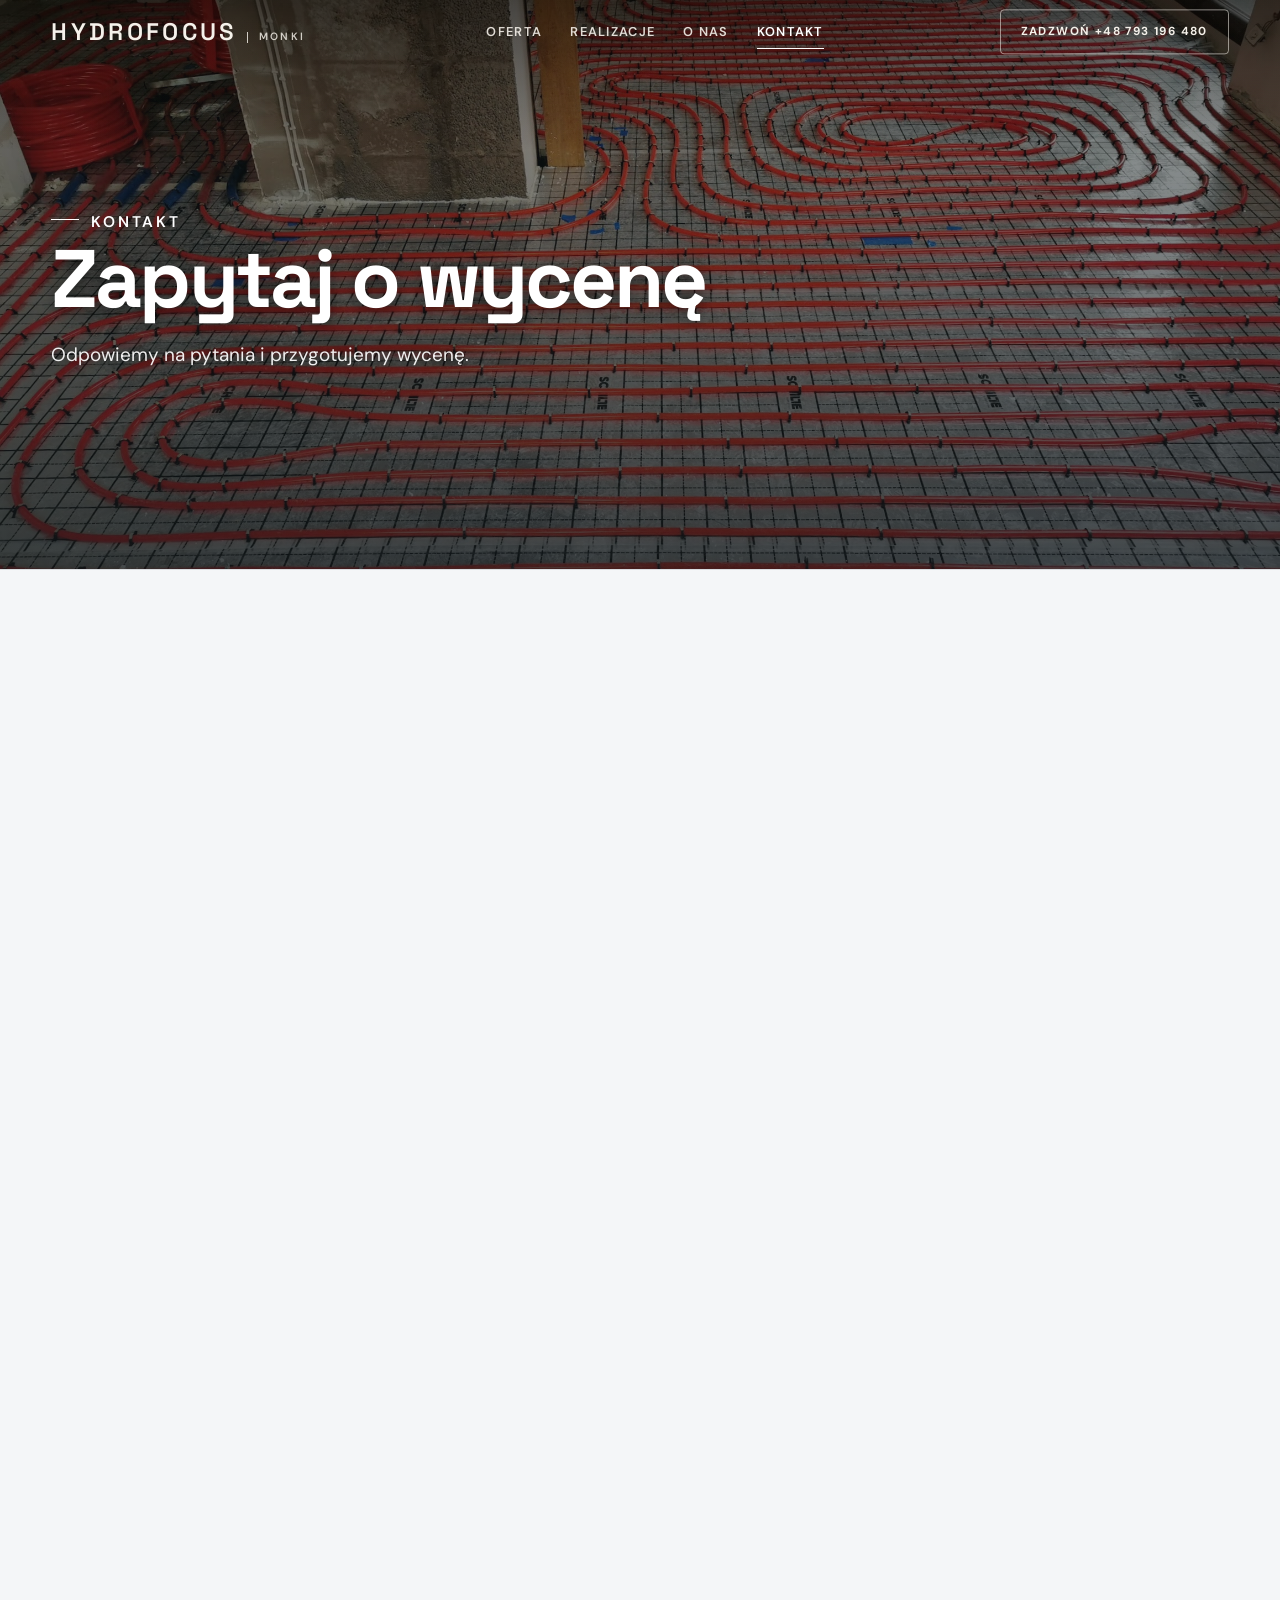
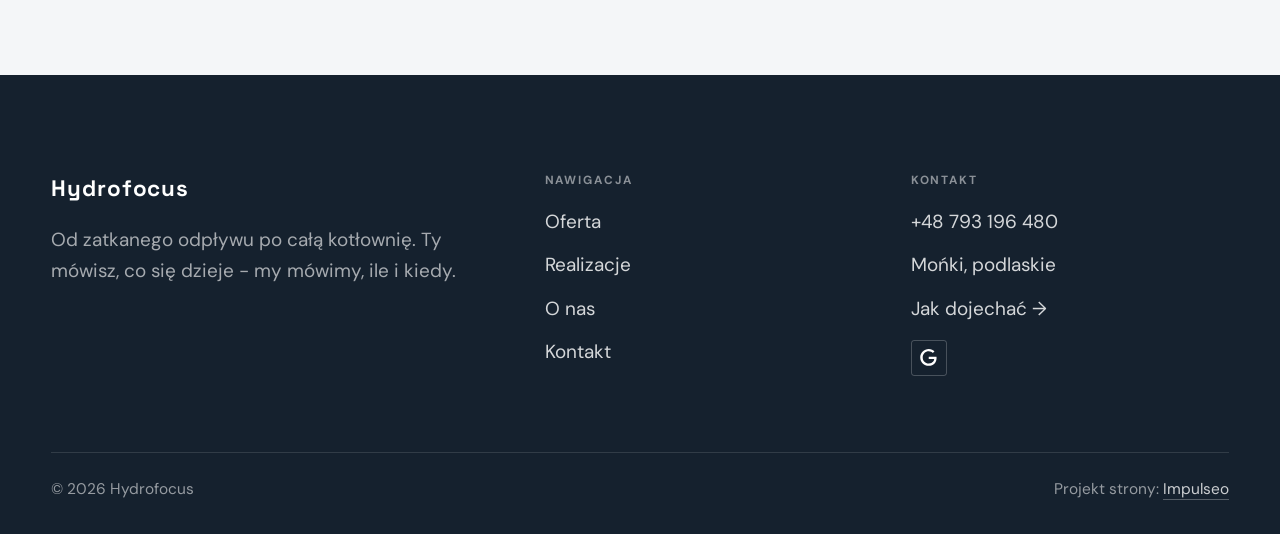
==== kontakt.html @ 1e8825a1 "Strona demo: hydrofocus" ====
<!DOCTYPE html>
<html lang="pl">
<head>
<meta charset="UTF-8">
<meta name="viewport" content="width=device-width, initial-scale=1.0">
<title>Kontakt - Hydrofocus</title>
<meta name="description" content="Kontakt Hydrofocus - Mońki, podlaskie">
<link rel="canonical" href="https://impulseo-pl.github.io/hydrofocus/kontakt.html">
<meta name="robots" content="noindex, nofollow">
<meta property="og:type" content="website">
<meta property="og:locale" content="pl_PL">
<meta property="og:site_name" content="Hydrofocus">
<meta property="og:title" content="Kontakt - Hydrofocus">
<meta property="og:description" content="Kontakt Hydrofocus - Mońki, podlaskie">
<meta property="og:url" content="https://impulseo-pl.github.io/hydrofocus/kontakt.html">
<meta property="og:image" content="https://impulseo-pl.github.io/hydrofocus/img/og.jpg">
<meta property="og:image:width" content="1200">
<meta property="og:image:height" content="630">
<meta name="twitter:card" content="summary_large_image">
<link rel="preconnect" href="https://fonts.googleapis.com">
<link rel="preconnect" href="https://fonts.gstatic.com" crossorigin>
<link href="https://fonts.googleapis.com/css2?family=Space+Grotesk:wght@500;600;700&family=DM+Sans:opsz,wght@9..40,400;9..40,500;9..40,600&display=swap" rel="stylesheet">
<link rel="stylesheet" href="assets/styles.css?v=aef503f2">
</head>
<body>

<header class="nav">
  <div class="wrap nav-inner">
    <a class="brand" href="index.html"><span class="name">Hydrofocus</span><span class="sub">Mońki</span></a>
    <nav class="nav-links">
      <a href="oferta.html">Oferta</a>
      <a href="realizacje.html">Realizacje</a>
      <a href="o-nas.html">O nas</a>
      <a href="kontakt.html" class="active" aria-current="page">Kontakt</a>
      <a href="tel:+48793196480" class="btn btn-accent">Zadzwoń +48 793 196 480</a>
    </nav>
    <button class="nav-toggle" aria-label="Menu"><span></span><span></span><span></span></button>
  </div>
</header>

<main>
<section class="pagehead">
  <img src="img/g5.jpg" alt="Hydrofocus - Zapytaj o wycenę" width="2316" height="1710" decoding="async">
  <div class="wrap">
    <span class="eyebrow">Kontakt</span>
    <h1>Zapytaj o wycenę</h1>
    <p>Odpowiemy na pytania i przygotujemy wycenę.</p>
  </div>
</section>
<section>
  <div class="wrap contact-grid">
    <div class="reveal">
      <span class="eyebrow">Dane kontaktowe</span>
      <h2 style="margin:var(--space-4) 0 var(--space-6)">Hydrofocus</h2>
      <div class="info-list">
        <div class="info-row"><div class="ic"><svg class="ico-tel" width="16" height="16" viewBox="0 0 24 24" fill="none" aria-hidden="true"><path d="M6.6 10.8a15.5 15.5 0 0 0 6.6 6.6l2.2-2.2a1 1 0 0 1 1-.24 11.4 11.4 0 0 0 3.6.58 1 1 0 0 1 1 1V20a1 1 0 0 1-1 1A17 17 0 0 1 3 4a1 1 0 0 1 1-1h3.5a1 1 0 0 1 1 1c0 1.25.2 2.46.58 3.6a1 1 0 0 1-.25 1l-2.23 2.2Z" fill="currentColor"/></svg></div><div><div class="lbl">Telefon</div><a class="val" href="tel:+48793196480">+48 793 196 480</a></div></div>
        <div class="info-row"><div class="ic"><svg class="ico-pin" width="16" height="16" viewBox="0 0 24 24" fill="none" aria-hidden="true"><path d="M12 21s7-6.1 7-11.5A7 7 0 0 0 5 9.5C5 14.9 12 21 12 21Z" stroke="currentColor" stroke-width="1.6" fill="none"/><circle cx="12" cy="9.5" r="2.4" fill="currentColor"/></svg></div><div><div class="lbl">Adres</div><div class="val">Mońki, podlaskie</div></div></div>
        <div class="info-row"><div class="ic"><svg class="ico-clock" width="16" height="16" viewBox="0 0 24 24" fill="none" aria-hidden="true"><circle cx="12" cy="12" r="8.2" stroke="currentColor" stroke-width="1.6"/><path d="M12 7.5V12l3.2 1.9" stroke="currentColor" stroke-width="1.6" stroke-linecap="round"/></svg></div><div><div class="lbl">Godziny</div><div class="val" style="font-weight:500">Całą dobę, 7 dni w tygodniu</div></div></div>
      </div>
    </div>
    <div class="reveal">
      <div class="form">
        <h3 style="margin-bottom:var(--space-4)">Najszybciej telefonicznie</h3>
        <p class="muted" style="margin-bottom:var(--space-5)">Zadzwoń, opisz pomysł, a my powiemy, co i jak. Bez zobowiązań.</p>
        <a href="tel:+48793196480" class="btn btn-accent" style="justify-content:center">Zadzwoń: +48 793 196 480 <span class="arr">→</span></a>
      </div>
    </div>
  </div>
</section>
<section style="padding-top:0">
  <div class="wrap reveal">
    <iframe class="map" title="Hydrofocus - Mońki" src="https://maps.google.com/maps?q=53.4045%2C22.7990&z=15&output=embed" loading="lazy" referrerpolicy="no-referrer-when-downgrade"></iframe>
  </div>
</section>
</main>

<footer>
  <div class="wrap">
    <div class="foot-grid">
      <div class="foot-brand">
        <div class="name">Hydrofocus</div>
        <p>Od zatkanego odpływu po całą kotłownię. Ty mówisz, co się dzieje - my mówimy, ile i kiedy.</p>
      </div>
      <div class="foot-col">
        <h4>Nawigacja</h4>
        <a href="oferta.html">Oferta</a>
        <a href="realizacje.html">Realizacje</a>
        <a href="o-nas.html">O nas</a>
        <a href="kontakt.html">Kontakt</a>
      </div>
      <div class="foot-col">
        <h4>Kontakt</h4>
        <a href="tel:+48793196480">+48 793 196 480</a>
        <p>Mońki, podlaskie</p>
        <a href="https://www.google.com/maps?cid=2977518540617785377" target="_blank" rel="noopener">Jak dojechać →</a>
      <div class="foot-soc">
        <a class="soc" href="https://www.google.com/maps?cid=2977518540617785377" target="_blank" rel="noopener" aria-label="Google - Hydrofocus"><svg viewBox="0 0 24 24" aria-hidden="true" focusable="false"><path d="M12.48 10.92v3.28h7.84c-.24 1.84-.853 3.187-1.787 4.133-1.147 1.147-2.933 2.4-6.053 2.4-4.827 0-8.6-3.893-8.6-8.72s3.773-8.72 8.6-8.72c2.6 0 4.507 1.027 5.907 2.347l2.307-2.307C18.747 1.44 16.133 0 12.48 0 5.867 0 .307 5.387.307 12s5.56 12 12.173 12c3.573 0 6.267-1.173 8.373-3.36 2.16-2.16 2.84-5.213 2.84-7.667 0-.76-.053-1.467-.173-2.053H12.48z" fill="currentColor"/></svg></a>
      </div>
      </div>
    </div>
    <div class="foot-bot">
      <span>© 2026 Hydrofocus</span>
      <span>Projekt strony: <a class="foot-credit" href="https://impulseo.pl" target="_blank" rel="noopener">Impulseo</a></span>
    </div>
  </div>
</footer>
<div class="sticky-call"><a class="sc-call" href="tel:+48793196480"><svg class="ico-tel" width="16" height="16" viewBox="0 0 24 24" fill="none" aria-hidden="true"><path d="M6.6 10.8a15.5 15.5 0 0 0 6.6 6.6l2.2-2.2a1 1 0 0 1 1-.24 11.4 11.4 0 0 0 3.6.58 1 1 0 0 1 1 1V20a1 1 0 0 1-1 1A17 17 0 0 1 3 4a1 1 0 0 1 1-1h3.5a1 1 0 0 1 1 1c0 1.25.2 2.46.58 3.6a1 1 0 0 1-.25 1l-2.23 2.2Z" fill="currentColor"/></svg> Zadzwoń</a><a class="sc-quote" href="kontakt.html">Zapytaj o wycenę</a></div>
<div class="demo-wazne" data-do="2026-10-28" data-cykl="3" hidden><svg class="dw-ico" width="13" height="13" viewBox="0 0 24 24" fill="none" aria-hidden="true"><circle cx="12" cy="12" r="8.6" stroke="currentColor" stroke-width="1.8"/><path d="M12 7.2V12l3.3 2" stroke="currentColor" stroke-width="1.8" stroke-linecap="round"/></svg><span class="dw-txt"></span></div>

<script src="assets/main.js"></script>
</body>
</html>
---- assets/styles.css ----
/* ============================================================
   STOLBASZ — premium, architektoniczny B2B fit-out
   Jasna paleta, zero brązu. System wg premium-web-craft.
   Projekt strony: Impulseo (impulseo.pl)
   ============================================================ */

:root{
  /* PALETA — jasna, architektoniczna, chłodna */
  --paper:#F4F6F8;          /* główne tło */
  --paper-2:#E7EBEF;        /* sekcje alternatywne (chłodny jasny szary) */
  --paper-3:#E7EBEF;        /* delikatne wypełnienia */
  --ink:#15212E;            /* tekst główny — chłodny grafit */
  --ink-soft:#243443;       /* nagłówki drugorzędne */
  --muted:#6B7785;          /* tekst poboczny */
  --line:rgba(21,33,46,.12);/* hairline */
  --accent:#E8A317;         /* stonowany petrol-slate — jedyny akcent */
  --accent-d:#C9870C;
  --accent-soft:rgba(232,163,23,.10);
  --dark:#15212E;           /* sekcje ciemne (stopka/CTA) */

  /* HOVER ZDJĘĆ — JEDEN standard dla całego silnika (decyzja K. 04.08.2026, artefakt z wariantami).
     AKTUALNE (K.+Szymon 09.08.2026, wybór z artefaktu 6 wariantów): zoom 1.05 przy 1.4s -
     przy tak długim czasie mocniejszy kadr NIE skacze, tylko „oddycha". Poprzedni standard
     (1.02 / .55s z 04.08) odbierany jako dynamiczny i szybki.
     Spoczynek lekko przygaszony, ale TYLKO tam, gdzie jest mysz (@media hover:hover) —
     na telefonie zdjęcia zostają w pełnej jasności. */
  --img-zoom:1.05;                   /* K.+Szymon 09.08: wariant F z artefaktu porównawczego */
  --img-rest:brightness(.95) saturate(.99);
  --img-hot:brightness(1.06) saturate(1.05);
  --img-dur:1.4s;                    /* K.+Szymon 09.08 (wariant F): powoli = elegancko */
  --img-ease:cubic-bezier(.16,.84,.44,1);  /* miękki ogon, efekt „oddychania" */

  /* ODSTĘPY — skala 4/8 */
  --space-1:4px; --space-2:8px; --space-3:12px; --space-4:16px; --space-5:24px;
  --space-6:32px; --space-7:48px; --space-8:64px; --space-9:96px; --space-10:128px;

  /* TYPOGRAFIA — fluid clamp() (skala podbita 16.07.2026: większe, czytelniejsze litery — uwaga Adama) */
  --text-sm:clamp(.9rem,.87rem + .12vw,1rem);
  --text-base:clamp(1.08rem,1.04rem + .18vw,1.2rem);
  --text-lg:clamp(1.24rem,1.15rem + .34vw,1.44rem);
  --text-h3:clamp(1.34rem,1.22rem + .55vw,1.66rem);
  --text-h2:clamp(2.1rem,1.66rem + 2.1vw,3.1rem);
  --text-h1:clamp(2.9rem,2.1rem + 4vw,5.1rem);

  /* PROMIENIE — architektoniczne, raczej ostre */
  --r-sm:3px; --r-md:6px; --r-lg:10px;

  /* RUCH */
  --ease:cubic-bezier(.25,.46,.45,.94); --dur:.24s;

  /* CIENIE — miękkie, warstwowe */
  --sh-sm:0 1px 2px rgba(16,24,32,.04), 0 2px 8px rgba(16,24,32,.05);
  --sh-md:0 2px 6px rgba(16,24,32,.05), 0 12px 28px -8px rgba(16,24,32,.12);
  --sh-lg:0 6px 14px rgba(16,24,32,.07), 0 26px 56px -18px rgba(16,24,32,.22);

  --hairline:1px solid var(--line);

  --font-display:'Space Grotesk','Inter',sans-serif;
  --font-body:'DM Sans','Inter',sans-serif;
}

*{box-sizing:border-box;margin:0;padding:0}
html{scroll-behavior:smooth}
body{
  font-family:var(--font-body);
  font-size:var(--text-base);
  line-height:1.65;
  color:var(--ink);
  background:var(--paper);
  -webkit-font-smoothing:antialiased;
  text-rendering:optimizeLegibility;
}
img{max-width:100%;height:auto;display:block}  /* height:auto = width/height z atrybutów trzyma proporcje (TOP#12) */
a{color:inherit;text-decoration:none}

.wrap{width:min(92%,1180px);margin-inline:auto}
section{padding-block:clamp(52px,6.5vw,96px)}

h1,h2,h3{font-family:var(--font-display);font-weight:700;line-height:1.08;letter-spacing:-.02em;color:var(--ink)}
h1{font-size:var(--text-h1);letter-spacing:-.035em}
h2{font-size:var(--text-h2);letter-spacing:-.025em}
h3{font-size:var(--text-h3)}
/* MIARA — długość wiersza. WCAG 2.2 SC 1.4.8: max 80 znaków; Butterick: 45–90.
   68ch daje realnie 72–78 znaków polskiego tekstu, czyli z zapasem pod granicą.
   Wcześniej limit miał TYLKO <p> — <li>, <blockquote> i <dd> nie miały żadnego,
   i to jedyny powód, dla którego 23 bloki na dwóch oddanych stronach jadą po
   83–106 znaków w wierszu (pomiar 07.08.2026, bramka `miara`).
   ⚠️ Listy i definicje ograniczamy TYLKO bez klasy: `ul`/`ol` z klasą to u nas
   układ (siatki kafli, menu), a nie tekst ciągły — tam miarę wyznacza układ. */
/* 60ch, nie 68ch (K. 10.08): po zmianie fontów na węższe kroje (DM Sans i spółka)
   w 68ch mieściło się ~90 znaków - bramka pikselowa słusznie zgłaszała przekroczenie
   granicy 80. Pomiar na żywej przeglądarce: 60ch = 90 znaków, 53ch = ~78 znaków, czyli normę WCAG 1.4.8. */
:root{ --miara:53ch }
p{max-width:min(100%,var(--miara))}
blockquote,
ul:not([class])>li, ol:not([class])>li,
dl:not([class])>dd{max-width:min(100%,var(--miara))}

/* ⚠️ Świadomie BEZ wyjątku `.tile p,.card p,.svc p{max-width:none}`, choć nasuwa się sam:
   te akapity BYŁY już ograniczone (stare `p{max-width:65ch}`), więc „wyjątek" nie odblokowałby
   niczego nowego — tylko ROZLUŹNIŁ stan sprzed zmiany na wszystkich demach naraz.
   `figcaption` żadna z reguł wyżej nie dotyczy, więc też nie potrzebuje zwolnienia. */

/* ŁAMANIE. `balance` wyrównuje długości wierszy w nagłówku, `pretty` pilnuje ostatniego
   wiersza akapitu, żeby nie został w nim jeden wyraz. Obsługiwane od Chrome 117 /
   Safari 17.5; starsze przeglądarki po prostu ignorują tę własność.
   `text-wrap:pretty` nie występowało dotąd ANI RAZ w silniku ani w repo klientów. */
h1,h2,h3,.lead,.lede{text-wrap:balance}
p,li,blockquote,dd{text-wrap:pretty}

.eyebrow{
  font-family:var(--font-body);
  font-size:var(--text-sm);
  font-weight:600;
  letter-spacing:.18em;
  text-transform:uppercase;
  color:var(--accent);
  display:inline-flex;align-items:center;gap:var(--space-3);
}
/* flex:none + margin-top = kreska trzyma się PIERWSZEJ linii. Wcześniej align-items:center
   centrowało ją względem całego bloku i przy zawinięciu (długi kicker typu
   „…WNĘTRZ · LESZNO · OD 2019") druga linia lądowała z brzydkim wcięciem. */
.eyebrow{align-items:flex-start}
.eyebrow>*,.eyebrow{text-wrap:balance}   /* dlugi kicker lamal sie na sierote typu samo „2019" w drugiej linii */
.eyebrow::before{content:"";width:28px;height:1px;background:var(--accent);display:inline-block;flex:none;margin-top:.62em}

.muted{color:var(--muted)}
.lead{font-size:var(--text-lg);line-height:1.55;color:var(--ink-soft);max-width:50ch}

/* ---------- BUTTONS ---------- */
.btn{
  display:inline-flex;align-items:center;gap:var(--space-2);
  font-weight:600;font-size:var(--text-sm);letter-spacing:.02em;
  padding:var(--space-4) var(--space-6);
  border-radius:var(--r-sm);
  transition:transform var(--dur) var(--ease),box-shadow var(--dur) var(--ease),background var(--dur) var(--ease);
  cursor:pointer;border:1px solid transparent;
}
.btn-accent{background:var(--accent);color:#fff;box-shadow:var(--sh-sm)}
.btn-accent:hover{background:var(--accent-d);transform:translateY(-2px);box-shadow:var(--sh-md)}
.btn-accent:active{transform:translateY(0);box-shadow:var(--sh-sm)}
.btn-ghost{background:transparent;color:var(--ink);border-color:var(--line)}
.btn-ghost:hover{border-color:var(--accent);color:var(--accent);transform:translateY(-2px)}
.btn-light{background:#fff;color:var(--ink);box-shadow:var(--sh-sm)}
.btn-light:hover{transform:translateY(-2px);box-shadow:var(--sh-md)}
.btn .arr{transition:transform var(--dur) var(--ease)}
.btn:hover .arr{transform:translateX(4px)}

/* ---------- NAV ---------- */
.nav{
  position:sticky;top:0;z-index:50;
  background:color-mix(in srgb,var(--paper) 88%,transparent);
  backdrop-filter:saturate(140%) blur(10px);
  border-bottom:var(--hairline);
}
.nav-inner{display:flex;align-items:center;justify-content:space-between;gap:var(--space-5);height:72px}
/* ANTY-NACHODZENIE (K. 05.08.2026): długa nazwa firmy + przycisk z pełnym numerem nie mieściły się w pasku
   i flex ściskał linki PONIŻEJ ich treści - "Kontakt" wchodził na ramkę "Zadzwoń +48 ...". Teraz ustępuje
   nazwa marki (skrót wielokropkiem), a menu i przycisk nigdy się nie kurczą ani nie zachodzą na siebie. */
.brand{display:flex;flex-direction:column;line-height:1;min-width:0;flex:0 1 auto}
.brand .name{font-family:var(--font-display);font-weight:800;font-size:1.35rem;letter-spacing:.04em;white-space:nowrap;overflow:hidden;text-overflow:ellipsis}
.brand .sub{font-size:.62rem;letter-spacing:.34em;text-transform:uppercase;color:var(--muted);margin-top:5px;white-space:nowrap;overflow:hidden;text-overflow:ellipsis}
.nav-links{display:flex;align-items:center;gap:var(--space-6);flex:0 0 auto}
.nav-links a{font-size:var(--text-sm);font-weight:500;color:var(--ink-soft);position:relative;padding-block:4px;white-space:nowrap;transition:color var(--dur) var(--ease)}
.nav-links a::after{content:"";position:absolute;left:0;bottom:0;width:0;height:1.5px;background:var(--accent);transition:width var(--dur) var(--ease)}
.nav-links a:hover,.nav-links a.active{color:var(--ink)}
.nav-links a:hover::after,.nav-links a.active::after{width:100%}
.nav-links .btn{padding:var(--space-2) var(--space-5)}
/* przyciski w nav: właściwy kolor (przebij .nav-links a) + bez podkreślenia */
.nav-links a.btn-accent{color:#fff}
.nav-links a.btn-ghost,.nav-links a.btn-light{color:var(--ink)}
/* CTA w pasku: NIE podkreślenie spod linków menu, ale ten sam przelatujący błysk,
   co na wszystkich innych przyciskach (zgłoszenie K. 13.08.2026 - „na hero jest efekt
   światła przechodzącego przez przycisk, na navbarze go nie ma, a mają być identyczne").
   Reguła `.nav-links a::after` jest silniejsza od `.btn::after`, więc trzeba jej
   geometrię wyzerować i wpisać połysk z nazwy - samo `display:none` gasiło efekt. */
.nav-links a.btn::after{
  display:block;content:"";position:absolute;inset:0;z-index:-1;pointer-events:none;
  width:auto;height:auto;border-radius:inherit;   /* kasuje geometrię podkreślenia (width:0;height:1.5px) */
  background:linear-gradient(100deg,transparent 32%,rgba(255,255,255,.20) 50%,transparent 68%);
  translate:-120% 0}
@media (prefers-reduced-motion:no-preference){
  .nav-links a.btn:hover::after{translate:120% 0;transition:translate .75s var(--mt-ease,cubic-bezier(.16,.84,.44,1))}
}
.nav-toggle{display:none;background:none;border:none;cursor:pointer;flex-direction:column;gap:5px;padding:8px}
.nav-toggle span{width:24px;height:2px;background:var(--ink);transition:var(--dur)}
/* Ciasny zakres MIĘDZY menu mobilnym a pełnym pulpitem: zbijamy odstępy i nazwę marki,
   żeby wszystko zmieściło się naturalnie, zanim w ogóle dojdzie do skracania wielokropkiem. */
@media(max-width:1280px) and (min-width:921px){
  .nav-links{gap:var(--space-4)}
  .nav-links .btn{padding:var(--space-2) var(--space-4)}
  .brand .name{font-size:1.15rem}
}

/* ---------- HERO (split) ---------- */
.hero{position:relative;overflow:hidden;border-bottom:var(--hairline)}
.hero-grid{display:grid;grid-template-columns:1.05fr .95fr;gap:clamp(24px,4vw,60px);align-items:center;
  padding-block:clamp(36px,4.5vw,64px)}
.hero-copy .eyebrow{margin-bottom:var(--space-5)}
.hero-copy h1{margin-bottom:var(--space-5)}
.hero-copy .lead{margin-bottom:var(--space-7)}
.hero-actions{display:flex;flex-wrap:wrap;gap:var(--space-4)}
.hero-art{position:relative;aspect-ratio:4/3;border-radius:var(--r-lg);overflow:hidden;box-shadow:var(--sh-lg)}
.hero-art img{width:100%;height:100%;object-fit:cover}
.hero-art::after{content:"";position:absolute;inset:0;background:linear-gradient(180deg,transparent 55%,rgba(18,24,28,.28))}
.hero-badge{position:absolute;left:var(--space-5);bottom:var(--space-5);z-index:2;
  background:rgba(252,252,251,.94);backdrop-filter:blur(4px);
  border-radius:var(--r-md);padding:var(--space-4) var(--space-5);box-shadow:var(--sh-md);max-width:78%}
.hero-badge strong{display:block;font-family:var(--font-display);font-size:1rem;letter-spacing:-.01em}
.hero-badge span{font-size:var(--text-sm);color:var(--muted)}

/* ---------- HERO duży / kinowy (strona główna) ---------- */
.hero-cine{position:relative;min-height:clamp(560px,82vh,840px);min-height:clamp(560px,82svh,840px);display:flex;align-items:center;overflow:hidden;border-bottom:var(--hairline)}
.hero-cine>img{position:absolute;inset:0;width:100%;height:100%;object-fit:cover;z-index:0}
.hero-cine::after{content:"";position:absolute;inset:0;z-index:1;
  background:linear-gradient(95deg,rgba(13,18,23,.86) 0%,rgba(13,18,23,.64) 32%,rgba(13,18,23,.24) 62%,rgba(13,18,23,.04) 100%)}
.hero-cine .wrap{position:relative;z-index:2;padding-block:var(--space-8)}
.hero-cine .hero-copy{max-width:660px}
.hero-cine .eyebrow{color:#fff;margin-bottom:var(--space-5)}
.hero-cine .eyebrow::before{background:#fff}
.hero-cine h1{color:#fff;margin-bottom:var(--space-5);font-size:clamp(2.9rem,2rem + 4.4vw,5.2rem);text-wrap:balance}
.hero-cine .lead{color:rgba(255,255,255,.92);max-width:48ch;margin-bottom:var(--space-7)}
.hero-cine .hero-actions{display:flex;flex-wrap:wrap;gap:var(--space-4)}
/* NISKIE OKNO (laptop z dokiem i paskami przeglądarki ma ~700-780 px wysokości widoku):
   H1 do 5.2rem + długi lead nie mieściły się i przyciski wypadały POD krawędź ekranu -
   klient widział stronę bez ani jednego CTA. Skalujemy w dół, zamiast przycinać treść. */
@media(min-width:821px) and (max-height:820px){
  .hero-cine{min-height:clamp(520px,94svh,780px)}
  .hero-cine .wrap{padding-block:var(--space-6)}
  .hero-cine h1{font-size:clamp(2.2rem,1.5rem + 2.6vw,3.6rem);margin-bottom:var(--space-4)}
  .hero-cine .eyebrow{margin-bottom:var(--space-4)}
  .hero-cine .lead{margin-bottom:var(--space-5);max-width:44ch}
}
@media(max-width:680px){
  .hero-cine{min-height:clamp(520px,76vh,640px);min-height:clamp(520px,76svh,640px);align-items:flex-end}
  .hero-cine::after{background:linear-gradient(0deg,rgba(13,18,23,.9) 6%,rgba(13,18,23,.45) 55%,rgba(13,18,23,.25) 100%)}
  .hero-cine .wrap{padding-bottom:var(--space-9)}
  /* TELEFON (~90% oglądających): lead potrafił zająć 8 linii i zepchnąć CTA poza pierwszy ekran.
     Zwężamy interlinię i skalę - treści nie ucinamy, bo to ona sprzedaje. */
  .hero-cine .lead{font-size:.98rem;line-height:1.5;margin-bottom:var(--space-5)}
  .hero-cine .eyebrow{font-size:.72rem;letter-spacing:.13em;margin-bottom:var(--space-4)}
  .hero-cine .eyebrow::before{width:20px}
  .hero-cine h1{margin-bottom:var(--space-4)}
}

/* full-bleed hero variant (podstrony) */
.pagehead{position:relative;min-height:46vh;min-height:46svh;display:flex;align-items:flex-end;overflow:hidden;border-bottom:var(--hairline)}
.pagehead img{position:absolute;inset:0;width:100%;height:100%;object-fit:cover}
/* 10.08.2026 (decyzja K.): mocniejsze przyciemnienie + cień pod tekstem. Bramka mierzyła na
   nagłówkach podstron 3,38-3,43:1 przy wymaganych 4,5 — jasne zdjęcie (hala, śnieg, niebo)
   podchodziło pod biały tekst. Zdjęcia klientów są różne, więc kontrast musi dawać WARSTWA,
   a nie szczęśliwy dobór kadru. */
.pagehead::after{content:"";position:absolute;inset:0;background:linear-gradient(180deg,rgba(18,24,28,.40),rgba(18,24,28,.76))}
.pagehead .wrap{position:relative;z-index:2;padding-block:var(--space-9);color:#fff}
.pagehead h1{color:#fff;max-width:18ch;text-shadow:0 2px 16px rgba(0,0,0,.55)}
.pagehead .eyebrow{color:#fff}
.pagehead .eyebrow::before{background:#fff}
.pagehead p{color:rgba(255,255,255,.92);margin-top:var(--space-4);max-width:54ch;text-shadow:0 1px 12px rgba(0,0,0,.5)}

/* ---------- STRIP (pasek skrótów / liczby) ---------- */
.strip{background:var(--dark);color:#fff}
/* PASEK HASEŁ — standard 04.08.2026 (decyzja K.): 5 haseł w JEDNYM rzędzie, tekst WYŚRODKOWANY,
   węższe marginesy boczne niż reszta strony (pasek ma iść szerzej), równe wysokości kolumn. */
.strip .wrap{width:min(96%,1440px);display:grid;grid-template-columns:repeat(5,1fr);
  gap:var(--space-5);padding-block:var(--space-7);align-items:stretch}
.strip .item .k{font-family:var(--font-display);font-size:clamp(1.05rem,.82rem + .85vw,1.55rem);
  font-weight:800;letter-spacing:-.02em;color:#fff;line-height:1.18;text-wrap:balance}
.strip .item .v{font-size:var(--text-sm);color:rgba(255,255,255,.66);margin-top:var(--space-2);line-height:1.4}
.strip .item{border-left:2px solid var(--accent);padding-inline:var(--space-4);
  text-align:center;display:flex;flex-direction:column;justify-content:center}
/* liczba kolumn = liczba haseł, żeby ostatnie nie zostawało samo w drugim rzędzie.
   Klasę n-N nadaje multipage.py; domyślnie (bez klasy) pasek jest 5-kolumnowy. */
.strip.n-2 .wrap{grid-template-columns:repeat(2,1fr)}
.strip.n-3 .wrap{grid-template-columns:repeat(3,1fr)}
.strip.n-4 .wrap{grid-template-columns:repeat(4,1fr);gap:var(--space-6)}
.strip.n-4 .item .k{font-size:clamp(1.3rem,1rem + 1.1vw,2rem)}
.strip.n-6 .wrap{grid-template-columns:repeat(6,1fr);gap:var(--space-4)}
.strip.n-6 .item .k{font-size:clamp(.98rem,.8rem + .7vw,1.35rem)}
/* równe łamanie: zamiast "długa linia + jedno słowo" obie linie zbliżonej długości */
.strip .item .k{text-wrap:balance}

/* ---------- SECTION HEAD ---------- */
.head{max-width:48rem;margin-bottom:var(--space-8)}
.head.center{margin-inline:auto;text-align:center}
.head .eyebrow{margin-bottom:var(--space-4)}
.head h2{margin-bottom:var(--space-4)}
.head p{color:var(--muted);font-size:var(--text-lg);line-height:1.55}
.head.center p{margin-inline:auto}

/* ---------- INTRO SPLIT ---------- */
.split{display:grid;grid-template-columns:.92fr 1.08fr;gap:clamp(28px,5vw,80px);align-items:center}
.split.rev{grid-template-columns:1.08fr .92fr}
.split.rev .split-art{order:-1}
.split-art{position:relative;aspect-ratio:5/4;border-radius:var(--r-lg);overflow:hidden;box-shadow:var(--sh-lg)}
.split-art img{width:100%;height:100%;object-fit:cover}
.split-copy h2{margin-bottom:var(--space-5)}
.split-copy p+p{margin-top:var(--space-4)}
.split-copy .btn{margin-top:var(--space-6)}

/* ---------- SERVICES (zakres) ---------- */
.svc-grid{display:grid;grid-template-columns:repeat(auto-fit,minmax(280px,1fr));gap:var(--space-5)}
.svc{background:#fff;border:var(--hairline);border-radius:var(--r-md);padding:var(--space-7) var(--space-6);
  transition:transform var(--dur) var(--ease),box-shadow var(--dur) var(--ease),border-color var(--dur) var(--ease);
  position:relative;overflow:hidden}
.svc::before{content:"";position:absolute;left:0;top:0;width:3px;height:0;background:var(--accent);transition:height var(--dur) var(--ease)}
.svc:hover{transform:translateY(-4px);box-shadow:var(--sh-md);border-color:transparent}
.svc:hover::before{height:100%}
.svc .ic{font-family:var(--font-display);font-size:.8rem;font-weight:700;letter-spacing:.12em;color:var(--accent);margin-bottom:var(--space-4)}
.svc h3{margin-bottom:var(--space-3);font-size:1.22rem}
.svc p{color:var(--muted);font-size:var(--text-base);line-height:1.6}

/* big detailed service rows */
.svc-row{display:grid;grid-template-columns:.8fr 1.2fr;gap:clamp(20px,4vw,60px);align-items:center;padding-block:var(--space-8)}
.svc-row+.svc-row{border-top:var(--hairline)}
.svc-row.rev{grid-template-columns:1.2fr .8fr}
/* Naprzemienny układ wierszy oferty: co drugi wiersz ma zdjęcie po PRAWEJ.
   Było `order:-1` — martwy kod, bo zdjęcie i tak jest pierwszym dzieckiem w HTML,
   więc wszystkie wiersze wyglądały identycznie (zdjęcie zawsze z lewej), a `rev`
   zmieniało tylko szerokość kolumn. Znalezione 29.07.2026 przy różnicowaniu kierunków
   animacji (pomiar pozycji: art.mid 390/502 przy row.mid 756 — zawsze lewa strona). */
.svc-row.rev .svc-row-art{order:2}
.svc-row-art{aspect-ratio:4/3;border-radius:var(--r-md);overflow:hidden;box-shadow:var(--sh-md)}
.svc-row-art img{width:100%;height:100%;object-fit:cover}
.svc-row h3{font-size:1.5rem;margin-bottom:var(--space-4)}
.svc-row .num{font-family:var(--font-display);font-size:.85rem;font-weight:700;letter-spacing:.14em;color:var(--accent);display:block;margin-bottom:var(--space-3)}
.svc-row ul{list-style:none;margin-top:var(--space-4);display:flex;flex-direction:column;gap:var(--space-2)}
.svc-row li{position:relative;padding-left:var(--space-5);color:var(--muted);font-size:var(--text-base)}
.svc-row li::before{content:"";position:absolute;left:0;top:.62em;width:8px;height:1px;background:var(--accent)}

/* ---------- GALLERY (realizacje) ---------- */
.gallery{display:grid;grid-template-columns:repeat(12,1fr);gap:var(--space-4);grid-auto-rows:200px}
/* GALERIA MASONRY — pionowe zdjęcia (portrety beauty/wellness) bez przycinania: kolumny, height auto */
.gallery-masonry{column-count:3;column-gap:var(--space-4)}
@media(max-width:900px){.gallery-masonry{column-count:2}}
@media(max-width:560px){.gallery-masonry{column-count:1}}
.gallery-masonry .m-tile{break-inside:avoid;margin:0 0 var(--space-4);padding:0;position:relative;overflow:hidden;border-radius:var(--r-md);border:1px solid var(--line)}
.gallery-masonry .m-tile img{width:100%;height:auto;display:block}
.gallery-masonry .m-tile .cap{position:absolute;left:0;right:0;bottom:0;padding:var(--space-4);color:#fff;background:linear-gradient(0deg,rgba(0,0,0,.55),transparent);font-size:var(--text-sm)}
.gallery-masonry .m-tile .cap small{display:block;font-weight:400;opacity:.78;letter-spacing:.04em;text-transform:uppercase;font-size:.66rem;margin-top:3px}
.tile{position:relative;overflow:hidden;border-radius:var(--r-md);box-shadow:var(--sh-sm);
  transition:transform var(--dur) var(--ease),box-shadow var(--dur) var(--ease)}
.tile img{width:100%;height:100%;object-fit:cover;
  transition:transform var(--img-dur) var(--img-ease),filter var(--img-dur) var(--img-ease)}
.tile:hover{box-shadow:var(--sh-md)}
.tile .cap{position:absolute;left:0;right:0;bottom:0;padding:var(--space-5) var(--space-4) var(--space-4);
  /* mocniejszy spad + cien pod tekstem: na JASNYCH zdjeciach klienta (biale fronty, sciany)
     slaby gradient dawal kontrast ~1.5:1 zamiast wymaganych 3.6:1 (bramka wygladu, 10.08.2026) */
  background:linear-gradient(transparent 10%,rgba(18,24,28,.55) 40%,rgba(18,24,28,.88) 68%,rgba(18,24,28,.99));color:#fff;
  text-shadow:0 1px 2px rgba(0,0,0,.85),0 2px 10px rgba(0,0,0,.55);
  font-size:var(--text-sm);font-weight:600;letter-spacing:.01em;
  opacity:0;transform:translateY(8px);transition:var(--dur) var(--ease)}
.tile:hover .cap{opacity:1;transform:translateY(0)}
.tile .cap small{display:block;font-weight:400;opacity:.78;letter-spacing:.04em;text-transform:uppercase;font-size:.66rem;margin-top:3px}
/* bento spans */
.t-wide{grid-column:span 6}
.t-tall{grid-column:span 6;grid-row:span 2}
.t-std{grid-column:span 6}
.t-third{grid-column:span 4}
.t-two3{grid-column:span 8}

/* ---------- TRUST / WIARYGODNOŚĆ ---------- */
.trust{background:var(--paper-2)}
.trust-grid{display:grid;grid-template-columns:repeat(auto-fit,minmax(240px,1fr));gap:var(--space-5);margin-top:var(--space-7)}
.trust-card{background:#fff;border-radius:var(--r-md);padding:var(--space-7) var(--space-6);box-shadow:var(--sh-sm);border-top:3px solid var(--accent)}
.trust-card .big{font-family:var(--font-display);font-size:clamp(1.8rem,1.3rem + 1.6vw,2.6rem);font-weight:800;letter-spacing:-.02em;color:var(--ink);line-height:1}
.trust-card h3{font-size:1.12rem;margin:var(--space-3) 0 var(--space-2)}
.trust-card p{color:var(--muted);font-size:var(--text-base);line-height:1.55}

/* ---------- CTA band ---------- */
.cta{background:var(--dark);color:#fff;position:relative;overflow:hidden}
/* telefon w CTA: na ciemnym tle biały (domyślnie), rodziny z JASNYM tłem CTA
   nadpisują to u siebie - wcześniej kolor siedział w stylu inline i wygrywał z rodziną. */
.cta .btn-ghost-cta{color:#fff;border-color:rgba(255,255,255,.3)}
.cta .wrap{display:grid;grid-template-columns:1.4fr .6fr;gap:var(--space-7);align-items:center;position:relative;z-index:2}
.cta h2{color:#fff;max-width:20ch}
.cta p{color:rgba(255,255,255,.74);margin-top:var(--space-4)}
.cta-actions{display:flex;flex-direction:column;gap:var(--space-3);align-items:flex-start}
.cta::before{content:"";position:absolute;right:-80px;top:-80px;width:360px;height:360px;border-radius:50%;
  background:radial-gradient(circle,var(--accent-soft),transparent 70%)}

/* ---------- CONTACT ---------- */
.contact-grid{display:grid;grid-template-columns:.85fr 1.15fr;gap:clamp(28px,4vw,56px);align-items:start}
.info-list{display:flex;flex-direction:column;gap:var(--space-2)}
.info-row{display:flex;gap:var(--space-4);align-items:flex-start;padding-block:var(--space-4);border-bottom:var(--hairline)}
.info-row .ic{flex:none;width:42px;height:42px;display:grid;place-items:center;border-radius:50%;
  background:var(--accent-soft);color:var(--accent);font-size:1.05rem}
.info-row .lbl{font-size:.72rem;letter-spacing:.14em;text-transform:uppercase;color:var(--muted)}
.info-row .val{font-weight:600;font-size:var(--text-base);margin-top:2px}
.info-row a.val:hover{color:var(--accent)}
.map{border:none;border-radius:var(--r-lg);box-shadow:var(--sh-md);width:100%;height:100%;min-height:380px;filter:grayscale(.2) contrast(1.02)}
.form{background:#fff;border:var(--hairline);border-radius:var(--r-lg);padding:clamp(24px,3vw,40px);box-shadow:var(--sh-sm)}
.form .fld{margin-bottom:var(--space-5)}
.form label{display:block;font-size:var(--text-sm);font-weight:600;margin-bottom:var(--space-2)}
.form input,.form textarea{width:100%;font-family:inherit;font-size:var(--text-base);color:var(--ink);
  padding:var(--space-4);border:var(--hairline);border-radius:var(--r-sm);background:var(--paper);transition:border-color var(--dur)}
.form input:focus,.form textarea:focus{outline:none;border-color:var(--accent);background:#fff}
.form textarea{resize:vertical;min-height:120px}
.form .note{font-size:var(--text-sm);color:var(--muted);margin-top:var(--space-3)}

/* ---------- FOOTER ---------- */
footer{background:var(--dark);color:#fff;padding-block:var(--space-9) var(--space-6)}
.foot-grid{display:grid;grid-template-columns:1.4fr 1fr 1fr;gap:var(--space-7);margin-bottom:var(--space-8)}
.foot-brand .name{font-family:var(--font-display);font-weight:800;font-size:1.4rem;letter-spacing:.04em}
.foot-brand p{color:rgba(255,255,255,.62);margin-top:var(--space-4);font-size:var(--text-base);max-width:38ch}
.foot-col h4{font-size:.74rem;letter-spacing:.16em;text-transform:uppercase;color:rgba(255,255,255,.5);margin-bottom:var(--space-4)}
.foot-col a,.foot-col p{display:block;color:rgba(255,255,255,.82);font-size:var(--text-base);margin-bottom:var(--space-3)}
.foot-col a:hover{color:#fff}
.foot-bot{border-top:1px solid rgba(255,255,255,.12);padding-top:var(--space-5);display:flex;justify-content:space-between;flex-wrap:wrap;gap:var(--space-3);
  font-size:var(--text-sm);color:rgba(255,255,255,.55)}
.foot-bot a:hover{color:#fff}
/* Podpis w stopce = klikalny link do impulseo.pl (31.07.2026). Ma być WIDOCZNIE klikalny,
   ale nie krzyczeć - stąd sam kolor jaśniejszy + delikatne podkreślenie na najeździe. */
.foot-bot a.foot-credit{color:rgba(255,255,255,.78);text-decoration:none;border-bottom:1px solid rgba(255,255,255,.28)}
.foot-bot a.foot-credit:hover{color:#fff;border-bottom-color:#fff}

/* ---------- REVEAL ---------- */
.reveal{opacity:0;transform:translateY(22px);transition:opacity .6s var(--ease),transform .6s var(--ease)}
.reveal.in{opacity:1;transform:none}

/* ---------- RESPONSIVE ---------- */
@media(max-width:920px){
  .hero-grid,.split,.split.rev,.svc-row,.svc-row.rev,.cta .wrap,.contact-grid,.foot-grid{grid-template-columns:1fr}
  .split.rev .split-art,.svc-row.rev .svc-row-art{order:0}
  .hero-art{aspect-ratio:16/10;max-height:420px}
  .strip .wrap,.strip.n-2 .wrap,.strip.n-3 .wrap,.strip.n-4 .wrap,.strip.n-6 .wrap{grid-template-columns:repeat(2,1fr);gap:var(--space-6)}
  .strip .item .k,.strip.n-6 .item .k{font-size:clamp(1.3rem,1.1rem + 1vw,2rem)}
  .gallery{grid-auto-rows:180px}
  .t-wide,.t-tall,.t-std,.t-third,.t-two3{grid-column:span 6}
  .t-tall{grid-row:span 1}
  .cta-actions{flex-direction:row;flex-wrap:wrap}
  .foot-grid{gap:var(--space-6)}
}
@media(max-width:680px){
  .nav-links{position:fixed;inset:72px 0 auto 0;background:var(--paper);flex-direction:column;align-items:stretch;
    gap:0;padding:var(--space-4) 6%;border-bottom:var(--hairline);box-shadow:var(--sh-md);
    transform:translateY(-120%);transition:transform var(--dur) var(--ease)}
  .nav-links.open{transform:translateY(0)}
  .nav-links a{padding-block:var(--space-4);border-bottom:var(--hairline)}
  .nav-links .btn{margin-top:var(--space-3);justify-content:center}
  .nav-toggle{display:flex}
  .strip .wrap,.strip.n-2 .wrap,.strip.n-3 .wrap,.strip.n-4 .wrap,.strip.n-6 .wrap{grid-template-columns:1fr}
  .gallery{grid-template-columns:repeat(6,1fr)}
  .foot-grid{grid-template-columns:1fr}
}
@media(prefers-reduced-motion:reduce){
  /* audyt 09.08 TOP#14: samo skrócenie duration przy animacji INFINITE = stroboskop
     (pętla .01ms miga ekranem); iteration-count:1 gasi pętlę naprawdę. Pseudoelementy
     też - tła hero (gastro/studio) animują ::before/img, blanket na * ich nie łapał. */
  *,*::before,*::after{animation-duration:.01ms!important;animation-iteration-count:1!important;animation-delay:0s!important;transition:none!important}
  .reveal{opacity:1!important;transform:none!important}
  html{scroll-behavior:auto}
}

/* ============================================================
   PREMIUM LAYER — destylat deep-researchu branż (anty-AI, spokój).
   Zmienne STOLBASZ (--accent/--ink/--paper/--line/--dark). Ruch ledwo
   zauważalny, krzywa cubic-bezier(.16,.84,.44,1); prefers-reduced-motion
   pokryte blanketem wyżej. Karty hairline zamiast cieni = #1 sygnał „nie-AI".
   ============================================================ */

/* więcej oddechu między sekcjami (liderzy: 110-130px) */
section{padding-block:clamp(64px,8vw,128px)}

/* 1) Aksamitny reveal — dłuższa, miękka krzywa zamiast „skoku" */
.reveal{transition:opacity .9s cubic-bezier(.16,.84,.44,1),transform .9s cubic-bezier(.16,.84,.44,1);will-change:opacity,transform}
/* stagger TYLKO w galerii (tam pozycja = porządek dzieci) */
.gallery .reveal:nth-child(2){transition-delay:.07s}
.gallery .reveal:nth-child(3){transition-delay:.14s}
.gallery .reveal:nth-child(4){transition-delay:.21s}
.gallery .reveal:nth-child(5){transition-delay:.28s}
.gallery .reveal:nth-child(6){transition-delay:.35s}

/* 2) Hero STATYCZNY na .hero-cine — Ken Burns CAŁKIEM WYŁĄCZONY 26.06 (3. zgłoszenie Szymona).
   GENEZA: animowanie scale na <img> hero z teksturami (cegły/framugi) re-samplinguje obraz
   klatka po klatce → na części ekranów drobne drganie/shimmer = „heroshot się trzęsie".
   translateY usunięto wcześniej, scale-only + will-change/GPU NIE wystarczyły do GWARANCJI gładkości.
   Krzysztof zażądał pewności („make sure, że błąd się nie pojawi") > efekt. Zero animacji = 0% drgania.
   Delikatny zoom zostaje TYLKO w pełnoekranowych hero gastro/studio (hg-bg/hs-bg — tło, inny
   mechanizm, chwalone, nigdy nie zgłaszane). NIE wracać do KB na .hero-cine bez realnego testu
   na sprzęcie klienta — to ryzyko regresji „trzęsienia”. */
/* BEZPIECZNY "wow" na hero = jednorazowy FADE-IN (opacity), nie zoom.
   opacity nie dotyka bitmapy → gładkie na KAŻDYM zdjęciu/ekranie/GPU, zero ryzyka migotania.
   Geometryczny ruch (scale/translate) na .hero-cine jest ZAKAZANY (bramka pilnuje). */
@keyframes heroFade{from{opacity:0}to{opacity:1}}
.hero-cine>img{transform:none;animation:heroFade 1.1s ease-out both}

/* 3) Akcentowy hairline pod nagłówkiem sekcji, który „rysuje się" przy wejściu */
.head h2{position:relative;padding-bottom:18px}
.head h2::after{content:"";position:absolute;left:0;bottom:0;height:1px;width:0;background:var(--accent);transition:width 1s cubic-bezier(.16,.84,.44,1) .15s}
.head.center h2::after{left:50%;transform:translateX(-50%)}
.head.reveal.in h2::after,.head.center.reveal.in h2::after{width:54px}

/* 4) Karty HAIRLINE zamiast cieni/zaokrągleń (najmocniejszy anty-AI detal) */
.svc{background:transparent;border:1px solid var(--line);border-radius:var(--r-sm);box-shadow:none}
.svc:hover{box-shadow:none;border-color:var(--accent);transform:translateY(-3px)}
.trust-card{background:transparent;box-shadow:none;border:1px solid var(--line);border-top:2px solid var(--accent);border-radius:var(--r-sm)}
.tile{box-shadow:none;border-radius:var(--r-sm)}
.tile:hover{box-shadow:none}

/* 5) Sticky-nav kondensuje się po przewinięciu (sygnał dopracowania) */
.nav{transition:box-shadow .4s ease,background .4s ease}
.nav.is-stuck{box-shadow:0 1px 0 var(--line),0 14px 30px -24px rgba(0,0,0,.45)}
.nav-inner{transition:height .35s var(--ease)}
.nav.is-stuck .nav-inner{height:60px}

/* 6) MANIFESTO — pełnoekranowy cytat-bohater (zastępuje generyczne „Dlaczego my") */
.manifesto{background:var(--paper-2);text-align:center}
.manifesto .wrap{max-width:60rem}
.manifesto p{font-family:var(--font-display);font-style:italic;font-size:clamp(1.6rem,1rem + 2.4vw,2.8rem);line-height:1.32;color:var(--ink-soft);margin-inline:auto;max-width:26ch;position:relative;padding-top:var(--space-8)}
.manifesto p::before{content:"";position:absolute;top:0;left:50%;transform:translateX(-50%);width:54px;height:1px;background:var(--accent)}
.manifesto p span{color:var(--accent);font-style:italic}

/* 7) GATEWAYS — 3 duże bramy-zdjęcia (zamiast paska menu usług) */
.gateways{display:grid;grid-template-columns:repeat(3,1fr);gap:var(--space-4)}
.gateway{position:relative;aspect-ratio:3/4;overflow:hidden;border-radius:var(--r-sm);display:block}
.gateway img{width:100%;height:100%;object-fit:cover;
  transition:transform var(--img-dur) var(--img-ease),filter var(--img-dur) var(--img-ease)}
.gateway::after{content:"";position:absolute;inset:0;background:linear-gradient(180deg,transparent 38%,rgba(18,24,28,.74))}
/* ===== HOVER ZDJĘĆ — jedno miejsce dla WSZYSTKICH kafli ze zdjęciem (K. 04.08.2026) ===== */
@media(hover:hover){
  .tile img,.gateway img,.m-tile img{filter:var(--img-rest)}
  .tile:hover img,
  .gateway:hover img,
  .m-tile:hover img{transform:scale(var(--img-zoom));filter:var(--img-hot)}
}
.m-tile img{transition:transform var(--img-dur) var(--img-ease),filter var(--img-dur) var(--img-ease)}
.gateway .g-ttl{position:absolute;left:0;right:0;bottom:0;z-index:2;padding:var(--space-6) var(--space-5);color:#fff;font-family:var(--font-display);font-size:1.45rem;letter-spacing:-.01em;line-height:1.15}
.gateway .g-ttl small{display:block;font-family:var(--font-body);font-size:var(--text-sm);font-weight:400;opacity:.82;letter-spacing:.03em;margin-top:5px}
@media(max-width:760px){.gateways{grid-template-columns:1fr}.gateway{aspect-ratio:16/10}}

/* 8) LOGO klienta w nagłówku (gdy podane --logo) */
/* 52px domyślnie (feedback Bartka 06.07.2026: 40px ginęło, uwaga padła 3x; ~56px sprawdzone na żywym demie anna-borowiec-makeup) */
.brand-logo{height:64px;width:auto;max-width:300px;object-fit:contain;display:block}
.nav.is-stuck .brand-logo{height:52px}
@media(max-width:680px){.brand-logo{height:46px;max-width:210px}}


/* === RWD: nagłówki na wąskich ekranach (dodane 17.07.2026 razem z fixem clamp) ===
   Po przywróceniu działania clamp() dolna granica --text-h1 (2.9rem) rozpychała
   dokument przy długich polskich słowach na telefonach. Tu ją zjeżdżamy. */
@media (max-width:560px){
  :root{
    --text-h1:clamp(1.9rem, 1.15rem + 4.4vw, 2.7rem);
    --text-h2:clamp(1.5rem, 1rem + 3vw, 2.1rem);
  }
  .hero-cine h1{font-size:clamp(1.9rem, 1.15rem + 4.4vw, 2.7rem)}
  h1,h2{overflow-wrap:break-word}
}

/* GODZINY (godziny_grid z briefu) — dzień po lewej, godziny po prawej. Wcześniej BRAK stylu
   powodował sklejenie "Poniedziałek-Piątek8:00-20:00" (dodane 2026-07-21). Neutralne dla dem bez grafiku. */
.godz{display:flex;flex-direction:column;gap:2px;max-width:440px;margin-top:8px}
.godz-row{display:flex;justify-content:space-between;align-items:baseline;gap:24px;padding:10px 0;border-bottom:1px solid var(--line)}
.godz-row:last-child{border-bottom:0}
.godz-row b{font-weight:600;color:var(--ink)}
.godz-row span{color:var(--muted);white-space:nowrap}

/* === FAQ (lekcja 08.08.2026) ===
   Sekcja faq_klinika() trafia NIE tylko do rodziny „klinika" (multipage.py: także układ FACHOWCY),
   a style leżały wyłącznie w families/klinika.css — u hydraulika/dekarza FAQ renderowało się jako
   goła lista <details> z domyślnym trójkącikiem przeglądarki (wpadka: demo Instalatorstwo Gała).
   Dlatego baza. Rodzina może to nadpisać na wierzchu. */
.faq-list{max-width:48rem;margin:var(--space-8) auto 0;display:flex;flex-direction:column;gap:var(--space-3)}
.faq-item{border:1px solid var(--line);border-radius:var(--r-md);background:var(--paper);padding:var(--space-4) var(--space-5)}
.faq-item summary{font-family:var(--font-display);font-weight:600;color:var(--ink);cursor:pointer;list-style:none;display:flex;justify-content:space-between;gap:1rem}
.faq-item summary::-webkit-details-marker{display:none}
.faq-item summary::after{content:"+";color:var(--accent-d);font-weight:700;font-size:1.2rem;line-height:1}
.faq-item[open] summary::after{content:"-"}
.faq-item p{color:var(--ink-soft);font-size:var(--text-base);line-height:1.6;margin:var(--space-3) 0 0}

/* === LICZBA OPINII PRZY SEKCJI OPINII (08.08.2026, wzorzec irismeble.pl, decyzja K.) ===
   Trzy cytaty bez kontekstu czyta się jak „firma ma trzy opinie". Ta linijka mówi wprost,
   ile ich jest naprawdę - dane i tak przychodzą z reconu i szły dotąd wyłącznie do hero.
   Baza, nie rodzina: sekcja opinii renderuje się we WSZYSTKICH układach, a style opinii
   leżą per rodzina - bez tego u części rodzin linijka byłaby gołym tekstem (ta sama pułapka
   co z FAQ wyżej). Rodzina może nadpisać na wierzchu. */
.op-meta{
  text-align:center;margin:calc(var(--space-3) * -1) 0 var(--space-6);
  color:var(--muted);font-size:var(--text-base);letter-spacing:.01em;
}
.op-meta .ico-star{color:var(--accent-d);margin-right:2px}

/* --- licznik ważności DEMA (pomysł K. 09.08) - tylko wersje pokazowe --- */
.demo-wazne{position:fixed;top:calc(var(--nav-h, 64px) + 14px);right:14px;z-index:95;
  display:inline-flex;align-items:center;gap:.45em;
  background:rgba(21,25,28,.82);color:#fff;font-size:.72rem;font-weight:600;letter-spacing:.01em;
  padding:.42em .8em .42em .62em;border-radius:999px;backdrop-filter:saturate(140%) blur(8px);
  border:1px solid rgba(255,255,255,.14);box-shadow:0 10px 24px -14px rgba(0,0,0,.6);
  pointer-events:none;
  /* NIE pokazuje się przy wejściu (K. 09.08) - wjeżdża dopiero po zejściu z hero */
  opacity:0;transform:translateY(-10px);
  transition:opacity .7s var(--ease),transform .7s var(--ease)}
.demo-wazne.is-on{opacity:1;transform:none}
.demo-wazne .dw-ico{flex:none;opacity:.85}
.demo-wazne b{font-weight:700;font-variant-numeric:tabular-nums;color:#FFD9A3}
.demo-wazne .dw-zeg{font-variant-numeric:tabular-nums;font-feature-settings:"tnum";
  opacity:.72;margin-left:.15em;letter-spacing:.01em}
.demo-wazne.is-pilne{background:rgba(150,32,28,.9);border-color:rgba(255,255,255,.2)}
.demo-wazne .dw-pilne{color:#FFE0DE}
@media(max-width:820px){.demo-wazne{top:auto;bottom:70px;right:10px}}

/* --- pasek mini-opinii pod hero (audyt 09.08 TOP#27) - tylko przy realnych recenzjach --- */
.opinie-mini{padding-block:0;border-bottom:var(--hairline)}
.opinie-mini .om-row{display:grid;grid-template-columns:repeat(3,1fr);gap:var(--space-6);padding-block:var(--space-5)}
.opinie-mini .om-item blockquote{font-size:var(--text-sm);color:var(--ink-soft);line-height:1.5;margin:0}
.opinie-mini .om-autor{display:block;margin-top:var(--space-2);font-size:.78rem;font-weight:600;color:var(--muted);letter-spacing:.04em}
@media(max-width:820px){.opinie-mini .om-row{grid-template-columns:1fr;gap:var(--space-4)}
  .opinie-mini .om-item:nth-child(n+3){display:none}}

/* --- AKCENT-TEKST (audyt 09.08 TOP#11/12, decyzja K.) ---------------------------
   Kolor firmowy jest jasny, dopóki nie musi być literą. --accent zostaje żywy
   (kreski, przyciski, pasek haseł); litera akcentowa na JASNYM tle bierze
   --accent-text (dokleja palette_auto; domyślnie accent-d). Tylko color -
   border/background/pseudo zostają żywe. Ciemna sekcja CTA = wyjątek. */
:root{--accent-text:var(--accent-d)}
.eyebrow, .svc .ic, .svc-row .num, .info-row .ic, .info-row a.val:hover,
.manifesto p span, .faq-item summary::after, .op-meta .ico-star, .op-star,
.fu-cta, .obszar-list li:hover, .btn-ghost:hover, .nav.nav-solid .brand .sub,
.proces-os .pc-cur, .os-on .proces-os .proces-line > li.os-done .pno { color:var(--accent-text) }
.cta .eyebrow { color:var(--accent) }

/* --- dostępność (audyt 09.08 TOP#23, podzbiór bezpieczny) --- */
html{scroll-padding-top:84px}                       /* kotwice nie chowają się pod sticky-nav */
:focus-visible{outline:2px solid var(--accent-text);outline-offset:2px}  /* widoczny fokus tylko z klawiatury */
main{display:block}

/* --- kafelek „Zobacz opinie w Google" (K. 09.08) - znak marki zamiast gołego linku --- */
.op-meta{text-align:center;max-width:none;margin-inline:auto}
.op-google{display:inline-flex;align-items:center;gap:.6em;
  padding:.62em 1.15em;border:1px solid var(--line);border-radius:999px;
  background:var(--paper);color:var(--ink);font-size:var(--text-sm);font-weight:600;
  transition:border-color var(--dur) var(--ease),box-shadow var(--dur) var(--ease),transform var(--dur) var(--ease)}
.op-google .op-g-ico{flex:none}                        /* oficjalny 4-kolorowy znak Google */
.op-google .arr{transition:transform var(--dur) var(--ease)}
.op-google:hover{border-color:var(--accent);box-shadow:var(--sh-sm);transform:translateY(-1px)}
.op-google:hover .arr{transform:translateX(3px)}

/* ============================================================
   HOVER KART I KAFLI - JEDEN STANDARD DLA WSZYSTKICH RODZIN (K. 10.08:
   „każde demo ma wyglądać tak premium"). Wcześniej premium-hover miała tylko
   rodzina fachowców (.fu-row), reszta rodzin renderowała karty bez reakcji.
   Zasada ta sama: reakcja NATYCHMIAST (0s), gaśnięcie łagodne; ledwie widoczne
   tło, kreska akcentu z lewej, strzałka rusza. Zero cieni-poduszek.
   ⛔ Świadomie POMIJAMY kafle ze zdjęciem (.tile/.gateway/.m-tile) - tam działa
   już zoom 1.05/1.4s i dokładanie ramek by go zabiło.
   ============================================================ */
.card, .svc, .gateway-txt, .menu-cat, .prod-card, .pak-card, .faq-item, .obj-tile{
  position:relative;transition:background .22s ease-out,border-color .22s ease-out}
.card::before, .menu-cat::before, .prod-card::before, .pak-card::before{
  content:"";position:absolute;left:0;top:0;bottom:0;width:3px;background:var(--accent);
  transform:scaleY(0);transform-origin:top;transition:transform .09s ease-out;border-radius:2px}
@media(hover:hover){
  .card:hover, .svc:hover, .menu-cat:hover, .prod-card:hover, .pak-card:hover{
    background:color-mix(in srgb,var(--accent) 9%,transparent);
    border-color:color-mix(in srgb,var(--accent) 45%,var(--line));
    transition-duration:0s}
  .card:hover::before, .menu-cat:hover::before,
  .prod-card:hover::before, .pak-card:hover::before{transform:scaleY(1)}
  .card:hover .arr, .svc:hover .arr, .menu-cat:hover .arr{transform:translateX(.3rem)}
}
.card .arr, .svc .arr, .menu-cat .arr{display:inline-block;transition:transform .1s ease-out}

/* ============================================================
   PLAKIETKA OPINII GOOGLE (K. 13.08.2026, wzór od Marcelego)
   Jedna forma we WSZYSTKICH układach hero (hg/hk/hs/ha/hd/tb/kt) zamiast
   gołego tekstu „★ Ocena 4,4 w Google · 7 opinii". Cudza ocena to najmocniejszy
   dowód zaufania na stronie - ma wyglądać jak odznaka, nie jak podpis.
   Tło i obwódka liczone z KOLORU TEKSTU, więc ta sama plakietka działa na
   ciemnym zdjęciu (biały napis → jasna mgiełka) i na jasnej sekcji (ciemny
   napis → delikatny szary). Zero osobnych wariantów do utrzymania.
   ============================================================ */
.g-badge{
  display:inline-flex;align-items:center;gap:.62em;
  padding:.52em 1em;border-radius:999px;
  background:color-mix(in srgb,currentColor 8%,transparent);
  border:1px solid color-mix(in srgb,currentColor 20%,transparent);
  -webkit-backdrop-filter:blur(6px);backdrop-filter:blur(6px);
  font-size:.98rem;line-height:1;font-weight:500;letter-spacing:.01em;
  white-space:nowrap;vertical-align:middle;max-width:100%}
.g-badge .gb-ico,.g-badge .gb-stars{flex:none}
.g-badge .gb-ocena{font-weight:700;font-size:1.08em;letter-spacing:.01em}
.g-badge .gb-txt{opacity:.92}
@media(max-width:560px){
  .g-badge{gap:.45em;padding:.45em .8em;font-size:.86rem}
  .g-badge .gb-stars{width:62px;height:12.4px}
  .g-badge .gb-ico{width:16px;height:16px}
}

/* === rodzina: fachowcy === */
/* ============================================================
   RODZINA: FACHOWCY (hydraulik/elektryk/remont/brukarstwo/ogrodzenia)
   Doklejane NA WIERZCH base.css. Dziedziczy paletę/fonty skórki (trade/elektryk).
   Filozofia: telefon-bohater + zaufanie + „bezpłatna wycena". Spokój, nie krzyk.
   (count-up i podwójny iframe mapy świadomie pominięte - krytyka blueprintu.)
   ============================================================ */

/* --- PROCES - oś „jak pracujemy" (podpis rodziny, czego nie ma w meblach) --- */
.proces{background:var(--paper-2)}
.proces-line{list-style:none;display:grid;grid-template-columns:repeat(4,1fr);gap:var(--space-5);position:relative;margin:0;padding:0}
.proces-line li{position:relative;padding-top:var(--space-7)}
.proces-line li::before{content:"";position:absolute;top:14px;left:0;right:0;height:1px;background:var(--line)}
.proces-line li:last-child::before{right:50%}
.proces-line li:first-child::before{left:50%}
.proces-line li::after{content:"";position:absolute;top:9px;left:calc(50% - 6px);width:11px;height:11px;border-radius:50%;background:var(--accent);box-shadow:0 0 0 4px var(--paper-2)}
.proces-line .pno{font-family:var(--font-display);font-weight:800;font-size:1.5rem;color:var(--accent);letter-spacing:-.02em;display:block;margin-bottom:var(--space-3);text-align:center}
.proces-line h3{font-size:1.1rem;margin-bottom:var(--space-2);text-align:center}
.proces-line p{color:var(--muted);font-size:var(--text-sm);line-height:1.5;text-align:center;max-width:26ch;margin-inline:auto}
@media(max-width:820px){
  .proces-line{grid-template-columns:1fr;gap:0}
  .proces-line li{padding:var(--space-5) 0 var(--space-5) var(--space-7)}
  .proces-line li::before{left:5px;right:auto;top:0;bottom:0;width:1px;height:auto}
  .proces-line li:first-child::before,.proces-line li:last-child::before{left:5px;right:auto}
  .proces-line li::after{top:var(--space-6);left:0}
  .proces-line .pno,.proces-line h3,.proces-line p{text-align:left;margin-inline:0}
}

/* --- OBSZAR DZIAŁANIA - lokalność (chipy z REALNEGO miasta, bez drugiego iframe) --- */
.obszar .head{text-align:center;margin-inline:auto}
.obszar .head .eyebrow{justify-content:center}
.obszar-list{list-style:none;display:flex;flex-wrap:wrap;justify-content:center;gap:var(--space-3);margin:0;padding:0;max-width:60rem;margin-inline:auto}
.obszar-list li{border:1px solid var(--line);border-radius:999px;padding:var(--space-2) var(--space-5);
  font-size:var(--text-sm);font-weight:600;color:var(--ink-soft);transition:border-color .24s var(--ease),color .24s var(--ease)}
.obszar-list li:hover{border-color:var(--accent);color:var(--accent)}
.obszar-list li.is-home{background:var(--accent);border-color:var(--accent);color:#fff}

/* --- STICKY-CALL - dolny pasek mobile (najważniejszy konwerter tej rodziny) --- */
.sticky-call{display:none}
@media(max-width:820px){
  .sticky-call{display:grid;grid-template-columns:1fr 1fr;gap:1px;position:fixed;left:0;right:0;bottom:0;z-index:90;
    background:var(--line);box-shadow:0 -6px 20px -10px rgba(0,0,0,.4);padding-bottom:env(safe-area-inset-bottom,0px);transition:transform .25s ease,opacity .25s ease}
  .sticky-call.schowany{transform:translateY(110%);opacity:0;pointer-events:none}
  .sticky-call a{padding:15px 8px;text-align:center;font-weight:700;font-size:.95rem;letter-spacing:.01em}
  .sc-call{background:var(--accent);color:#fff}
  .sc-quote{background:var(--paper);color:var(--ink)}
  body{padding-bottom:calc(64px + env(safe-area-inset-bottom,0px))}
}

/* --- Blok „Awaria? Dzwoń” (opcjonalny, hydraulik/elektryk) --- */
.awaria{background:var(--dark);color:#fff}
.awaria .wrap{display:flex;flex-wrap:wrap;align-items:center;justify-content:space-between;gap:var(--space-5);padding-block:var(--space-7)}
.awaria h3{color:#fff;font-size:clamp(1.3rem,1rem + 1.2vw,1.8rem)}
.awaria p{color:rgba(255,255,255,.72);margin-top:var(--space-2)}
.awaria .btn-accent{white-space:nowrap}

/* === CERTYFIKATY / CZYM PRACUJEMY (gated: renderuje sie tylko gdy brief poda certy/marki/gwarancja) - mocny lever dla dekarzy === */
.auto-marki .marki-list{display:flex;flex-wrap:wrap;justify-content:center;gap:clamp(.8rem,2.5vw,1.6rem);list-style:none;margin:var(--space-7) 0 0;padding:0}
.auto-marki .marki-list li{font-family:var(--font-display);text-transform:uppercase;letter-spacing:.12em;font-weight:600;
  font-size:clamp(.82rem,1.5vw,1rem);color:var(--ink-soft);padding:.5rem 1rem;border:1px solid var(--line);border-radius:var(--r-sm)}
.marki-gwar{text-align:center;color:var(--muted);font-size:var(--text-sm);margin-top:var(--space-6)}

/* ============================================================
   FAZA 3 - OSOBNY UKŁAD FACHOWCY (research wf_e4ed63db + krytyka z policzonym WCAG). Doklejane na wierzch.
   Tożsamość: ZAUFANIE + DUŻY TELEFON + DOWÓD. Dwublok hero (zdjęcie | lity panel), bezpośrednio, solidnie.
   ============================================================ */

/* --- P0 KONTRAST: bursztyn jako TEKST na jasnym = 2.0 FAIL (policzone). Naprawy (bursztyn->ciemny tekst / ink). --- */
.btn-accent{color:#14171c}                                  /* bursztyn + ciemny tekst = 8.28 PASS */
.sticky-call .sc-call{color:#14171c}                        /* sticky bursztyn + ciemny tekst */
.obszar-list li.is-home{background:var(--ink);border-color:var(--ink);color:#fff}  /* było bursztyn+biel 2.17 -> ink+biel 16.29 */
.proces-line .pno{color:var(--ink-soft)}                    /* numery procesu: było bursztyn 2.0 -> ink-soft (czytelne); kropka osi zostaje bursztyn (grafika) */

/* --- Ikona telefonu (uzywana w hero hf-phone-num; nav styluje silnik NAV NOBU) --- */
.ico-tel{vertical-align:-2px;margin-right:.3em}

/* === HERO FACHOWCY — WARIANT A „PEŁNY EKRAN" (wybór K. 27.07.2026; zastąpił dwublok 46%/54%).
   Powód zmiany: stary dwublok nie dobijał do końca ekranu (zostawał pusty pas nad promise-bar),
   zdjęcie było ucięte w wąski pasek, a dowód (ocena/gwarancja) siedział dopiero niżej w trust-bar.
   Teraz: zdjęcie na pełny ekran + gradient od lewej (tekst czytelny NIE przez wycięty panel,
   tylko przez policzony overlay), gigant-telefon, dowód w pierwszym ekranie.
   Zdjęcie zostaje PIERWSZYM dzieckiem sekcji (blur-guard + mobilny fallback). STATYCZNE, bez Ken Burns.
   Poprzednia wersja: fachowcy.css.bak-20260727-201952-przed-heroA === */
.hero-fach{position:relative;isolation:isolate;display:flex;align-items:center;
  min-height:clamp(560px,92vh,900px);min-height:clamp(560px,92svh,900px)}
.hf-photo{position:absolute;inset:0;width:100%;height:100%;object-fit:cover;display:block;
  background:var(--dark);z-index:-2}                          /* EAGER, bez animacji (zero janku) */
/* Gradient trzyma ciemno DO ~62% szerokości, bo dotąd sięga najdłuższa linia tekstu (.hf-inner 46rem).
   Wcześniejsza wersja jaśniała już od 34% i końcówki linii lądowały na jasnym tle. */
/* 08.08.2026 (lekcja 2026-08-08-010, K.: „czemu hero jest takie ciemne?"): zasłona rozjaśniona.
   Poprzednio 0.95→0.26 przykrywało CAŁY kadr i zdjęcie było ledwo widoczne — a lekcja 2026-08-06-004
   mówi wprost: „nigdy pełne przyciemnienie zdjęcia, zabija kadr". Teraz ciemno tylko POD TEKSTEM
   (lewa część, gdzie stoi .hf-inner), prawa strona prawie odsłonięta. Czytelność napisów dokłada
   text-shadow niżej — cień zamiast koca na całym zdjęciu. */
.hero-fach::after{content:"";position:absolute;inset:0;z-index:-1;
  background:linear-gradient(102deg,rgba(14,17,21,.86) 0%,rgba(14,17,21,.78) 30%,rgba(14,17,21,.52) 55%,rgba(14,17,21,.2) 78%,rgba(14,17,21,.06) 100%)}
/* Cień pod napisami hero — pozwala trzymać zasłonę lekką, a tekst nadal czytelny na jaśniejszym kadrze. */
.hf-kicker,.hf-title,.hf-lead,.hf-phone,.hf-trust{text-shadow:0 1px 2px rgba(0,0,0,.55),0 2px 12px rgba(0,0,0,.35)}
.hf-panel{width:min(92%,1180px);margin-inline:auto;color:#fff;   /* ta sama miara co .wrap w base.css */
  padding:clamp(6.5rem,13vh,9rem) 0 clamp(2.6rem,6vh,3.6rem)}
.hf-inner{max-width:46rem}
/* Akcent SKÓRKI rozjaśniony do czytelności na ciemnym tle. NIE hardkodować bursztynu:
   każda skórka ma swój akcent (elektryk=niebieski, dach=czerwony...), a stały kolor rozjeżdżał
   się z przyciskami. Pierwsza deklaracja = fallback dla przeglądarek bez color-mix.
   Dwa poziomy, bo WCAG stawia różne progi: --accent-lit dla MAŁEGO tekstu (kicker, próg 4.5:1;
   62% daje 7.5 na tle hero), --accent-strong dla DUŻEGO (akcent w H1, próg 3:1; 74% daje 6.1
   i jest wyraźnie widoczny - przy 62% ginął i wyglądał po prostu na biały). Policzone, nie na oko. */
.hero-fach{--accent-lit:rgba(255,255,255,.92);--accent-strong:rgba(255,255,255,.96)}
@supports (color:color-mix(in srgb,red,#fff)){
  .hero-fach{--accent-lit:color-mix(in srgb,var(--accent) 62%,#fff);
             --accent-strong:color-mix(in srgb,var(--accent) 74%,#fff)}
}
.hf-kicker{font-family:var(--font-display);font-weight:700;text-transform:uppercase;letter-spacing:.2em;
  font-size:clamp(.74rem,1.4vw,.88rem);color:var(--accent-lit);display:flex;align-items:center;gap:.8rem}
.hf-kicker::before{content:"";width:34px;height:2px;background:var(--accent-lit);flex:none}
.hf-title{color:#fff;font-family:var(--font-display);font-weight:800;line-height:1.02;letter-spacing:-.022em;
  font-size:clamp(2.3rem,1.6rem + 3.2vw,4.3rem);margin:var(--space-4) 0 var(--space-4);text-wrap:balance}
.hf-title em{font-style:normal;color:var(--accent-strong)}        /* druga część H1 = akcent skórki, rozjaśniony */
.hf-lead{color:rgba(255,255,255,.86);font-size:clamp(1rem,.96rem + .3vw,1.18rem);line-height:1.6;max-width:38rem}
.hf-phone{display:inline-flex;flex-direction:column;gap:.2rem;margin:var(--space-6) 0 var(--space-5);width:fit-content}
.hf-phone-lab{font-size:.74rem;text-transform:uppercase;letter-spacing:.18em;color:rgba(255,255,255,.62);font-weight:600}
.hf-phone-num{font-family:var(--font-display);font-weight:800;color:#fff;font-variant-numeric:tabular-nums;white-space:nowrap;
  font-size:clamp(2rem,1.5rem + 2.4vw,3.05rem);line-height:1;display:inline-flex;align-items:center}
.hf-phone-num .ico-tel{width:.7em;height:.7em;color:var(--accent);margin-right:.35em}   /* ikona bursztyn, cyfry białe */
.hf-phone:hover .hf-phone-num{color:var(--accent-lit)}
.hf-actions{display:flex;flex-wrap:wrap;gap:var(--space-3)}
.hf-ghost{color:#fff;border-color:rgba(255,255,255,.5)}
.hf-trust{margin-top:var(--space-6);padding-top:var(--space-4);border-top:1px solid rgba(255,255,255,.18);
  color:rgba(255,255,255,.9);font-weight:600;font-size:var(--text-sm);letter-spacing:.01em;max-width:38rem}
@media(max-width:820px){
  .hero-fach{min-height:clamp(520px,88svh,760px)}
  /* 08.08.2026: na telefonie było .72→.95, czyli zdjęcia praktycznie nie było widać. Teraz góra kadru
     zostaje odsłonięta, ciemnieje dopiero pod tekstem (tekst na telefonie stoi na dole). */
  .hero-fach::after{background:linear-gradient(178deg,rgba(14,17,21,.28) 0%,rgba(14,17,21,.6) 55%,rgba(14,17,21,.86) 100%)}
  .hf-panel{padding-top:clamp(5.5rem,16vh,7rem)}
  .hf-lead{font-size:1rem}
}
@media(prefers-reduced-motion:reduce){.hero-fach *{animation:none!important}}

/* === PROMISE BAR: zawsze-obecna sygnatura usługowa (anty recon-collapse) === */
.fach-promise{background:var(--paper-2);border-bottom:var(--hairline);padding-block:0}
.fach-promise .wrap{padding-block:var(--space-4)}
.fp-row{list-style:none;margin:0;padding:0;display:flex;flex-wrap:wrap;justify-content:center;align-items:center;gap:clamp(.6rem,2.4vw,2rem)}
.fp-row li{font-family:var(--font-display);font-weight:700;text-transform:uppercase;letter-spacing:.08em;
  font-size:clamp(.72rem,1.3vw,.85rem);color:var(--ink-soft);display:flex;align-items:center}
.fp-row li:not(:last-child)::after{content:"";width:6px;height:6px;border-radius:50%;background:var(--accent);margin-left:clamp(.6rem,2.4vw,2rem)}

/* === TRUST BAR (gated): jasne pasmo, cyfry INK (NIE bursztyn=2.0 FAIL), bursztyn jako kreska pod liczbą === */
.trust-bar{background:var(--paper);border-bottom:var(--hairline)}
.trust-bar .wrap{display:flex;flex-wrap:wrap;align-items:center;justify-content:center;gap:clamp(1rem,3vw,2.6rem);padding-block:var(--space-7)}
.tb-stats{display:flex;flex-wrap:wrap;gap:clamp(1rem,3vw,2.6rem)}
.tb-stat{display:flex;flex-direction:column;align-items:center;text-align:center;padding-bottom:var(--space-2);border-bottom:3px solid var(--accent)}
.tb-num{font-family:var(--font-display);font-weight:800;font-size:clamp(2rem,3vw,2.8rem);line-height:1;color:var(--ink);font-variant-numeric:tabular-nums}
.tb-lab{font-size:.74rem;text-transform:uppercase;letter-spacing:.08em;color:var(--muted);margin-top:.3rem}
.tb-google{font-weight:700;color:var(--ink);font-size:var(--text-base);background:var(--paper-2);border:var(--hairline);border-radius:999px;padding:.5rem 1.1rem;font-variant-numeric:tabular-nums}
.tb-seal{font-family:var(--font-display);font-weight:700;text-transform:uppercase;letter-spacing:.06em;font-size:.85rem;
  color:var(--ink);border:1px solid var(--accent);border-radius:var(--r-sm);padding:.5rem 1rem}

/* === LISTA USŁUG (zamiast bram-nastrojowych): konkret "co + zakres + wycena" === */
.fach-uslugi .fu-list{list-style:none;margin:var(--space-8) 0 0;padding:0;display:flex;flex-direction:column}
.fu-row{display:grid;grid-template-columns:minmax(11rem,1fr) 2fr auto;gap:clamp(1rem,3vw,2.5rem);align-items:center;
  padding-block:var(--space-5);border-top:1px solid var(--line)}
.fu-row:last-child{border-bottom:1px solid var(--line)}
.fu-name{font-family:var(--font-display);font-weight:700;font-size:1.15rem;color:var(--ink)}
.fu-desc{color:var(--muted);font-size:var(--text-sm);line-height:1.55}
.fu-cta{font-weight:700;font-size:var(--text-sm);color:var(--accent-text);white-space:nowrap}
.fu-cta .arr{display:inline-block;transition:transform .1s ease-out}

/* HOVER WIERSZA USŁUGI (K. 09.08: „żeby więcej się działo, ale nie do przesady").
   Cały wiersz jest linkiem, więc reaguje CAŁY: ledwo widoczne rozjaśnienie tła, nazwa
   przesuwa się o włos w stronę czytania, kreska akcentu wjeżdża z lewej, strzałka rusza.
   Zero cieni i ramek - premium to spokojny ruch, nie podświetlony kafel. */
/* reakcja NATYCHMIASTOWA (K. 09.08: „mniejsze opóźnienie") - kursor jest na wierszu,
   więc podświetlenie ma nadążać za palcem; powolne tempo zostaje dla ZDJĘĆ, nie dla UI */
/* Podświetlenie zapala się NATYCHMIAST (0s) i gaśnie łagodnie (.22s) - klasyczny chwyt
   z dobrych interfejsów: reakcja ma wyprzedzać oko, a znikanie nie może mrugać.
   Szybciej już się nie da - to jest zero. */
.fu-row{position:relative;transition:background .22s ease-out}
.fu-row::before{content:"";position:absolute;left:0;top:-1px;bottom:0;width:3px;
  background:var(--accent);transform:scaleY(0);transform-origin:top;
  transition:transform .09s ease-out}
.fu-row .fu-name{transition:transform .1s ease-out,color .1s ease-out}
@media(hover:hover){
  .fu-row:hover{background:color-mix(in srgb,var(--accent) 11%,transparent);transition-duration:0s}
  .fu-row:hover::before{transform:scaleY(1)}
  .fu-row:hover .fu-name{transform:translateX(.42rem)}
  .fu-row:hover .fu-cta{color:var(--accent-text)}
  .fu-row:hover .fu-cta .arr{transform:translateX(.3rem)}
}
.fu-row:focus-within{background:color-mix(in srgb,var(--accent) 11%,transparent)}
.fu-row:focus-within::before{transform:scaleY(1)}
@media(max-width:760px){.fu-row{grid-template-columns:1fr;gap:var(--space-2)}.fu-cta{justify-self:start}}

/* === OPINIE (gated): realne cytaty z reconu === */
.opinie-grid{display:grid;grid-template-columns:repeat(auto-fit,minmax(16rem,1fr));gap:var(--space-6);margin-top:var(--space-8)}
.op-card{margin:0;background:var(--paper);border:1px solid var(--line);border-radius:var(--r-md);padding:var(--space-6);display:flex;flex-direction:column;gap:var(--space-3)}
.op-star{color:var(--accent-d);letter-spacing:.1em;font-size:.95rem}
.op-card blockquote{margin:0;color:var(--ink-soft);font-size:var(--text-base);line-height:1.6}
.op-autor{font-family:var(--font-display);font-weight:700;color:var(--ink);font-size:.95rem}

/* === SUWAK PRZED/PO (kopia z auto.css - CSS nie dziedziczy się między rodzinami; krytyka 5b) === */
.auto-ba .ba-slider{position:relative;--ba-pos:50%;max-width:62rem;margin:var(--space-8) auto 0;aspect-ratio:16/9;
  overflow:hidden;border-radius:var(--r-sm);border:1px solid var(--line);touch-action:none;user-select:none;cursor:ew-resize}
.ba-slider img{position:absolute;inset:0;width:100%;height:100%;object-fit:cover;display:block}
.ba-before-wrap{position:absolute;inset:0;clip-path:inset(0 calc(100% - var(--ba-pos)) 0 0)}
.ba-lab{position:absolute;top:var(--space-4);z-index:3;font-family:var(--font-display);text-transform:uppercase;
  letter-spacing:.1em;font-size:.7rem;color:#fff;background:rgba(10,12,15,.6);padding:.3rem .6rem;border-radius:2px}
.ba-lab-l{left:var(--space-4)}
.ba-lab-r{right:var(--space-4)}
.ba-handle{position:absolute;top:0;bottom:0;left:var(--ba-pos);width:2px;background:var(--accent);transform:translateX(-1px);z-index:4;pointer-events:none}
.ba-handle span{position:absolute;top:50%;left:50%;transform:translate(-50%,-50%);width:38px;height:38px;border-radius:50%;
  background:var(--accent);box-shadow:0 2px 12px rgba(0,0,0,.4);display:flex;align-items:center;justify-content:center}
.ba-handle span::before,.ba-handle span::after{content:"";position:absolute;width:0;height:0;border-block:5px solid transparent}
.ba-handle span::before{left:9px;border-right:6px solid #14171c}
.ba-handle span::after{right:9px;border-left:6px solid #14171c}
.ba-podpis{text-align:center;color:var(--muted);font-size:var(--text-sm);margin-top:var(--space-5)}

/* ============================================================
   SEKCJA OBJAWÓW "Co się dzieje?" (audyt 09.08 TOP#31, klepnięta przez K.).
   Kafle-objawy pod paskiem obietnic; GATED na pack["objawy"].
   ZERO wypełnień kolorem - akcent tylko jako kreska i strzałka.
   Dół 0: odstęp do pasa zdjęć robi padding kolejnej sekcji.
   ============================================================ */
.objawy{padding-block:clamp(48px,6vw,80px) 0}
.objawy .obj-grid{display:grid;grid-template-columns:repeat(3,1fr);gap:var(--space-4)}
.obj-tile{display:flex;flex-direction:column;gap:var(--space-4);
  min-height:6.6rem;padding:var(--space-5);
  background:#fff;border:1px solid var(--line);border-radius:var(--r-md);
  color:var(--ink);text-decoration:none;
  transition:border-color var(--dur) var(--ease),box-shadow var(--dur) var(--ease),transform var(--dur) var(--ease)}
.obj-tile::before{content:"";width:22px;height:1px;background:var(--accent);flex:none;
  transition:width var(--dur) var(--ease)}
.ot-row{margin-top:auto;display:flex;align-items:flex-end;justify-content:space-between;gap:var(--space-4)}
.ot-name{font-family:var(--font-display);font-weight:700;font-size:1.08rem;line-height:1.25;
  letter-spacing:-.01em;text-wrap:balance}
.ot-arr{flex:none;color:var(--accent-text);font-size:1.05rem;line-height:1.25;
  transition:transform var(--dur) var(--ease)}
.obj-tile:hover{border-color:var(--accent);box-shadow:var(--sh-sm);transform:translateY(-2px)}
.obj-tile:hover::before{width:100%}   /* K. 09.08: kreska ma przejechać cały kafel, nie drgnąć */
.obj-tile:hover .ot-arr{transform:translateX(4px)}
.obj-tile:focus-visible{outline:2px solid var(--accent);outline-offset:3px}
@media(max-width:900px){
  .objawy .obj-grid{grid-template-columns:repeat(2,1fr)}
  .obj-tile{min-height:6.4rem}
}

/* === NAV NOBU (silnik): fachowcy === */
.nav{position:fixed;left:0;right:0;backdrop-filter:none;border-bottom:1px solid transparent;z-index:100;transition:transform .35s var(--ease),background .35s ease,box-shadow .35s ease}
.nav.nav-hidden{transform:translateY(-100%)}
.nav.is-stuck{background:transparent;box-shadow:none;border-bottom-color:transparent}
.nav.is-stuck .nav-inner{height:64px}
.nav .brand{flex-direction:row;align-items:baseline;gap:.6rem;line-height:1}
.nav .brand .name{font-family:var(--font-display);font-weight:600;font-size:1.5rem;text-transform:uppercase;letter-spacing:.14em}
.nav .brand .sub{margin-top:0;padding-left:.65rem;border-left:1px solid currentColor;font-size:.66rem;font-weight:600;letter-spacing:.22em;text-transform:uppercase}
.nav .nav-links a{font-size:.8rem;font-weight:600;text-transform:uppercase;letter-spacing:.1em;padding-block:6px}
.nav .nav-links a::after{height:1px}
.nav .nav-links a.btn-accent{font-size:.73rem;font-weight:700;text-transform:uppercase;letter-spacing:.12em;padding:.5rem 1.1rem;border-radius:4px;box-shadow:none}
.nav .nav-links a.btn-accent{background:var(--accent);border:1px solid var(--accent);color:#14171c}
.nav .nav-links a.btn-accent:hover{background:var(--accent);border-color:var(--accent);color:#14171c;filter:brightness(1.07)}
.nav{background:transparent}
.nav::after{content:"";position:absolute;left:0;right:0;top:0;height:150px;z-index:-1;pointer-events:none;transition:opacity .35s ease;background:linear-gradient(180deg,rgba(8,6,4,.55) 0%,rgba(8,6,4,0) 100%)}
.nav.nav-solid::after{opacity:0}
.nav .brand .name{color:#f5f1ea}
.nav .brand .sub{color:rgba(245,241,234,.82)}
.nav .nav-links a:not(.btn-accent){color:rgba(245,241,234,.9)}
.nav .nav-links a:not(.btn-accent):hover,.nav .nav-links a.active:not(.btn-accent){color:#fff}
.nav .nav-links a:not(.btn-accent)::after{background:#fff}
.nav .nav-toggle span{background:#f5f1ea}
.nav.nav-solid{background:color-mix(in srgb,var(--paper) 94%,transparent);backdrop-filter:saturate(140%) blur(10px);border-bottom:var(--hairline)}
.nav.nav-solid .brand .name{color:var(--ink)}
.nav.nav-solid .brand .sub{color:var(--accent-d)}
.nav.nav-solid .nav-links a:not(.btn-accent){color:var(--ink-soft)}
.nav.nav-solid .nav-links a:not(.btn-accent):hover,.nav.nav-solid .nav-links a.active:not(.btn-accent){color:var(--ink)}
.nav.nav-solid .nav-links a:not(.btn-accent)::after{background:var(--accent-d)}
.nav.nav-solid .nav-toggle span{background:var(--ink)}
.nav.nav-solid.nav-hidden{background:transparent;box-shadow:none;border-bottom-color:transparent}
@media(min-width:681px){
.nav .nav-inner{position:relative;height:64px}
.nav .nav-links{flex:1;justify-content:center;gap:clamp(1rem,2.2vw,1.9rem);padding-right:15.5rem}
.nav .nav-links a.btn-accent{position:absolute;right:0;top:50%;transform:translateY(-50%);--klocek-stoi:translateY(-50%);margin:0}
.nav:not(.nav-solid) .nav-links a.btn-accent{background:transparent;border-color:rgba(245,241,234,.55);color:#f5f1ea}
.nav:not(.nav-solid) .nav-links a.btn-accent:hover{background:var(--accent);border-color:var(--accent);color:#14171c;transform:translateY(-50%)}
}
@media(max-width:680px){
.nav .nav-links:not(.open){transform:translateY(-160%);visibility:hidden}
.nav .nav-links.open{visibility:visible}
.nav .brand .name{font-size:1.12rem;letter-spacing:.1em;line-height:1.15}
.nav .brand .sub{display:none}
.nav .brand{min-width:0;overflow:hidden;padding-right:.6rem}
.nav .nav-links{background:var(--paper)}
.nav .nav-links a:not(.btn-accent){color:var(--ink-soft)}
.nav .nav-links a:not(.btn-accent):hover,.nav .nav-links a.active:not(.btn-accent){color:var(--ink)}
}
@media(max-width:430px){
.nav .brand .name{font-size:.95rem;letter-spacing:.06em}
}

/* === WARSTWA PREMIUM (silnik, 08.08.2026) === */
/* ============================================================
   OŚ PROCESU „PREMIUM" + OKNO NA NIERUCHOME TŁO + ODZNAKI + POWRÓT NA GÓRĘ
   (08.08.2026 — wdrożenie decyzji K. z warsztatu ruchu II)

   ⚠️ TEN PLIK JEST DOKLEJANY **PO** PLIKU RODZINY.
   Powód: strukturę `.proces-line` stylują cztery rodziny (fachowcy, dom, klinika,
   studio) jako poziomy rząd kart. Nowy układ musi je nadpisać, a base.css ładuje
   się PRZED rodziną, więc tam by przegrał. Kolejność w multipage.py:
       base.css → rodzina → TEN PLIK → motion.css → hero-fit.css

   ZASADA BEZPIECZEŃSTWA (jak w całej warstwie ruchu):
   stany „ukryte" nadaje WYŁĄCZNIE JavaScript przez klasę na <html>. Bez skryptu
   albo przy jego błędzie strona wygląda jak przed tą zmianą — nigdy pusty ekran.
   ============================================================ */

/* ---------------- 1) OŚ PROCESU ---------------- */
.proces-os .proc-grid{
  display:grid;grid-template-columns:34% 1fr;gap:var(--space-8);align-items:start;
}
.proces-os .proc-side{position:sticky;top:calc(72px + var(--space-6))}
.proces-os .proc-side .head{text-align:left;margin:0}
.proces-os .proc-side .head h2{margin-bottom:var(--space-3)}
.proces-os .proc-side .head p{margin:0}

.proces-os .proc-count{display:flex;align-items:baseline;gap:var(--space-2);margin-top:var(--space-6)}
.proces-os .pc-cur{
  font-family:var(--font-display);font-size:2.6rem;line-height:1;color:var(--accent-d);
  font-variant-numeric:tabular-nums;
}
.proces-os .pc-all{font-size:var(--text-base);color:var(--muted);font-variant-numeric:tabular-nums}
.proces-os .proc-bar{
  height:2px;background:var(--line);border-radius:2px;overflow:hidden;
  max-width:14rem;margin-top:var(--space-3);
}
.proces-os .proc-bar > i{display:block;height:100%;width:0;background:var(--accent-d)}
.proces-os .proc-now{
  color:var(--muted);font-size:var(--text-sm);margin:var(--space-3) 0 0;min-height:2.4em;
}

/* ⚠️ TWARDY RESET OZDOBNIKÓW RODZINY (naprawa po teście 08.08.2026, demo hydraulika)
   Rodziny nie tylko układają kroki w rząd — DORYSOWUJĄ do nich własną grafikę:
   fachowcy.css ma poziomą kreskę (li::before), kropkę na osi (li::after), środkowanie
   tekstu i `.pno` jako wielki numer nad tytułem. Po nałożeniu pionowej osi zostawało
   z tego pobojowisko: numery w kółkach po lewej, a tytuły wyśrodkowane po prawej
   z wiszącymi kropkami i liniami.
   Nadpisujemy z `!important`, bo to jedyny sposób, żeby ta warstwa wygrała z CZTEREMA
   rodzinami naraz (fachowcy, dom, klinika, studio), a każda dorysowuje coś innego.
   Zasięg jest wąski — wyłącznie wnętrze `.proces-os`. */
.proces-os .proces-line > li::before,
.proces-os .proces-line > li::after{content:none !important;display:none !important}
.proces-os .proces-line > li{padding:0 !important;position:relative}
.proces-os .proces-line > li .pno,
.proces-os .proces-line > li h3,
.proces-os .proces-line > li p{text-align:left !important;margin-inline:0 !important;max-width:min(100%,var(--miara)) !important}
.proces-os .proces-line > li .pno{
  font-family:var(--font-body,inherit) !important;font-weight:500 !important;
  font-size:var(--text-sm) !important;letter-spacing:0 !important;margin-bottom:0 !important;
}

/* lista: z poziomego rzędu rodziny na pionową oś */
/* DROGA PRZEWIJANIA NA KROK (K. 09.08: „przy scrollu mega szybko przeskakuje").
   NIE spowalniamy animacji - podświetlenie musi trzymać się palca, inaczej strona
   sprawia wrażenie zacinającej się. Zamiast tego każdy krok dostaje własny kawałek
   ekranu do przewinięcia: 4 kroki x ~34vh = ~1,4 ekranu zamiast jednego machnięcia.
   Tylko duży ekran - na telefonie sticky-kolumna i tak jest wyłączona, a rozciąganie
   sekcji zamieniłoby ją w tunel. */
.proces-os .proces-line{
  display:flex;flex-direction:column;gap:var(--space-5);
  position:relative;margin:0;padding:0;list-style:none;counter-reset:none;
  grid-template-columns:none;
}
.proces-os .proces-line:before{
  content:"";position:absolute;left:1.19rem;top:1.2rem;bottom:1.2rem;width:1px;background:var(--line);
}
/* nakładka: ta sama linia, ale w kolorze akcentu, dociągnięta do aktywnego kroku.
   Wysokość ustawia skrypt (--os-fill) - oś POKAZUJE postęp zamiast tylko podświetlać kropkę. */
.proces-os .proces-line:after{
  content:"";position:absolute;left:1.19rem;top:1.2rem;width:1px;background:var(--accent);
  height:var(--os-fill, 0%);transition:height .7s cubic-bezier(.16,.84,.44,1);
  opacity:.85;pointer-events:none;
}
.proces-os .proces-line > li{
  display:grid;grid-template-columns:2.4rem 1fr;gap:var(--space-4);align-items:start;
  background:none;border:0;padding:0;margin:0;box-shadow:none;
}
.proces-os .proces-line > li .pno{
  grid-row:1 / span 3;width:2.4rem;height:2.4rem;border-radius:50%;
  display:flex;align-items:center;justify-content:center;
  background:var(--paper);border:1px solid var(--line);color:var(--muted);
  font-size:var(--text-sm);font-variant-numeric:tabular-nums;position:relative;z-index:1;
  top:auto;left:auto;right:auto;bottom:auto;transform:none;
}
.proces-os .proces-line > li h3,
.proces-os .proces-line > li p{grid-column:2;margin:0}
.proces-os .proces-line > li h3{margin-bottom:var(--space-2)}
.proces-os .proces-line > li p{color:var(--ink-soft);max-width:min(100%,var(--miara))}

/* karta kroku — tło i ramka na kolumnie treści, nie na całym <li> */
.proces-os .proces-line > li h3,
.proces-os .proces-line > li p{padding-left:0}
.proces-os .proces-line > li > h3{
  padding-top:.15rem;
}

/* ---- stany sterowane skryptem (klasa .os-on na <html>) ---- */
.os-on .proces-os .proces-line > li{
  opacity:.3;
  transition:opacity .8s cubic-bezier(.16,.84,.44,1);
}
/* krok przeczytany zostaje czytelny, ale ustępuje aktywnemu - hierarchia zamiast migotania */
.os-on .proces-os .proces-line > li.os-seen{opacity:.62}
.os-on .proces-os .proces-line > li.os-live{opacity:1}
.os-on .proces-os .proces-line > li h3,
.os-on .proces-os .proces-line > li p{
  transform:translateX(var(--os-dx, 1.4rem));
  transition:transform .65s cubic-bezier(.16,.84,.44,1);
}
.os-on .proces-os .proces-line > li.os-seen{opacity:1}
.os-on .proces-os .proces-line > li.os-seen h3,
.os-on .proces-os .proces-line > li.os-seen p{transform:translateX(0)}
.os-on .proces-os .proces-line > li.os-live .pno{
  background:var(--accent-d);border-color:var(--accent-d);color:var(--paper);
  transition:background .45s ease,color .45s ease,border-color .45s ease;
}
.os-on .proces-os .proces-line > li.os-done .pno{border-color:var(--accent-d);color:var(--accent-d)}
.os-on .proces-os .proc-bar > i{transition:width .45s cubic-bezier(.16,.84,.44,1)}

@media (min-width:901px){
  /* Droga przewijania na krok - ale treść ZAWSZE razem z numerem (błąd 09.08: kropka
     przyklejona do środka ekranu odrywała się od swojego nagłówka = chaos).
     Zapas robimy padding-bottom pod treścią, nie rozpychaniem wiersza. */
  .proces-os .proces-line{gap:0}
  .proces-os .proces-line > li{padding-bottom:clamp(150px, 26vh, 280px) !important}
  .proces-os .proces-line > li:last-child{padding-bottom:0 !important}
}
@media (max-width:900px){
  .proces-os .proc-grid{grid-template-columns:1fr;gap:var(--space-6)}
  .proces-os .proc-side{position:static}          /* przyklejony tytuł zjadałby górę ekranu */
  .proces-os .proc-count{margin-top:var(--space-4)}
  .proces-os .proc-now{display:none}
  .os-on .proces-os .proces-line > li h3,
  .os-on .proces-os .proces-line > li p{transform:none}   /* wjazd z boków tylko na dużym ekranie */
}
@media (prefers-reduced-motion:reduce){
  .os-on .proces-os .proces-line > li{opacity:1}
  .os-on .proces-os .proces-line > li h3,
  .os-on .proces-os .proces-line > li p{transform:none}
}

/* ---------------- 2) OKNO NA NIERUCHOME TŁO ----------------
   `clip-path` na sekcji tworzy kontekst przycinający, więc dziecko `position:fixed`
   przykleja się do OKNA PRZEGLĄDARKI, ale rysuje się wyłącznie w obrębie sekcji.
   ⛔ NIE `background-attachment:fixed` (tak robi irismeble.pl) — to nie działa na iOS,
   a dema oglądane są głównie na telefonie. */
.stopklatka{
  position:relative;height:min(78vh,620px);overflow:hidden;
  clip-path:inset(0);            /* to jest cały mechanizm — nie usuwać */
  background:var(--ink);
  margin:var(--space-10) 0;
}
.stopklatka .stk-bg{
  position:fixed;inset:0;background-size:cover;background-position:center;
  will-change:transform;
}
.stopklatka .stk-cap{
  position:absolute;left:0;right:0;bottom:0;margin:0;
  padding:var(--space-6) var(--space-6) var(--space-5);
  color:#fff;font-family:var(--font-display);font-size:var(--text-lg);
  background:linear-gradient(0deg,rgba(0,0,0,.55),transparent);
}
/* Telefon: pełna wysokość okna wyglądałaby jak przypadkowa pusta przerwa między sekcjami. */
@media (max-width:700px){ .stopklatka{height:52vh;margin:var(--space-8) 0} }
/* Bezpiecznik: gdy ktoś kiedyś doda transform na przodku sekcji, przyszpilenie się gubi
   i zdjęcie „ucieka". Wtedy lepiej mieć zwykłe, nieruchome tło niż rozjechany kadr. */
@supports not (clip-path: inset(0)){
  .stopklatka .stk-bg{position:absolute}
}

/* ---------------- 3) ODZNAKI / WYRÓŻNIENIA ---------------- */
.odznaki{padding:var(--space-9) 0}
.odznaki .odz-row{
  list-style:none;margin:0;padding:0;
  display:flex;flex-wrap:wrap;justify-content:center;align-items:center;
  gap:var(--space-8) var(--space-10);
}
.odznaki .odz img{
  display:block;height:5.2rem;width:auto;max-width:11rem;object-fit:contain;
}
/* ⛔ Bez wyblakłego szarego filtra, jaki ma irismeble.pl — odznaka to najmocniejszy
   dowód, jaki firma ma; przygaszona marnuje się (decyzja K. 08.08.2026). */
@media (max-width:700px){
  .odznaki{padding:var(--space-7) 0}
  .odznaki .odz-row{gap:var(--space-6)}
  .odznaki .odz img{height:4rem}
}

/* ---------------- 4) IKONY SPOŁECZNOŚCIOWE W STOPCE ---------------- */
.foot-soc{display:flex;gap:var(--space-3);margin-top:var(--space-4)}
.foot-soc .soc{
  width:2.25rem;height:2.25rem;border-radius:var(--r-sm);
  display:inline-flex;align-items:center;justify-content:center;
  border:1px solid rgba(255,255,255,.22);color:inherit;
  transition:border-color .2s ease,transform .2s ease,background .2s ease;
}
.foot-soc .soc svg{width:1.05rem;height:1.05rem;display:block}
.foot-soc .soc:hover{border-color:var(--accent);background:rgba(255,255,255,.06);transform:translateY(-1px)}
.foot-soc .soc:focus-visible{outline:2px solid var(--accent);outline-offset:2px}

/* ---------------- 5) POWRÓT NA GÓRĘ ---------------- */
.to-top{
  position:fixed;right:var(--space-5);bottom:var(--space-5);z-index:40;
  width:2.75rem;height:2.75rem;border-radius:var(--r-sm);
  display:flex;align-items:center;justify-content:center;
  background:var(--paper);color:var(--ink);border:1px solid var(--line);
  box-shadow:0 4px 16px rgba(0,0,0,.14);cursor:pointer;
  opacity:0;visibility:hidden;transform:translateY(6px);
  transition:opacity .25s ease,transform .25s ease,visibility .25s;
}
.to-top.show{opacity:1;visibility:visible;transform:translateY(0)}
.to-top svg{width:1.1rem;height:1.1rem}
.to-top:hover{border-color:var(--accent)}
.to-top:focus-visible{outline:2px solid var(--accent);outline-offset:2px}
/* Nie wolno zasłonić przyklejonego paska „Zadzwoń" na telefonie — tam siada wyżej. */
@media (max-width:680px){
  body:has(.sticky-call) .to-top,
  body:has(.sticky-reserve) .to-top{bottom:calc(var(--space-5) + 4.5rem)}
}

/* ---------------- 6) NAZWA FIRMY NA PIERWSZYM EKRANIE ----------------
   Wariant „nazwa ustępuje miejsca" (wybór K. z warsztatu ruchu II):
   nazwa wchodzi duża, po chwili siada do swojego rozmiaru i robi miejsce
   nagłówkowi sprzedażowemu. Marka i sprzedaż mieszczą się w jednym ekranie.

   Rozmiar zależy od DŁUGOŚCI nazwy (klasę wylicza multipage.py: bm-l / bm-m / bm-s),
   a nazwy dłuższe niż 30 znaków nie dostają tej sekcji wcale — patrz brandmark().
   Skalowanie dotyczy TEKSTU, nie zdjęcia: zakaz ruchu geometrycznego na .hero-cine>img
   (shimmer na teksturach) pozostaje nienaruszony. */
.hero-cine .brandmark{
  display:block;line-height:.95;margin:0 0 var(--space-4);
  font-family:var(--font-display);font-weight:600;color:#fff;
  text-shadow:0 2px 30px rgba(0,0,0,.38);
  letter-spacing:.14em;
}
.hero-cine .brandmark .bm-line{display:block;overflow:hidden}
.hero-cine .brandmark .bm-line > span{display:block}
.hero-cine .brandmark.bm-l{font-size:clamp(2.4rem,7.4vw,5.2rem)}
.hero-cine .brandmark.bm-m{font-size:clamp(1.9rem,5.2vw,3.6rem);letter-spacing:.1em}
.hero-cine .brandmark.bm-s{font-size:clamp(1.5rem,3.6vw,2.4rem);letter-spacing:.07em}
/* Bardzo wąskie ekrany: nazwa musi się złamać, a nie wyjechać poza kadr. */
.hero-cine .brandmark{overflow-wrap:anywhere}

/* stany startowe nadaje TYLKO skrypt (klasa .bm-on na <html>) */
.bm-on .hero-cine .brandmark{opacity:0;transform:scale(1.42);transform-origin:left center}
.bm-on .hero-cine .hero-copy .eyebrow,
.bm-on .hero-cine .hero-copy h1,
.bm-on .hero-cine .hero-copy .lead,
.bm-on .hero-cine .hero-copy .hero-actions{opacity:0}
.bm-on .hero-cine .brandmark.bm-in{
  opacity:1;transform:scale(1);
  transition:opacity .6s ease, transform 1s cubic-bezier(.16,.84,.44,1) .38s;
}
.bm-on .hero-cine .brandmark.bm-in ~ .eyebrow{opacity:1;transition:opacity .6s ease .9s}
.bm-on .hero-cine .brandmark.bm-in ~ h1{opacity:1;transition:opacity .6s ease 1s}
.bm-on .hero-cine .brandmark.bm-in ~ .lead{opacity:1;transition:opacity .6s ease 1.1s}
.bm-on .hero-cine .brandmark.bm-in ~ .hero-actions{opacity:1;transition:opacity .6s ease 1.2s}
@media (prefers-reduced-motion:reduce){
  .bm-on .hero-cine .brandmark{opacity:1;transform:none}
  .bm-on .hero-cine .hero-copy > *{opacity:1 !important;transition:none !important}
}

/* ============================================================
   1b) MECHANIKA PREMIUM DLA RODZIN Z WŁASNYM KSZTAŁTEM PROCESU
   (10.08.2026 — zgłoszenie K. po demie Patris: „czemu nie ma tego procesu,
   który ustaliliśmy w weekend?")

   Rodziny AUTO (poziomy rząd kart) i DOM (wiersze katalogowe) mają kształty
   dobrane celowo, żeby dema nie wyglądały jak rodzeństwo — więc nie przerabiamy
   ich na pionową oś. Dostają za to to samo, co robi oś premium: licznik kroków,
   pasek postępu, nazwę aktywnego etapu i zapalanie kroków przy przewijaniu.
   Sterowanie: `.os-mech` + `[data-os-steps]` w proces-os.js (tryb poziomy).

   Bezpiecznik bez zmian: stan „przygaszony" wchodzi WYŁĄCZNIE z klasą `.os-on`,
   którą nadaje JS. Bez skryptu sekcja wygląda dokładnie jak przed tą zmianą.
   ============================================================ */
.os-mech .proc-count{display:flex;align-items:baseline;gap:var(--space-2);margin-top:var(--space-5)}
.os-mech .pc-cur{
  font-family:var(--font-display);font-size:2.1rem;line-height:1;color:var(--accent-d);
  font-variant-numeric:tabular-nums;
}
.os-mech .pc-all{font-size:var(--text-base);color:var(--muted);font-variant-numeric:tabular-nums}
.os-mech .proc-bar{
  height:2px;background:var(--line);border-radius:2px;overflow:hidden;
  max-width:14rem;margin-top:var(--space-3);
}
.os-mech .proc-bar > i{display:block;height:100%;width:0;background:var(--accent-d);
  transition:width .5s cubic-bezier(.16,.84,.44,1)}
.os-mech .proc-now{color:var(--muted);font-size:var(--text-sm);margin:var(--space-3) 0 0;min-height:1.6em}

/* kroki: wjazd i przygaszenie tych jeszcze nieobejrzanych — bez ruszania siatki */
.os-on .os-mech [data-os-steps] > li{
  opacity:.45;transform:translateY(1rem);
  transition:opacity .55s cubic-bezier(.16,.84,.44,1),transform .55s cubic-bezier(.16,.84,.44,1);
  transition-delay:calc(var(--os-i,0) * 90ms);   /* kaskada: karty zapalają się po kolei */
}
.os-on .os-mech [data-os-steps] > li.os-seen{opacity:1;transform:none}
.os-on .os-mech [data-os-steps] > li.os-live .ap-no,
.os-on .os-mech [data-os-steps] > li.os-live .dp-no{color:var(--accent-d)}

/* SYGNATURA: kreska nad krokiem dopełnia się akcentem, gdy krok wchodzi na ekran.
   Obie rodziny mają ją już w swoim arkuszu (auto 42%, dom 38%) — tu tylko ożywa. */
.os-on .os-mech [data-os-steps] > li::before{
  transition:width .6s cubic-bezier(.16,.84,.44,1);
}
.os-on .os-mech [data-os-steps] > li.os-seen::before{width:100%}

@media (prefers-reduced-motion: reduce){
  .os-on .os-mech [data-os-steps] > li{opacity:1;transform:none;transition:none}
  .os-on .os-mech [data-os-steps] > li::before{transition:none}
  .os-mech .proc-bar > i{transition:none}
}


/* === MOTION LAYER v2 (silnik) === */
/* ============================================================
   MOTION LAYER v2 — warstwa RUCHU wspólna dla wszystkich rodzin (2026-07-26)
   ------------------------------------------------------------
   PO CO: dema były technicznie poprawne, ale statyczne („za mało efektowne",
   K. 26.07). Ta warstwa dokłada to, co dziś odróżnia stronę premium od
   porządnej: maskowane wejście nagłówków, zdjęcia odsłaniane kurtyną + zoom-out,
   parallax sterowany scrollem (CSS scroll-driven, zero JS w pętli scrolla),
   płynne przejścia MIĘDZY podstronami (View Transitions), stagger siatek.

   ZASADY BEZPIECZEŃSTWA (wynikają z realnych wpadek — NIE łamać):
   1. ⛔ ZERO ruchu geometrycznego na `.hero-cine>img` — skalowanie teksturowanej
      bitmapy = shimmer („heroshot się trzęsie", 3x Szymon). Hero rusza się TYLKO
      tekstem i tylko raz. Bramka predeploy tego pilnuje.
   2. Stan początkowy (ukrycie) ustawia ZAWSZE JavaScript przez klasę `.mt-on`
      na <html>. Bez JS / przy błędzie JS strona wygląda dokładnie jak przed tą
      warstwą — nigdy pusty ekran (wpadka Zmalovane 29.06).
   3. Używamy osobnych właściwości `scale:` / `translate:` zamiast `transform:` —
      dzięki temu wejście NIE kasuje istniejących hoverów (które jadą na transform).
   4. Każdy efekt „drogi" (parallax) tylko desktop + tylko gdy przeglądarka umie
      scroll-driven animations. Mobile dostaje sam fade/mask (bateria, jank).
   5. prefers-reduced-motion wyłącza wszystko (blanket w base.css + własne guardy).
   ============================================================ */

:root{
  --mt-ease:cubic-bezier(.16,.84,.44,1);
  --mt-step:70ms;          /* odstęp między kolejnymi elementami siatki */
}

/* ---------- 1) STAGGER — kolejne elementy siatki wchodzą po sobie ----------
   JS ustawia --i (numer w grupie). Podbita specyficzność (:nth-child(n)) bije
   sztywne delaye galerii z base.css, nie ruszając tamtego pliku. */
.reveal{transition-delay:calc(var(--i,0) * var(--mt-step))}
.gallery .reveal:nth-child(n),
.gateways .reveal:nth-child(n),
.svc-grid .reveal:nth-child(n){transition-delay:calc(var(--i,0) * var(--mt-step))}

/* dłuższy, bardziej „aksamitny" dojazd + delikatny zoom-out całej karty */
.mt-on .reveal{transition-duration:1s,1s}

/* ---------- 2) NAGŁÓWKI — wjazd linia po linii zza maski ----------
   JS dzieli tekst na realne linie (po pomiarze) i owija w .mt-line>i.
   Efekt „szuflady": litery wjeżdżają z dołu, obcięte krawędzią linii. */
/* 27.07.2026: zapas .08em był za mały - JS mierzy linie ZANIM doładuje się webfont, więc po
   podmianie fontu tekst rośnie i maska ucina dolną część linii (na telefonie widać było ucięte
   „pomiaru po montaż." nachodzące na akapit). Większy zapas + maska znika po wjeździe,
   bo wtedy nie jest już do niczego potrzebna. */
.mt-lines .mt-line{display:block;overflow:hidden;padding-bottom:.2em;margin-bottom:-.2em}
.mt-lines.mt-in .mt-line{animation:mt-unmask 0s linear 1.4s forwards}
@keyframes mt-unmask{to{overflow:visible}}
.mt-lines .mt-line > i{
  display:block;font-style:inherit;
  translate:0 108%;
  transition:translate 1.05s var(--mt-ease) var(--mt-d,0s);
}
.mt-lines.mt-in .mt-line > i{translate:0 0}

/* wariant awaryjny (nagłówek ma zagnieżdżony markup → nie dzielimy na linie) */
.mt-fade{opacity:0;translate:0 18px;transition:opacity .9s var(--mt-ease) var(--mt-d,0s),translate .9s var(--mt-ease) var(--mt-d,0s)}
.mt-fade.mt-in{opacity:1;translate:0 0}

/* ---------- 3) ZDJĘCIA — odsłanianie „kurtyną" + zoom-out do naturalnej skali ----
   clip-path jedzie od dołu do góry, jednocześnie obraz schodzi z 1.10 do 1.
   Uwaga: `scale:` (nie transform) → hover .tile:hover img{transform:scale(var(--img-zoom))}
   nadal działa i nie kłóci się z wejściem (standard hoveru: base.css, K. 04.08.2026). */
.mt-on .mt-ph > img,
.mt-on .mt-ph > picture > img{
  clip-path:inset(0 0 100% 0);
  scale:1.10;
  transition:clip-path 1.15s var(--mt-ease) var(--mt-d,0s),
             scale 1.6s var(--mt-ease) var(--mt-d,0s),
             /* BEZ tych dwóch linii deklaracja kasowała przejście hovera z base.css
                i powiększenie skakało NATYCHMIAST (znalezione 09.08 przez K. na żywym
                demie: w artefakcie płynnie, na stronie nie - różnicą była ta warstwa). */
             transform var(--img-dur) var(--img-ease),
             filter var(--img-dur) var(--img-ease);
}
.mt-on .mt-ph.in > img,
.mt-on .in .mt-ph > img,
.mt-on .mt-ph.mt-in > img,
.mt-on .mt-ph.in > picture > img,
.mt-on .in .mt-ph > picture > img{clip-path:inset(0 0 0 0);scale:1}

/* ---------- 3b) KIERUNEK KURTYNY — RÓŻNICOWANY (29.07.2026, pomysł K.) ----------
   Było: KAŻDE zdjęcie na stronie odsłaniało się identycznie, z góry w dół. Przy 15 zdjęciach
   ten sam ruch 15 razy czyta się jak szablon.

   Research (Emil Kowalski „The Magic of Clip Path" + praktyka scroll-reveal):
   reveal ma być ODSŁONIĘCIEM treści, nie ozdobą — więc kierunek nie może być losowy.
   Losowanie przy każdym wejściu sprawia, że ta sama sekcja zachowuje się inaczej po powrocie
   i strona robi się nerwowa. Dlatego kierunek wynika Z UKŁADU (deterministycznie):

   • zdjęcie OBOK TEKSTU (split/oferta)  → kurtyna pozioma, jedzie OD STRONY TEKSTU ku zdjęciu:
     oko już tam wędruje, więc ruch kontynuuje czytanie zamiast z nim walczyć;
   • KAFLE W SIATCE  → lustrzanie: lewa kolumna odsłania się od lewej, prawa od prawej,
     środek pionowo. Siatka „otwiera się" na zewnątrz, zamiast 6 razy powtórzyć ten sam gest;
   • pojedyncze zdjęcie w treści → pionowo (zgodnie z kierunkiem przewijania).

   Jedna scena = jeden spójny system, nigdy 4 różne kierunki obok siebie.
   Technicznie: tylko clip-path + scale (kompozytor, bez layoutu), ten sam czas i easing
   co dotąd — zmienia się WYŁĄCZNIE oś. */
.mt-on .mt-ph[data-dir="right"] > img,
.mt-on .mt-ph[data-dir="right"] > picture > img{clip-path:inset(0 100% 0 0)}   /* widać najpierw lewą krawędź */
.mt-on .mt-ph[data-dir="left"] > img,
.mt-on .mt-ph[data-dir="left"] > picture > img{clip-path:inset(0 0 0 100%)}    /* widać najpierw prawą krawędź */
.mt-on .mt-ph[data-dir="up"] > img,
.mt-on .mt-ph[data-dir="up"] > picture > img{clip-path:inset(100% 0 0 0)}      /* wychodzi z dołu do góry */
.mt-on .mt-ph[data-dir] .in > img,
.mt-on .mt-ph[data-dir].in > img,
.mt-on .in .mt-ph[data-dir] > img,
.mt-on .mt-ph[data-dir].mt-in > img,
.mt-on .mt-ph[data-dir].in > picture > img,
.mt-on .in .mt-ph[data-dir] > picture > img{clip-path:inset(0 0 0 0)}
/* dryf skali w OSI kurtyny — obraz „dojeżdża" w tę samą stronę, w którą się odsłania.
   Bez tego pozioma kurtyna przy pionowym zoomie wygląda jak dwa niezgrane ruchy. */
.mt-on .mt-ph[data-dir="right"] > img{transform-origin:left center}
.mt-on .mt-ph[data-dir="left"] > img{transform-origin:right center}
.mt-on .mt-ph[data-dir="up"] > img{transform-origin:center bottom}

/* podpis kafla — delikatnie widoczny od razu, pełny na hover (mniej „martwych" kafli) */
.mt-on .tile .cap{opacity:.001}
.mt-on .tile.in .cap{opacity:.9;translate:0 0;transform:none}
.mt-on .tile.in:hover .cap{opacity:1}

/* ---------- 4) PARALLAX — sterowany scrollem, natywnym CSS (bez JS) ----------
   animation-timeline:view() = przeglądarka sama liczy postęp elementu w oknie.
   Zero listenerów scrolla → zero janku. Desktop only, tylko gdy wspierane. */
@supports (animation-timeline: view()){
  @media (prefers-reduced-motion:no-preference) and (min-width:900px){
    /* 🔴 NAZWANA OŚ JEST KONIECZNA (zmierzone 22.08.2026 na demie meble-wieczorek).
       `animation-timeline: view()` bierze NAJBLIŻSZY kontener przewijania przodka SUBIEKTU.
       Subiektem jest tutaj <img>, a jego najbliższym przodkiem jest `.mt-para` z
       `overflow:hidden` — czyli sam jest kontenerem przewijania i NIGDY się nie przewija.
       Skutek: postęp animacji stał zamrożony na 49,99% niezależnie od pozycji strony,
       więc parallax kafli NIE DZIAŁAŁ w żadnym demie od 26.07.2026 (widać było tylko
       stałe przesunięcie o -7%, które braliśmy za „delikatny ruch").
       Nazwana oś zakłada się na `.mt-para`, a JEJ kontenerem przewijania jest już dokument.
       ⚠️ Ta sama pułapka dotyczy KAŻDEGO `view()` wewnątrz `overflow:hidden` — zanim
       dodasz nową animację na osi przewijania, zmierz `getAnimations()[0].currentTime`. */
    .mt-para{overflow:hidden;view-timeline-name:--mt-para-okno}
    .mt-para > img{
      height:114%;
      position:relative;top:-7%;
      animation:mtPara linear both;
      animation-timeline:--mt-para-okno;
      animation-range:cover 0% cover 100%;
      will-change:translate;
    }
    @keyframes mtPara{from{translate:0 -4.5%}to{translate:0 4.5%}}

    /* sekcje wchodzą z lekkim „oddechem" — zanika przy wyjeździe z ekranu */
    .mt-breathe{
      animation:mtBreathe linear both;
      animation-timeline:view();
      animation-range:entry 0% entry 70%;
    }
    @keyframes mtBreathe{from{opacity:.35}to{opacity:1}}
  }
}

/* ---------- 4b) ŻYWY NAGŁÓWEK — przenikanie kadrów ----------
   Warstwy leżą DOKŁADNIE na zdjęciu hero i różnią się tylko przezroczystością.
   ⛔ Żadnego scale/translate — to skalowanie bitmapy dawało migotanie na teksturach.
   Warstwy wstawia JS; bez niego nic się nie dzieje i nagłówek jest statyczny jak dotąd. */
.mt-hero-layer{
  position:absolute;inset:0;width:100%;height:100%;
  object-fit:cover;object-position:inherit;
  opacity:0;transition:opacity 1.6s ease-in-out;
  pointer-events:none;z-index:1;
}
/* ⚠️ KONIECZNE: warstwa jest zwykłym <img> wewnątrz hero, więc łapie ją reguła
   `.hero-cine > img{animation:heroFade both}` z base.css. Animacja CSS ma pierwszeństwo przed
   zwykłymi deklaracjami — trzymała przezroczystość na klatce startowej i przenikanie nie działało.
   Zdejmujemy JEDYNIE to jednorazowe pojawienie się (heroFade), celowo BEZ !important, żeby
   rodziny z delikatnym zoomem tła (gastro/auto/dom/studio) mogły go warstwie przekazać. */
.hero-cine > img.mt-hero-layer{animation:none}
.mt-hero-layer.mt-show{opacity:1}
/* gdy pokazujemy kadr z rotacji, oryginalne zdjęcie zostaje pod spodem (nigdy nie znika
   całkowicie — gdyby warstwa nie doszła, pod spodem zawsze jest pełne zdjęcie) */
img[data-rotate].mt-under{opacity:1}
/* treść nagłówka musi zostać NAD warstwami */
.hero-cine > .wrap,.hero-cine .hero-copy,
.hg-copy,.ha-copy,.hd-copy,.hs-copy,.hf-copy,.hk-copy,.hero-spa .wrap{position:relative;z-index:3}
/* 🔴 FIX 31.07.2026 (zgłoszenie K. na demie M4M): przy zmianie kadru ZNIKAŁ napis w nagłówku.
   Powód: warstwa rotacji miała z-index:1, czyli leżała NAD przyciemnieniem (z-index:-1) i - w
   rodzinie „fachowcy" - nad panelem z tekstem (.hf-panel nie miał własnego z-index, więc szedł
   normalnym flow). Efekt: kadr się pojawiał i zasłaniał tytuł, kadr znikał i tytuł wracał.
   Naprawa jest dwustronna, żeby nie zależeć od jednej reguły:
   1) warstwa ląduje DOKŁADNIE tam, gdzie zdjęcie tła danej rodziny (z-index:-2),
   2) wszystkie kontenery treści nagłówka dostają twardy z-index:3.
   Skutek: zmieniają się WYŁĄCZNIE zdjęcia w tle, napis stoi nieruchomo cały czas.
   (hero-cine nie ruszamy - tam img ma z-index:0, a ::after/wrap leżą wyżej i działało dobrze.) */
.hero-fach > img.mt-hero-layer,.hero-gastro > img.mt-hero-layer,.hero-auto > img.mt-hero-layer,
.hero-dom > img.mt-hero-layer,.hero-studio > img.mt-hero-layer{z-index:-2}
.hf-panel,.hf-inner,.hd-panel,.hk-panel,.ha-inner,.hs-inner,.hg-inner{position:relative;z-index:3}
@media(prefers-reduced-motion:reduce){
  .mt-hero-layer{display:none}
}

/* ---------- 5) PRZEJŚCIA MIĘDZY PODSTRONAMI (View Transitions) ----------
   Klik w menu przestaje być białym mignięciem — strony przenikają, a pasek
   nawigacji zostaje w miejscu (nazwany element). Przeglądarki bez wsparcia
   nawigują normalnie — zero ryzyka. */
@view-transition{navigation:auto}
@media (prefers-reduced-motion:no-preference){
  ::view-transition-old(root){animation:mtVtOut .26s ease both}
  ::view-transition-new(root){animation:mtVtIn .42s var(--mt-ease) both}
  @keyframes mtVtOut{from{opacity:1}to{opacity:0}}
  @keyframes mtVtIn{from{opacity:0}to{opacity:1}}
}
.nav{view-transition-name:mt-nav}
footer{view-transition-name:mt-foot}

/* ---------- 6) PASEK POSTĘPU CZYTANIA — 2px w kolorze marki ----------
   Też scroll-driven (bez JS). Wstawiany przez JS tylko gdy przeglądarka umie. */
.mt-progress{
  position:fixed;top:0;left:0;z-index:60;
  height:2px;width:100%;
  background:var(--accent);
  transform-origin:0 50%;
  scale:0 1;
  pointer-events:none;
}
@supports (animation-timeline: scroll()){
  .mt-progress{animation:mtProg linear both;animation-timeline:scroll(root block)}
  @keyframes mtProg{from{scale:0 1}to{scale:1 1}}
}

/* ---------- 7) PRZYCISKI — przelot światła + magnes (JS) ----------
   Nakładka jest przezroczysta i przelotowa → NIE zmienia kontrastu tekstu
   (kontrasty WCAG policzone dla wszystkich rodzin zostają w mocy). */
.btn{position:relative;overflow:hidden;isolation:isolate}
.btn::after{
  content:"";position:absolute;inset:0;z-index:-1;pointer-events:none;
  background:linear-gradient(100deg,transparent 32%,rgba(255,255,255,.20) 50%,transparent 68%);
  translate:-120% 0;
}
@media (prefers-reduced-motion:no-preference){
  .btn:hover::after{translate:120% 0;transition:translate .75s var(--mt-ease)}
}
.btn{transition:transform var(--dur) var(--ease),box-shadow var(--dur) var(--ease),
               background var(--dur) var(--ease),translate .25s ease-out}

/* ---------- 8) LINKI NAWIGACJI / LISTY — mikro-detale ---------- */
.mt-on .svc,.mt-on .trust-card{transition:transform .5s var(--mt-ease),border-color .35s ease,box-shadow .35s ease}
.mt-on .svc:hover{transform:translateY(-4px)}

/* kotwice nie chowają się pod przyklejonym paskiem */
:target,[id]{scroll-margin-top:96px}

/* ---------- 9) LICZBY (count-up) ---------- */
.mt-num{font-variant-numeric:tabular-nums}

/* ---------- 9b) ZWALNIANIE WARSTW GPU (27.07 — zgłoszenie „zamula na komputerze") ----------
   `.reveal{will-change:opacity,transform}` z base.css każe przeglądarce trzymać dla KAŻDEGO
   pojawiającego się elementu osobną warstwę w pamięci karty graficznej. Deklaracja jest stała —
   warstwa nigdy nie jest zwalniana, więc na typowej podstronie wisi ich ~26 przy ~157 elementach.
   Na komputerze ze zintegrowaną grafiką to realny koszt (pamięć + praca kompozytora).
   Element, który już wjechał, nie będzie się więcej animował → warstwa jest zbędna.
   ⚠️ KLUCZOWE: NIE wolno tego wiązać z klasą `.in` — ona pojawia się w chwili STARTU przejścia,
   więc zdjęlibyśmy warstwę dokładnie wtedy, gdy jest potrzebna. Klasę `mt-settled` dokłada JS
   dopiero po `transitionend`, czyli gdy ruch faktycznie się skończył. Brak JS = zostaje jak było. */
.reveal.mt-settled{will-change:auto}
.mt-settled > img,.mt-settled > picture > img{will-change:auto}

/* ---------- 10) WYŁĄCZNIK GLOBALNY ----------
   Gdy user woli mniej ruchu — zdejmujemy wszystko, łącznie ze scroll-driven
   (blanket z base.css nie obejmuje animation-timeline). */
@media (prefers-reduced-motion:reduce){
  .mt-lines .mt-line > i{translate:0 0}
  .mt-fade{opacity:1;translate:0 0}
  .mt-on .mt-ph > img,.mt-on .mt-ph > picture > img{clip-path:none;scale:1}
  .mt-para > img{animation:none;height:100%;top:0}
  .mt-breathe{animation:none}
  .mt-progress{display:none}
  .mt-on .tile .cap{opacity:0}
}


/* === JEDNA ANIMACJA NA KLOCKACH (silnik, 13.08.2026) === */
/* ============================================================
   JEDNA ANIMACJA NA WSZYSTKICH KLOCKACH — silnik dem
   Wdrożone 13.08.2026 (decyzja K.), wzorzec przeniesiony z dema
   Stolarstwo Drewniok, gdzie powstał pod trzema zgłoszeniami z rzędu.

   PO CO TEN PLIK ISTNIEJE
   Agata zgłosiła trzy razy to samo: „tylko przycisk w prawym górnym rogu ma
   tę animację, wszystkie klocki mają mieć taką samą". Dwie pierwsze poprawki
   nie trafiły, bo porównywałem WYGLĄD PO najechaniu (kolor, obwódka, cień) —
   a te się zgadzały. Różniła się ANIMACJA, czyli droga do tego wyglądu.
   Pomiar na przeglądarce pokazał, że na jednej stronie żyły naraz:
     • przyciski w hero      0,72 s + przelot światła
     • karty                 0,35 s + podskok o 4 px, bez światła
     • CTA w pasku górnym    0,24 s, bez światła (bo `.nav-links a::after`
                             to podkreślenie linków menu i bije `.btn::after`)
     • numer telefonu        0 s (skok koloru)
   Świeże demo prosto z silnika miało 7 różnych reakcji na 14 klockach.
   Oko tego nie zsumuje — dlatego pilnuje tego bramka `hover_diag.mjs`.

   ZASADA
   Klocek STOI W MIEJSCU i się podświetla — jednym tempem, z tym samym
   przelotem światła. Nic nie podskakuje, nic nie wyjeżdża.

   ⛔ ŚWIADOMIE POZA WZORCEM: kafle ze zdjęciem (.tile/.gateway/.m-tile).
      Tam działa powolny zoom 1,05 / 1,4 s (standard z 09.08) — to kadr,
      nie klocek, i dokładanie mu ramek zabiłoby efekt.

   ⚠️ KOLEJNOŚĆ: plik MUSI być doklejany PO motion.css, bo to warstwa ruchu
      dokłada kartom podskok i własne tempo (`.mt-on .svc` i pokrewne).
      Wpięty w multipage.py zaraz za blokiem MOTION LAYER.
   ============================================================ */

:root{
  --cta-dur:.72s;                              /* było ~0,25 s — stąd wrażenie „szarpania" */
  --cta-ease:cubic-bezier(.16,.84,.44,1);
  --reveal-dur:1s;                             /* czas ODSŁANIANIA przy przewijaniu (warstwa ruchu) */
}

/* ---------- 1) JEDNO TEMPO ----------
   Każdy klocek dostaje ten sam czas i tę samą krzywą. Selektory z `.mt-on`
   i `.nav .nav-links` są tu nie przez przypadek: te dwa miejsca miały własne,
   mocniejsze reguły tempa i to one wyłamywały się z reszty.

   ⚠️ `opacity` i `transform` MUSZĄ zostać na liście, choć hover ich nie rusza.
   Pisząc `transition` nadpisujemy CAŁĄ listę własności — a te dwie odpowiadają
   za ODSŁANIANIE karty przy przewijaniu (`.reveal`). Pierwsza wersja tego pliku
   ich nie miała i karty zaczęły wskakiwać skokowo, zamiast się wyłaniać
   (wykryte pomiarem tego samego dnia: transition-property bez opacity). */
.btn,
.card,.svc,.menu-cat,.prod-card,.pak-card,.faq-item,.obj-tile,
.gateway-txt,.trust-card,.op-google,
.sticky-reserve a,
.nav .nav-links a.btn,
.mt-on .svc,.mt-on .trust-card,.mt-on .card,
.mt-on .menu-cat,.mt-on .prod-card,.mt-on .pak-card{
  transition:box-shadow var(--cta-dur) var(--cta-ease),
             border-color var(--cta-dur) var(--cta-ease),
             filter var(--cta-dur) var(--cta-ease),
             background var(--cta-dur) var(--cta-ease),
             color var(--cta-dur) var(--cta-ease),
             opacity var(--reveal-dur) var(--cta-ease),
             transform var(--reveal-dur) var(--cta-ease)}

/* Warstwa ruchu ustawia `.mt-on .reveal{transition-duration:1s,1s}` — specyficzność 0,2,0,
   czyli WIĘCEJ niż selektor klasy klocka. Skutkiem był hover trwający 1 s zamiast 0,72 s
   na każdym klocku, który jest odsłaniany przy przewijaniu (czyli na większości kart).
   Powtarzamy tu czasy w tej samej kolejności co lista własności wyżej. */
.mt-on .card,.mt-on .svc,.mt-on .menu-cat,.mt-on .prod-card,.mt-on .pak-card,
.mt-on .faq-item,.mt-on .obj-tile,.mt-on .gateway-txt,.mt-on .trust-card,
.mt-on .op-google,.mt-on .btn{
  transition-duration:var(--cta-dur),var(--cta-dur),var(--cta-dur),var(--cta-dur),
                      var(--cta-dur),var(--reveal-dur),var(--reveal-dur)}
/* numer telefonu w wierszu kontaktowym zmieniał kolor natychmiast (0 s) —
   jedyne miejsce, gdzie coś jeszcze „strzelało" */
.info-row a.val{transition:color var(--cta-dur) var(--cta-ease)}

/* ---------- 2) NIC SIĘ NIE RUSZA ----------
   Podskok kart dokładała warstwa ruchu (`.mt-on .svc:hover`), unoszenie
   przycisków — base.css (`translateY(-2px)`). Oba gasimy w jednym miejscu. */
.btn:hover,.btn:focus-visible,
.card:hover,.svc:hover,.menu-cat:hover,.prod-card:hover,.pak-card:hover,
.faq-item:hover,.obj-tile:hover,.gateway-txt:hover,.trust-card:hover,
.op-google:hover,.op-google:focus-visible,
.sticky-reserve a:hover,
.mt-on .svc:hover{transform:var(--klocek-stoi,none);translate:0 0}
/* strzałki i kreska z lewej krawędzi karty też stoją — każde z nich było
   osobną, drugą animacją na tym samym klocku */
.btn:hover .arr,.btn:focus-visible .arr,
.card:hover .arr,.svc:hover .arr,.menu-cat:hover .arr,
.op-google:hover .arr,.gateway-txt:hover .arr,
.sticky-reserve a:hover .ico-tel{transform:none}
.card:hover::before,.menu-cat:hover::before,
.prod-card:hover::before,.pak-card:hover::before{transform:scaleY(0)}
.svc:hover::before{height:0}

/* ---------- 3) JEDEN STAN PODŚWIETLENIA ----------
   Wypełnienie ciemnym wariantem akcentu + biały napis + pierścień + cień.
   `--accent-d` jest z definicji CIEMNY, więc to nie jest „jaskrawa
   płaszczyzna" z zakazu K. z 05.08 — biały tekst na nim ma pełny kontrast. */
@media(hover:hover){
  .btn:hover,.btn:focus-visible,
  .btn-on-dark:hover,.btn-on-dark:focus-visible,
  .cta .btn:hover,.cta .btn:focus-visible,
  .nav .nav-links a.btn:hover,.nav .nav-links a.btn:focus-visible,
  .nav .nav-links a.btn-accent:hover,.nav .nav-links a.btn-accent:focus-visible,
  .sticky-reserve a:hover,.sticky-reserve a:focus-visible,
  .card:hover,.svc:hover,.menu-cat:hover,.prod-card:hover,.pak-card:hover,
  .faq-item:hover,.obj-tile:hover,.gateway-txt:hover,.trust-card:hover,
  .op-google:hover,.op-google:focus-visible{
    background:var(--accent-d);
    border-color:var(--accent-d);
    color:#fff;
    filter:brightness(1.1);
    box-shadow:0 0 0 3px var(--accent-soft),0 8px 20px -14px rgba(0,0,0,.5)}
  /* cała treść klocka idzie za kolorem napisu — inaczej ciemny tekst zostaje
     na ciemnym tle i karta robi się nieczytelna */
  .btn:hover .arr,.btn:focus-visible .arr,
  .sticky-reserve a:hover .ico-tel,
  .card:hover *,.svc:hover *,.menu-cat:hover *,.prod-card:hover *,
  .pak-card:hover *,.faq-item:hover *,.obj-tile:hover *,
  .gateway-txt:hover *,.trust-card:hover *,.op-google:hover *{
    color:#fff;border-color:rgba(255,255,255,.35)}
  /* znak Google jest 4-kolorowy z definicji — jego NIE przemalowujemy */
  .op-google:hover .op-g-ico *,
  .g-badge .gb-ico *{color:inherit}
}
/* spoczynek klocka obrysowanego na ciemnym zdjęciu */
.btn-on-dark{color:#fff;border-color:rgba(255,255,255,.45)}

/* ---------- 3b) TEN SAM PUNKT WYJŚCIA, NIE TYLKO TEN SAM CEL ----------
   Warstwa nawigacji (NAV NOBU) dawała CTA w pasku ciemniejszy wariant akcentu
   JUŻ W SPOCZYNKU. Skutek: przy najechaniu wszystkie inne przyciski zmieniały
   kolor z `--accent` na `--accent-d`, a ten jedynie jaśniał — czyli znowu
   „inna animacja", tyle że tym razem schowana w stanie wyjściowym, nie w hoverze.
   Wyrównujemy start: pasek zaczyna tam, gdzie reszta. */
.nav .nav-links a.btn-accent{background:var(--accent);border-color:var(--accent)}
/* Wariant „outline": na ciemnym hero CTA w pasku jest przezroczysty z białą obwódką
   (to świadome — inaczej zniknąłby na zdjęciu). Jego hover wypełniał się jednak
   JAŚNIEJSZYM `--accent`, gdy cała reszta klocków jedzie na `--accent-d`. Spoczynek
   zostaje bez zmian, wyrównujemy tylko kolor docelowy. Selektor musi mieć 0,4,1,
   bo tyle ma reguła nawigacji, którą przebijamy. */
.nav:not(.nav-solid) .nav-links a.btn-accent:hover,
.nav:not(.nav-solid) .nav-links a.btn-accent:focus-visible{
  background:var(--accent-d);border-color:var(--accent-d)}

/* ---------- 4) TEN SAM PRZELOT ŚWIATŁA ----------
   Motion layer dawał go tylko `.btn`. Karty go nie miały, a CTA w pasku miał
   go WYGASZONY, bo `.nav-links a::after` (podkreślenie linków menu) jest
   silniejsze od `.btn::after` — trzeba wyzerować jego geometrię i wpisać
   połysk z nazwy. Samo `display:none` gasiło efekt (tak było do 13.08). */
.nav .nav-links a.btn::after{
  display:block;content:"";position:absolute;inset:0;z-index:-1;pointer-events:none;
  width:auto;height:auto;border-radius:inherit;   /* kasuje width:0;height:1.5px podkreślenia */
  background:linear-gradient(100deg,transparent 32%,rgba(255,255,255,.20) 50%,transparent 68%);
  translate:-120% 0}
.card,.svc,.menu-cat,.prod-card,.pak-card,.trust-card,.gateway-txt,
.faq-item,.obj-tile,.op-google{
  position:relative;overflow:hidden;isolation:isolate}
.card::after,.svc::after,.menu-cat::after,.prod-card::after,.pak-card::after,
.trust-card::after,.gateway-txt::after,.obj-tile::after,.op-google::after{
  content:"";position:absolute;inset:0;z-index:-1;pointer-events:none;
  background:linear-gradient(100deg,transparent 32%,rgba(255,255,255,.20) 50%,transparent 68%);
  translate:-120% 0}
@media (prefers-reduced-motion:no-preference){
  .nav .nav-links a.btn:hover::after,
  .card:hover::after,.svc:hover::after,.menu-cat:hover::after,
  .prod-card:hover::after,.pak-card:hover::after,.trust-card:hover::after,
  .gateway-txt:hover::after,.obj-tile:hover::after,.op-google:hover::after{
    translate:120% 0;transition:translate .75s var(--mt-ease,cubic-bezier(.16,.84,.44,1))}
}

/* ---------- 4b) KARTY ZE ZDJĘCIEM W RODZINACH ----------
   `.doc` (wellness, klinika), `.dom-card` (dom), `.artist` (studio) to karty
   z fotografią w środku. Należą do standardu KAFLA ZE ZDJĘCIEM (powolny zoom
   1,05 / 1,4 s z 09.08), więc świadomie NIE dostają wypełnienia akcentem —
   zalanie kolorem zabiłoby zdjęcie, po które ta karta w ogóle istnieje.
   Ale PODSKOK już nie: unoszenie o 3-5 px to ta sama trzecia animacja, którą
   usunęliśmy wszędzie indziej, i nie jest częścią standardu kafla. */
.doc:hover,.dom-card:hover,.artist:hover{transform:var(--klocek-stoi,none);translate:0 0}

/* ---------- 5) DROBIAZG, KTÓRY WRACAŁ ----------
   CTA w pasku brał 4 px odstępu z reguły dla linków menu (bije `.btn`
   specyficznością) i napis kleił się do krawędzi — lekcja 2026-08-06-012. */
.nav .nav-links a.btn{padding:12px 20px}


/* === HERO-FIT (29.07.2026) — hero DOPASOWUJE SIĘ do wysokości okna =========================
   Zgłoszenie K. 29.07: na jego laptopie przyciski CTA w hero były ucięte dolną krawędzią
   (Modern House). Pomiar headless (1512x879 → realny widok 792 px): dolna krawędź CTA
   wypadała 123 px POD ekranem. Nawet przy maksymalnym oknie (982) było -20 px.

   DLACZEGO POPRZEDNI FIX NIE DZIAŁAŁ: 27.07 dołożyliśmy @media(max-height:820px) — próg.
   Widok K. ma ~792-895 px, czyli TUŻ NAD progiem → reguła w ogóle się nie włączała.
   Progi są kruche: każdy inny laptop/dok/pasek zakładek przesuwa granicę.

   ROZWIĄZANIE: zero progów. Każdy rozmiar, który decyduje o wysokości hero (typografia,
   odstępy, padding), dostaje `min(dotychczasowa-wartość, X svh)` — czyli na wysokim ekranie
   nic się nie zmienia, a im niższe okno, tym płynniej mniejsze. Treści NIE ucinamy.

   Doklejane na SAM KONIEC styles.css (po motion) → wygrywa kaskadę, nie rusza reguł w miejscu.
   Weryfikacja: tools-retrofit/measure_fold.py (mierzy zapas pod CTA dla 720/800/879/982). */

/* ---------- HERO KINOWY (strona główna, rodziny „editorial") ---------- */
.hero-cine .wrap{padding-block:min(var(--space-8),4svh)}
.hero-cine .eyebrow{margin-bottom:min(var(--space-5),2svh)}
.hero-cine h1{font-size:min(clamp(2.9rem,2rem + 4.4vw,5.2rem),7.6svh);
  margin-bottom:min(var(--space-5),2.4svh)}
.hero-cine .lead{font-size:min(1.125rem,2.3svh);line-height:1.55;
  margin-bottom:min(var(--space-7),3.2svh)}

/* ---------- HERO FACHOWCY — wariant A (pełny ekran) ---------- */
.hf-panel{padding-top:min(clamp(6.5rem,13vh,9rem),11svh);
  padding-bottom:min(clamp(2.6rem,6vh,3.6rem),4svh)}
.hf-title{font-size:min(clamp(2.3rem,1.6rem + 3.2vw,4.3rem),7svh);
  margin-top:min(var(--space-4),1.8svh);margin-bottom:min(var(--space-4),1.8svh)}
.hf-lead{font-size:min(1.18rem,2.3svh);line-height:1.5}
.hf-phone{margin-top:min(var(--space-6),2.8svh);margin-bottom:min(var(--space-5),2.2svh)}
.hf-phone-num{font-size:min(clamp(2rem,1.5rem + 2.4vw,3.05rem),5.2svh)}
.hf-trust{margin-top:min(var(--space-6),2.6svh);padding-top:min(var(--space-4),1.6svh)}

/* Telefon: tam liczy się czytelność, nie upychanie — skalowanie wysokością wyłączone,
   bo przy 844 px wysokości ekranu svh-limity zaczęłyby zmniejszać tekst bez potrzeby. */
@media(max-width:680px){
  .hero-cine h1{font-size:clamp(1.9rem,1.15rem + 4.4vw,2.7rem)}
  .hero-cine .lead{font-size:.98rem}
  .hf-title{font-size:clamp(2.1rem,1.6rem + 3.2vw,3rem)}
  .hf-lead{font-size:1rem}
  .hf-phone-num{font-size:clamp(1.9rem,1.5rem + 2.4vw,2.5rem)}
}
/* === /HERO-FIT === */

/* ---------- ZNAK FIRMOWY W HERO (08.08.2026) ----------
   Musi być TUTAJ, a nie tylko w proces-os.css: ten plik doklejamy na samym końcu i tylko on
   wiąże rozmiary z wysokością okna. Pomiar na demie ADIVER: hero z nazwą urosło do 1087 px
   przy oknie 893 px i przycisk wypadł pod krawędź — czyli wróciła wpadka, dla której hero-fit
   w ogóle powstał. `min(..., Xsvh)` sprawia, że na niskim ekranie nazwa maleje razem z resztą.
   Nazwa NIE ŁAMIE SIĘ na dwie linie (to zjadało kolejne 80 px) — przy dłuższych po prostu maleje. */
.hero-cine .brandmark{
  margin-bottom:min(var(--space-5),2.6svh);
  white-space:nowrap;
}
/* Rozmiar CELOWO mniejszy od nagłówka. Pierwsza wersja dała 62 px przy nagłówku 60 px —
   dwa napisy tej samej wagi jeden nad drugim, więc oko nie wiedziało, co czytać najpierw.
   Znak firmowy ma się przedstawiać, a sprzedawać ma nagłówek pod nim. */
.hero-cine .brandmark.bm-l{font-size:min(clamp(1.7rem,1.1rem + 2.2vw,2.7rem),5svh)}
.hero-cine .brandmark.bm-m{font-size:min(clamp(1.45rem,1rem + 1.7vw,2.2rem),4.2svh)}
.hero-cine .brandmark.bm-s{font-size:min(clamp(1.2rem,.9rem + 1.2vw,1.7rem),3.4svh)}
/* Wąski telefon: nazwa ma prawo się złamać, ale wtedy jest już mała. */
@media (max-width:560px){
  .hero-cine .brandmark{white-space:normal;overflow-wrap:anywhere}
}


/* === szary tekst dociągnięty do czytelności (WCAG 4.5 na wszystkich tłach) === */
:root{--muted:#5F6976;}

/* === akcent-tekst: --accent zostaje żywy (#E8A317, 2.00:1 na #F4F6F8), litera na jasnym tle bierze #845907 === */
:root{--accent-text:#845907;}
.btn-accent{color:#14171c}
.nav .nav-links a.btn-accent{color:#14171c}
.btn-accent[data-accent-d],.cta-d .btn-accent{color:#14171c}
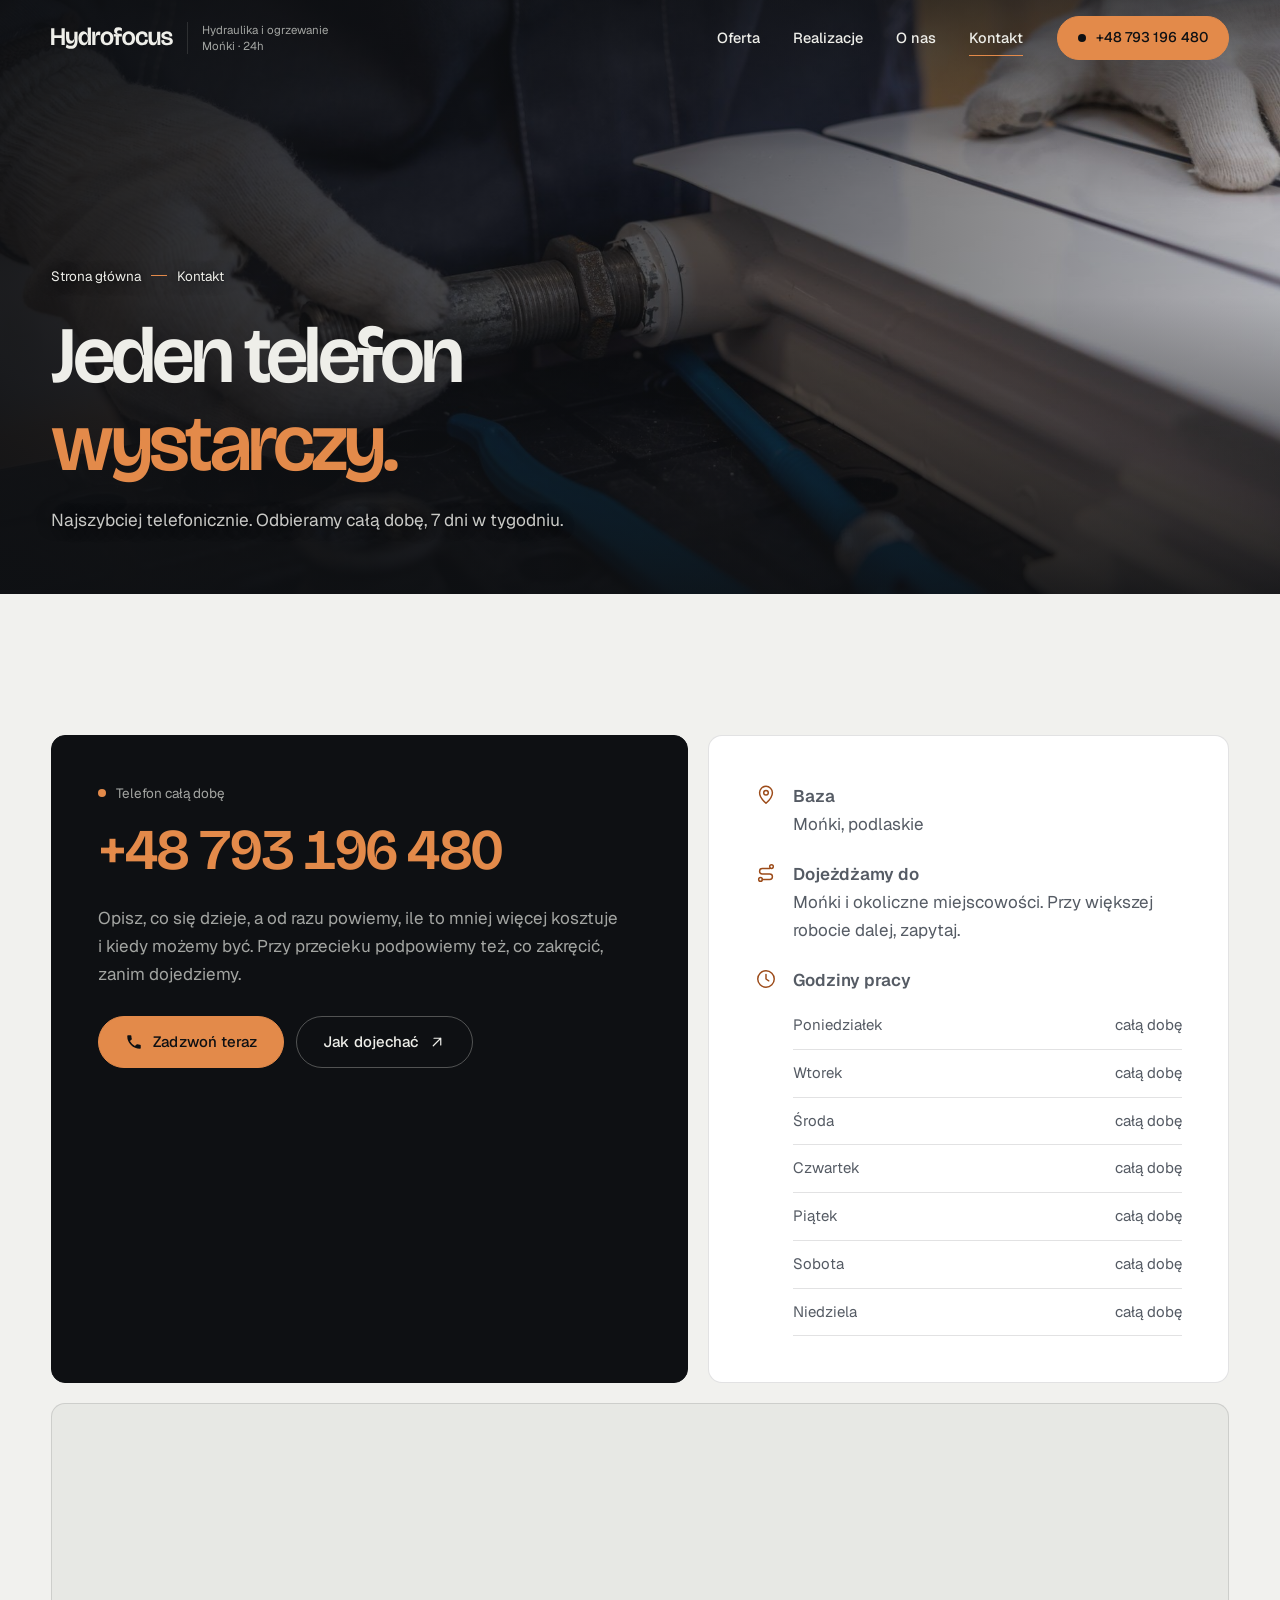
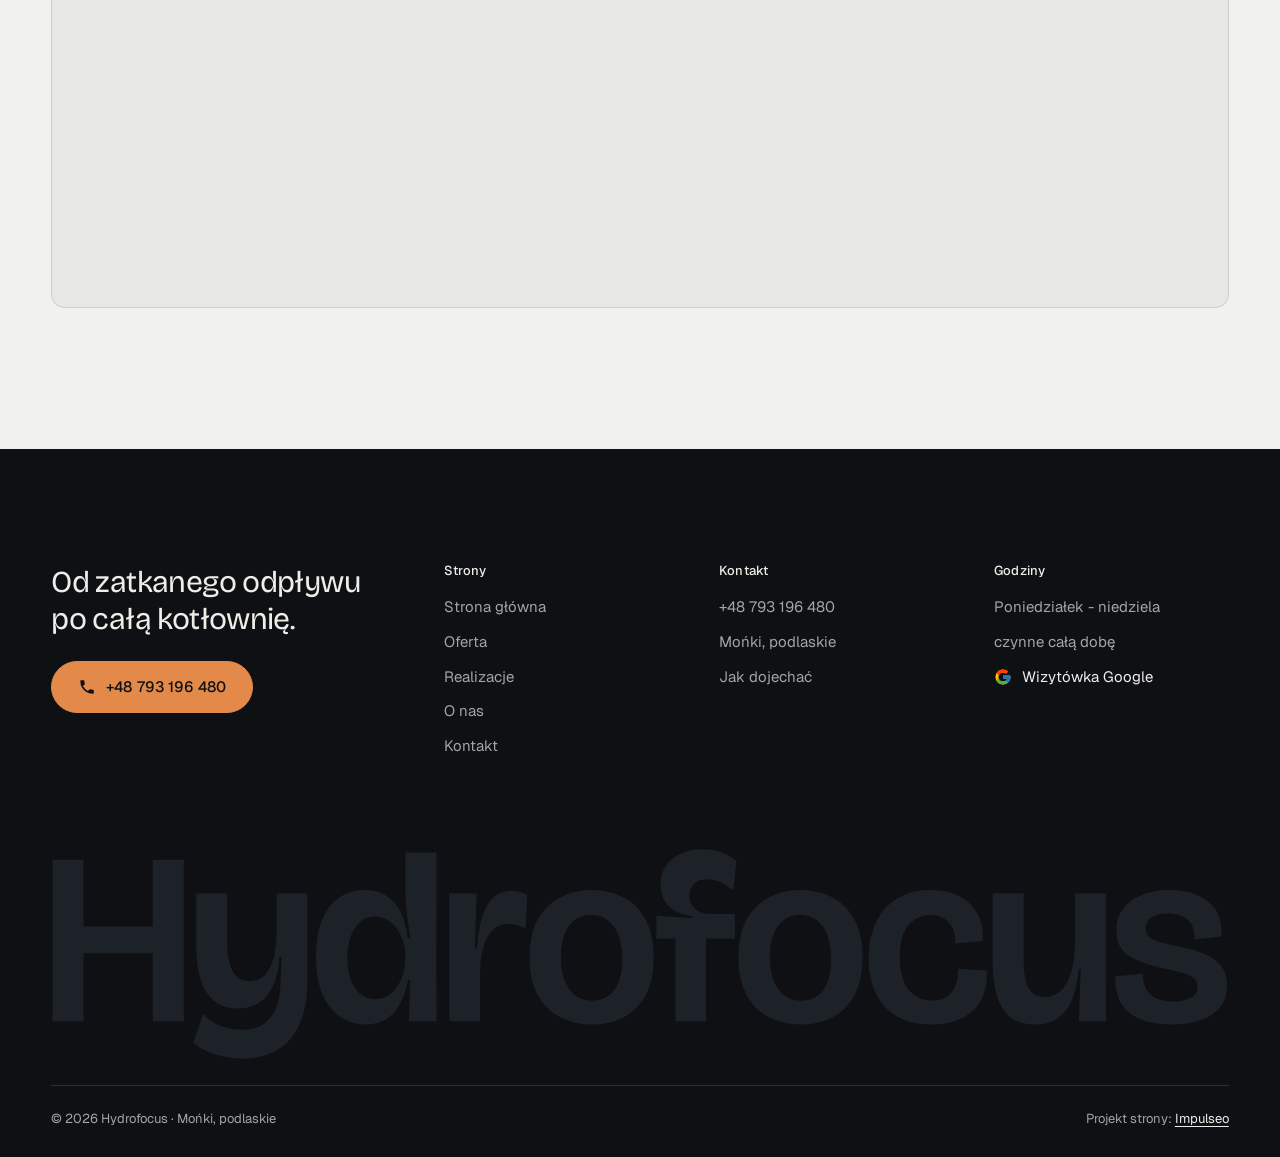
==== commit 36b323ac: "[claude-edit][cmt:493ee317-247a-4718-9619-e03935487d81] nowy projekt jak ElMac: grafit + miedź, ekra" ====
--- a/kontakt.html
+++ b/kontakt.html
@@ -3,110 +3,131 @@
 <head>
 <meta charset="UTF-8">
 <meta name="viewport" content="width=device-width, initial-scale=1.0">
-<title>Kontakt - Hydrofocus</title>
-<meta name="description" content="Kontakt Hydrofocus - Mońki, podlaskie">
+<title>Kontakt - Hydrofocus, hydraulik Mońki</title>
+<meta name="description" content="Kontakt Hydrofocus - Mońki, podlaskie. Telefon całą dobę: +48 793 196 480.">
 <link rel="canonical" href="https://impulseo-pl.github.io/hydrofocus/kontakt.html">
 <meta name="robots" content="noindex, nofollow">
+<meta name="theme-color" content="#0E1013">
 <meta property="og:type" content="website">
 <meta property="og:locale" content="pl_PL">
 <meta property="og:site_name" content="Hydrofocus">
-<meta property="og:title" content="Kontakt - Hydrofocus">
-<meta property="og:description" content="Kontakt Hydrofocus - Mońki, podlaskie">
+<meta property="og:title" content="Kontakt - Hydrofocus, hydraulik Mońki">
+<meta property="og:description" content="Kontakt Hydrofocus - Mońki, podlaskie. Telefon całą dobę: +48 793 196 480.">
 <meta property="og:url" content="https://impulseo-pl.github.io/hydrofocus/kontakt.html">
 <meta property="og:image" content="https://impulseo-pl.github.io/hydrofocus/img/og.jpg">
 <meta property="og:image:width" content="1200">
 <meta property="og:image:height" content="630">
 <meta name="twitter:card" content="summary_large_image">
+<script type="application/ld+json">{"@context": "https://schema.org", "@type": "Plumber", "name": "Hydrofocus", "url": "https://impulseo-pl.github.io/hydrofocus/", "telephone": "+48793196480", "image": "https://impulseo-pl.github.io/hydrofocus/img/og.jpg", "areaServed": "Mońki", "openingHours": "Mo-Su 00:00-23:59", "sameAs": ["https://www.google.com/maps?cid=2977518540617785377"]}</script>
+<script>(function(){var d=document.documentElement;d.classList.add('js');try{if(!window.matchMedia('(prefers-reduced-motion: reduce)').matches)d.classList.add('anim');}catch(e){}setTimeout(function(){if(!d.classList.contains('anim-ok'))d.classList.remove('anim');},3500);})();</script>
+<link rel="preload" as="image" href="img/head-kontakt.jpg" fetchpriority="high">
 <link rel="preconnect" href="https://fonts.googleapis.com">
 <link rel="preconnect" href="https://fonts.gstatic.com" crossorigin>
-<link href="https://fonts.googleapis.com/css2?family=Space+Grotesk:wght@500;600;700&family=DM+Sans:opsz,wght@9..40,400;9..40,500;9..40,600&display=swap" rel="stylesheet">
-<link rel="stylesheet" href="assets/styles.css?v=aef503f2">
+<link href="https://fonts.googleapis.com/css2?family=Bricolage+Grotesque:opsz,wght@12..96,400..700&family=Geist:wght@400..600&display=swap" rel="stylesheet">
+<link rel="stylesheet" href="assets/styles.css?v=20261022a">
+<script src="assets/lenis.min.js?v=1.1.20" defer></script>
+<script src="assets/main.js?v=20261022a" defer></script>
 </head>
 <body>
+<a class="skip" href="#tresc">Przejdź do treści</a>
+<header class="site-head">
+<div class="head-in">
+  <a class="brand" href="index.html" aria-label="Hydrofocus - strona główna">
+    <span class="znak"><svg class="wm" viewBox="40 -708 4814 867" role="img" aria-label="Hydrofocus"><path pathLength="1" style="--i:0" d="M456 0V-278H173V0H46V-660H173V-387H456V-660H583V0Z"/><path pathLength="1" style="--i:1" d="M822.7 153Q788.7 153 752.2 146.3Q715.7 139.7 682 125.3Q648.3 111 621.3 89L661.7 -30Q693.7 6 736.3 20.7Q779 35.3 818 35.3Q875 35.3 910.2 11.3Q945.3 -12.7 961.5 -55.7Q977.7 -98.7 977.7 -155.7L982.7 -262H974Q969.3 -187.3 946.3 -140.8Q923.3 -94.3 886.7 -73Q850 -51.7 803.3 -51.7Q745 -51.7 707.7 -81.3Q670.3 -111 652 -168Q633.7 -225 633.7 -306.3V-522H759.7V-336Q759.7 -247 781.5 -205.2Q803.3 -163.3 850.7 -163.3Q876.7 -163.3 897.5 -176Q918.3 -188.7 932.7 -214.5Q947 -240.3 954.5 -279.2Q962 -318 962 -369.3V-522H1088V-152Q1088 -108.7 1080 -64.8Q1072 -21 1053.7 18Q1035.3 57 1005 87.5Q974.7 118 929.7 135.5Q884.7 153 822.7 153Z"/><path pathLength="1" style="--i:2" d="M1326 13.7Q1270 13.7 1224 -16Q1178 -45.7 1150.7 -107.3Q1123.3 -169 1123.3 -264.7Q1123.3 -354.7 1148.2 -415Q1173 -475.3 1217.8 -505.7Q1262.7 -536 1321.7 -536Q1371 -536 1407.5 -514.8Q1444 -493.7 1467 -450Q1490 -406.3 1499 -339H1508.3Q1502.7 -379.7 1498 -414.8Q1493.3 -450 1491 -480.7Q1488.7 -511.3 1488.7 -537.7V-690H1616L1615 -206.7L1616.3 0H1503L1508 -169.7H1500.3Q1488.3 -108.3 1465 -67.5Q1441.7 -26.7 1407.2 -6.5Q1372.7 13.7 1326 13.7ZM1364.3 -90.3Q1393.7 -90.3 1416.8 -104.2Q1440 -118 1455.8 -141.8Q1471.7 -165.7 1480.2 -195.2Q1488.7 -224.7 1488.7 -255.7V-263Q1488.7 -286.3 1483.3 -310Q1478 -333.7 1467.8 -354.7Q1457.7 -375.7 1442.8 -392.2Q1428 -408.7 1408.5 -418.2Q1389 -427.7 1365.3 -427.7Q1329.7 -427.7 1304 -405.7Q1278.3 -383.7 1265 -345.3Q1251.7 -307 1251.7 -257.3Q1251.7 -209.3 1264.8 -171.3Q1278 -133.3 1303.2 -111.8Q1328.3 -90.3 1364.3 -90.3Z"/><path pathLength="1" style="--i:3" d="M1668.3 0V-266L1667.7 -522H1780L1772.7 -297H1781.3Q1787.3 -382.7 1805.7 -434.7Q1824 -486.7 1852.8 -510.2Q1881.7 -533.7 1918.3 -533.7Q1934.7 -533.7 1952.3 -529.5Q1970 -525.3 1987.3 -516.3L1980.3 -378Q1961.3 -388.3 1943 -393Q1924.7 -397.7 1908.3 -397.7Q1872.3 -397.7 1846.8 -373.7Q1821.3 -349.7 1807.8 -303.3Q1794.3 -257 1794.3 -190.7V0Z"/><path pathLength="1" style="--i:4" d="M2250.3 13.7Q2177 13.7 2119.3 -16.7Q2061.7 -47 2028.8 -108Q1996 -169 1996 -260.7Q1996 -354.3 2029.7 -415.2Q2063.3 -476 2120.8 -506Q2178.3 -536 2250.3 -536Q2324.7 -536 2381.8 -505.3Q2439 -474.7 2471.5 -413.5Q2504 -352.3 2504 -260Q2504 -166 2470.7 -105.3Q2437.3 -44.7 2379.8 -15.5Q2322.3 13.7 2250.3 13.7ZM2252.7 -83.7Q2291.7 -83.7 2319 -103.5Q2346.3 -123.3 2361 -161.5Q2375.7 -199.7 2375.7 -253.3Q2375.7 -310.3 2360.2 -350.3Q2344.7 -390.3 2316 -412.2Q2287.3 -434 2247.3 -434Q2209 -434 2181.5 -413.5Q2154 -393 2139.2 -354.3Q2124.3 -315.7 2124.3 -262Q2124.3 -178.3 2158.3 -131Q2192.3 -83.7 2252.7 -83.7Z"/><path pathLength="1" style="--i:5" d="M2593 0V-337.7H2514.7V-431.3L2662 -421.3V-429.3Q2610.7 -436.7 2582.2 -456.7Q2553.7 -476.7 2542.3 -503.8Q2531 -531 2531 -558.3Q2531 -601 2552.7 -633.7Q2574.3 -666.3 2613.5 -684.5Q2652.7 -702.7 2704.7 -702.7Q2746.3 -702.7 2780.7 -690.3Q2815 -678 2842 -653L2829.3 -534.7Q2801.7 -558.7 2776 -569.5Q2750.3 -580.3 2724 -580.3Q2689.3 -580.3 2669.3 -562.2Q2649.3 -544 2649.3 -513.7Q2649.3 -492.3 2660 -475Q2670.7 -457.7 2690.8 -447.7Q2711 -437.7 2740 -437.7H2835.7V-337.7H2718V0Z"/><path pathLength="1" style="--i:6" d="M3104.3 13.7Q3031 13.7 2973.3 -16.7Q2915.7 -47 2882.8 -108Q2850 -169 2850 -260.7Q2850 -354.3 2883.7 -415.2Q2917.3 -476 2974.8 -506Q3032.3 -536 3104.3 -536Q3178.7 -536 3235.8 -505.3Q3293 -474.7 3325.5 -413.5Q3358 -352.3 3358 -260Q3358 -166 3324.7 -105.3Q3291.3 -44.7 3233.8 -15.5Q3176.3 13.7 3104.3 13.7ZM3106.7 -83.7Q3145.7 -83.7 3173 -103.5Q3200.3 -123.3 3215 -161.5Q3229.7 -199.7 3229.7 -253.3Q3229.7 -310.3 3214.2 -350.3Q3198.7 -390.3 3170 -412.2Q3141.3 -434 3101.3 -434Q3063 -434 3035.5 -413.5Q3008 -393 2993.2 -354.3Q2978.3 -315.7 2978.3 -262Q2978.3 -178.3 3012.3 -131Q3046.3 -83.7 3106.7 -83.7Z"/><path pathLength="1" style="--i:7" d="M3638.7 13.7Q3573 13.7 3524.5 -6.8Q3476 -27.3 3444.3 -64.3Q3412.7 -101.3 3397.3 -150.5Q3382 -199.7 3382 -257Q3382 -314.3 3397.3 -364.5Q3412.7 -414.7 3443.7 -453.7Q3474.7 -492.7 3522.5 -514.3Q3570.3 -536 3635.3 -536Q3713 -536 3762 -506.5Q3811 -477 3832.5 -430Q3854 -383 3848.3 -328.3L3736.7 -317.7Q3737.7 -356.3 3724.8 -382Q3712 -407.7 3688.7 -420.7Q3665.3 -433.7 3634 -433.7Q3608.3 -433.7 3585.8 -424.3Q3563.3 -415 3546.2 -394.5Q3529 -374 3519.3 -341.8Q3509.7 -309.7 3509.7 -263Q3509.7 -203 3526.2 -163.2Q3542.7 -123.3 3572.2 -103.8Q3601.7 -84.3 3641 -84.3Q3682.7 -84.3 3706.7 -103.2Q3730.7 -122 3740.3 -152Q3750 -182 3747.3 -214L3865 -207Q3868.7 -162 3856.8 -122Q3845 -82 3816.7 -51.3Q3788.3 -20.7 3744 -3.5Q3699.7 13.7 3638.7 13.7Z"/><path pathLength="1" style="--i:8" d="M4061.7 13.7Q3973 13.7 3931.3 -49.3Q3889.7 -112.3 3889.7 -243.7V-522H4016.7V-245Q4016.7 -166 4037.3 -132.5Q4058 -99 4102 -99Q4130.7 -99 4153.5 -113Q4176.3 -127 4192.7 -155.7Q4209 -184.3 4217.5 -229.2Q4226 -274 4226 -336.7V-522H4352.7V-251L4353.3 0H4242L4249.3 -213.3H4241.7Q4234 -134 4212.2 -84Q4190.3 -34 4153.2 -10.2Q4116 13.7 4061.7 13.7Z"/><path pathLength="1" style="--i:9" d="M4623.3 13.7Q4572.3 13.7 4528.7 3.2Q4485 -7.3 4453.2 -30.3Q4421.3 -53.3 4404.8 -91.5Q4388.3 -129.7 4391.7 -184L4504 -194.3Q4503.7 -153.3 4518.7 -128.2Q4533.7 -103 4561.5 -91.8Q4589.3 -80.7 4627.3 -80.7Q4672.3 -80.7 4699.8 -95.8Q4727.3 -111 4727.3 -141Q4727.3 -161.7 4714.5 -173.7Q4701.7 -185.7 4675.2 -193.8Q4648.7 -202 4607.7 -211Q4562 -221.7 4523 -233Q4484 -244.3 4455.2 -261.3Q4426.3 -278.3 4410.7 -304.7Q4395 -331 4395 -371Q4395 -422.3 4422.3 -459.2Q4449.7 -496 4498.5 -516Q4547.3 -536 4612 -536Q4671 -536 4721.5 -517Q4772 -498 4801.2 -456Q4830.3 -414 4824.3 -345.7L4714.3 -333.7Q4717.3 -369.3 4703.7 -393Q4690 -416.7 4664.7 -428.5Q4639.3 -440.3 4605 -440.3Q4563 -440.3 4538.7 -423.8Q4514.3 -407.3 4514.3 -380.3Q4514.3 -358 4529.3 -344.7Q4544.3 -331.3 4572.7 -323.5Q4601 -315.7 4640.7 -307.3Q4675.3 -300.7 4711.7 -290.8Q4748 -281 4778.8 -263.7Q4809.7 -246.3 4828.8 -217.3Q4848 -188.3 4848 -143Q4848 -95.3 4821.5 -60Q4795 -24.7 4745 -5.5Q4695 13.7 4623.3 13.7Z"/></svg></span>
+    <span class="brand-sub">Hydraulika i&nbsp;ogrzewanie<br>Mońki · 24h</span>
+  </a>
+  <nav class="nav-links" aria-label="Menu główne">
+    <a class="nl" href="oferta.html">Oferta</a><a class="nl" href="realizacje.html">Realizacje</a><a class="nl" href="o-nas.html">O&nbsp;nas</a><a class="nl" href="kontakt.html" aria-current="page">Kontakt</a>
+    <a class="btn btn-copper nav-cta" href="tel:+48793196480"><span class="live" aria-hidden="true"></span>+48 793 196 480</a>
+  </nav>
+  <button class="burger" type="button" aria-label="Otwórz menu" aria-expanded="false" aria-controls="mnav"><span></span><span></span></button>
+</div>
+</header>
+<div class="mnav" id="mnav">
+  <div class="mnav-in">
+    <a class="ml" href="index.html">Strona główna</a><a class="ml" href="oferta.html">Oferta</a><a class="ml" href="realizacje.html">Realizacje</a><a class="ml" href="o-nas.html">O&nbsp;nas</a><a class="ml" href="kontakt.html" aria-current="page">Kontakt</a>
+    <div class="mnav-foot">
+      <span>Telefon czynny całą dobę, 7 dni w&nbsp;tygodniu</span>
+      <a class="btn btn-copper" href="tel:+48793196480"><svg class="ico" width="16" height="16" viewBox="0 0 24 24" fill="none" aria-hidden="true"><path d="M6.6 10.8a15.5 15.5 0 0 0 6.6 6.6l2.2-2.2a1 1 0 0 1 1-.24 11.4 11.4 0 0 0 3.6.58 1 1 0 0 1 1 1V20a1 1 0 0 1-1 1A17 17 0 0 1 3 4a1 1 0 0 1 1-1h3.5a1 1 0 0 1 1 1c0 1.25.2 2.46.58 3.6a1 1 0 0 1-.25 1l-2.23 2.2Z" fill="currentColor"/></svg>+48 793 196 480</a>
+    </div>
+  </div>
+</div>
+<main id="tresc">
 
-<header class="nav">
-  <div class="wrap nav-inner">
-    <a class="brand" href="index.html"><span class="name">Hydrofocus</span><span class="sub">Mońki</span></a>
-    <nav class="nav-links">
-      <a href="oferta.html">Oferta</a>
-      <a href="realizacje.html">Realizacje</a>
-      <a href="o-nas.html">O nas</a>
-      <a href="kontakt.html" class="active" aria-current="page">Kontakt</a>
-      <a href="tel:+48793196480" class="btn btn-accent">Zadzwoń +48 793 196 480</a>
-    </nav>
-    <button class="nav-toggle" aria-label="Menu"><span></span><span></span><span></span></button>
-  </div>
-</header>
-
-<main>
 <section class="pagehead">
-  <img src="img/g5.jpg" alt="Hydrofocus - Zapytaj o wycenę" width="2316" height="1710" decoding="async">
-  <div class="wrap">
-    <span class="eyebrow">Kontakt</span>
-    <h1>Zapytaj o wycenę</h1>
-    <p>Odpowiemy na pytania i przygotujemy wycenę.</p>
+  <div class="pagehead-media"><img src="img/head-kontakt.jpg" alt="Montaż rury w rękawicach roboczych" width="1880" height="1253" decoding="async" fetchpriority="high"></div>
+  <div class="ph-in">
+    <p class="crumb up" style="--d:0"><a href="index.html">Strona główna</a><span class="sl" aria-hidden="true"></span>Kontakt</p>
+    <h1><span class="ln"><span class="ln-i" style="--k:0">Jeden telefon</span></span><span class="ln"><span class="ln-i" style="--k:1"><em>wystarczy.</em></span></span></h1>
+    <p class="ph-lead up" style="--d:300">Najszybciej telefonicznie. Odbieramy całą dobę, 7 dni w&nbsp;tygodniu.</p>
   </div>
 </section>
-<section>
-  <div class="wrap contact-grid">
-    <div class="reveal">
-      <span class="eyebrow">Dane kontaktowe</span>
-      <h2 style="margin:var(--space-4) 0 var(--space-6)">Hydrofocus</h2>
-      <div class="info-list">
-        <div class="info-row"><div class="ic"><svg class="ico-tel" width="16" height="16" viewBox="0 0 24 24" fill="none" aria-hidden="true"><path d="M6.6 10.8a15.5 15.5 0 0 0 6.6 6.6l2.2-2.2a1 1 0 0 1 1-.24 11.4 11.4 0 0 0 3.6.58 1 1 0 0 1 1 1V20a1 1 0 0 1-1 1A17 17 0 0 1 3 4a1 1 0 0 1 1-1h3.5a1 1 0 0 1 1 1c0 1.25.2 2.46.58 3.6a1 1 0 0 1-.25 1l-2.23 2.2Z" fill="currentColor"/></svg></div><div><div class="lbl">Telefon</div><a class="val" href="tel:+48793196480">+48 793 196 480</a></div></div>
-        <div class="info-row"><div class="ic"><svg class="ico-pin" width="16" height="16" viewBox="0 0 24 24" fill="none" aria-hidden="true"><path d="M12 21s7-6.1 7-11.5A7 7 0 0 0 5 9.5C5 14.9 12 21 12 21Z" stroke="currentColor" stroke-width="1.6" fill="none"/><circle cx="12" cy="9.5" r="2.4" fill="currentColor"/></svg></div><div><div class="lbl">Adres</div><div class="val">Mońki, podlaskie</div></div></div>
-        <div class="info-row"><div class="ic"><svg class="ico-clock" width="16" height="16" viewBox="0 0 24 24" fill="none" aria-hidden="true"><circle cx="12" cy="12" r="8.2" stroke="currentColor" stroke-width="1.6"/><path d="M12 7.5V12l3.2 1.9" stroke="currentColor" stroke-width="1.6" stroke-linecap="round"/></svg></div><div><div class="lbl">Godziny</div><div class="val" style="font-weight:500">Całą dobę, 7 dni w tygodniu</div></div></div>
+
+<section class="sec">
+  <div class="wrap">
+    <div class="k-grid">
+      <div class="k-card dark rv">
+        <span class="lbl"><span class="live" aria-hidden="true"></span>Telefon całą dobę</span>
+        <a class="k-phone" href="tel:+48793196480">+48 793 196 480</a>
+        <p>Opisz, co się dzieje, a&nbsp;od razu powiemy, ile to mniej więcej kosztuje i&nbsp;kiedy możemy być. Przy przecieku podpowiemy też, co zakręcić, zanim dojedziemy.</p>
+        <div class="cta-row" style="margin-top:28px">
+          <a class="btn btn-copper" href="tel:+48793196480"><svg class="ico" width="16" height="16" viewBox="0 0 24 24" fill="none" aria-hidden="true"><path d="M6.6 10.8a15.5 15.5 0 0 0 6.6 6.6l2.2-2.2a1 1 0 0 1 1-.24 11.4 11.4 0 0 0 3.6.58 1 1 0 0 1 1 1V20a1 1 0 0 1-1 1A17 17 0 0 1 3 4a1 1 0 0 1 1-1h3.5a1 1 0 0 1 1 1c0 1.25.2 2.46.58 3.6a1 1 0 0 1-.25 1l-2.23 2.2Z" fill="currentColor"/></svg>Zadzwoń teraz</a>
+          <a class="btn btn-ghost" href="https://www.google.com/maps?cid=2977518540617785377" target="_blank" rel="noopener">Jak dojechać<svg class="ico" width="18" height="18" viewBox="0 0 24 24" fill="none" stroke="currentColor" stroke-width="1.6" stroke-linecap="round" stroke-linejoin="round" aria-hidden="true"><path d="M7 17 17 7M8 7h9v9"/></svg></a>
+        </div>
+      </div>
+      <div class="k-card rv" style="--d:120">
+        <ul class="k-list">
+          <li><svg class="ico" width="24" height="24" viewBox="0 0 24 24" fill="none" stroke="currentColor" stroke-width="1.6" stroke-linecap="round" stroke-linejoin="round" aria-hidden="true"><path d="M12 21s-7-6.2-7-11.5A7 7 0 0 1 19 9.5C19 14.8 12 21 12 21z"/><circle cx="12" cy="9.5" r="2.5"/></svg><span><b>Baza</b>Mońki, podlaskie</span></li>
+          <li><svg class="ico" width="24" height="24" viewBox="0 0 24 24" fill="none" stroke="currentColor" stroke-width="1.6" stroke-linecap="round" stroke-linejoin="round" aria-hidden="true"><circle cx="6" cy="19" r="2"/><circle cx="18" cy="5" r="2"/><path d="M8 19h8a3 3 0 0 0 0-6H8a3 3 0 0 1 0-6h8"/></svg><span><b>Dojeżdżamy do</b>Mońki i&nbsp;okoliczne miejscowości. Przy większej robocie dalej, zapytaj.</span></li>
+          <li><svg class="ico" width="24" height="24" viewBox="0 0 24 24" fill="none" stroke="currentColor" stroke-width="1.6" stroke-linecap="round" stroke-linejoin="round" aria-hidden="true"><circle cx="12" cy="12" r="9"/><path d="M12 7v5l3 2"/></svg><span><b>Godziny pracy</b>
+            <ul class="hours"><li><span>Poniedziałek</span><span>całą dobę</span></li><li><span>Wtorek</span><span>całą dobę</span></li><li><span>Środa</span><span>całą dobę</span></li><li><span>Czwartek</span><span>całą dobę</span></li><li><span>Piątek</span><span>całą dobę</span></li><li><span>Sobota</span><span>całą dobę</span></li><li><span>Niedziela</span><span>całą dobę</span></li></ul></span></li>
+        </ul>
       </div>
     </div>
-    <div class="reveal">
-      <div class="form">
-        <h3 style="margin-bottom:var(--space-4)">Najszybciej telefonicznie</h3>
-        <p class="muted" style="margin-bottom:var(--space-5)">Zadzwoń, opisz pomysł, a my powiemy, co i jak. Bez zobowiązań.</p>
-        <a href="tel:+48793196480" class="btn btn-accent" style="justify-content:center">Zadzwoń: +48 793 196 480 <span class="arr">→</span></a>
-      </div>
+    <div class="map map-lg rv">
+      <iframe title="Mapa dojazdu - Hydrofocus, Mońki" src="https://maps.google.com/maps?q=53.4045,22.7990&z=10&output=embed" loading="lazy" referrerpolicy="no-referrer-when-downgrade"></iframe>
     </div>
   </div>
 </section>
-<section style="padding-top:0">
-  <div class="wrap reveal">
-    <iframe class="map" title="Hydrofocus - Mońki" src="https://maps.google.com/maps?q=53.4045%2C22.7990&z=15&output=embed" loading="lazy" referrerpolicy="no-referrer-when-downgrade"></iframe>
-  </div>
-</section>
 </main>
-
-<footer>
+<footer class="site-foot">
   <div class="wrap">
-    <div class="foot-grid">
-      <div class="foot-brand">
-        <div class="name">Hydrofocus</div>
-        <p>Od zatkanego odpływu po całą kotłownię. Ty mówisz, co się dzieje - my mówimy, ile i kiedy.</p>
+    <div class="foot-top">
+      <div>
+        <p class="foot-claim">Od zatkanego odpływu po całą kotłownię.</p>
+        <a class="btn btn-copper" href="tel:+48793196480"><svg class="ico" width="16" height="16" viewBox="0 0 24 24" fill="none" aria-hidden="true"><path d="M6.6 10.8a15.5 15.5 0 0 0 6.6 6.6l2.2-2.2a1 1 0 0 1 1-.24 11.4 11.4 0 0 0 3.6.58 1 1 0 0 1 1 1V20a1 1 0 0 1-1 1A17 17 0 0 1 3 4a1 1 0 0 1 1-1h3.5a1 1 0 0 1 1 1c0 1.25.2 2.46.58 3.6a1 1 0 0 1-.25 1l-2.23 2.2Z" fill="currentColor"/></svg>+48 793 196 480</a>
       </div>
-      <div class="foot-col">
-        <h4>Nawigacja</h4>
-        <a href="oferta.html">Oferta</a>
-        <a href="realizacje.html">Realizacje</a>
-        <a href="o-nas.html">O nas</a>
-        <a href="kontakt.html">Kontakt</a>
+      <div>
+        <h4>Strony</h4>
+        <ul><li><a href="index.html">Strona główna</a></li><li><a href="oferta.html">Oferta</a></li><li><a href="realizacje.html">Realizacje</a></li><li><a href="o-nas.html">O&nbsp;nas</a></li><li><a href="kontakt.html">Kontakt</a></li></ul>
       </div>
-      <div class="foot-col">
+      <div>
         <h4>Kontakt</h4>
-        <a href="tel:+48793196480">+48 793 196 480</a>
-        <p>Mońki, podlaskie</p>
-        <a href="https://www.google.com/maps?cid=2977518540617785377" target="_blank" rel="noopener">Jak dojechać →</a>
-      <div class="foot-soc">
-        <a class="soc" href="https://www.google.com/maps?cid=2977518540617785377" target="_blank" rel="noopener" aria-label="Google - Hydrofocus"><svg viewBox="0 0 24 24" aria-hidden="true" focusable="false"><path d="M12.48 10.92v3.28h7.84c-.24 1.84-.853 3.187-1.787 4.133-1.147 1.147-2.933 2.4-6.053 2.4-4.827 0-8.6-3.893-8.6-8.72s3.773-8.72 8.6-8.72c2.6 0 4.507 1.027 5.907 2.347l2.307-2.307C18.747 1.44 16.133 0 12.48 0 5.867 0 .307 5.387.307 12s5.56 12 12.173 12c3.573 0 6.267-1.173 8.373-3.36 2.16-2.16 2.84-5.213 2.84-7.667 0-.76-.053-1.467-.173-2.053H12.48z" fill="currentColor"/></svg></a>
+        <ul>
+          <li><a href="tel:+48793196480">+48 793 196 480</a></li>
+          <li>Mońki, podlaskie</li>
+          <li><a href="https://www.google.com/maps?cid=2977518540617785377" target="_blank" rel="noopener">Jak dojechać</a></li>
+        </ul>
       </div>
+      <div>
+        <h4>Godziny</h4>
+        <ul>
+          <li>Poniedziałek - niedziela</li>
+          <li>czynne całą dobę</li>
+          <li><a class="soc" href="https://www.google.com/maps?cid=2977518540617785377" target="_blank" rel="noopener" aria-label="Wizytówka Hydrofocus w Google"><svg class="g-logo" viewBox="0 0 48 48" aria-hidden="true"><path fill="#FFC107" d="M43.6 20.5H42V20H24v8h11.3C33.7 32.7 29.2 36 24 36c-6.6 0-12-5.4-12-12s5.4-12 12-12c3.1 0 5.8 1.2 7.9 3.1l5.7-5.7C34 6.1 29.3 4 24 4 12.9 4 4 12.9 4 24s8.9 20 20 20 20-8.9 20-20c0-1.3-.1-2.4-.4-3.5z"/><path fill="#FF3D00" d="m6.3 14.7 6.6 4.8C14.7 15.1 19 12 24 12c3.1 0 5.8 1.2 7.9 3.1l5.7-5.7C34 6.1 29.3 4 24 4 16.3 4 9.7 8.3 6.3 14.7z"/><path fill="#4CAF50" d="M24 44c5.2 0 9.9-2 13.4-5.2l-6.2-5.2A11.9 11.9 0 0 1 24 36c-5.2 0-9.6-3.3-11.3-7.9l-6.5 5C9.5 39.6 16.2 44 24 44z"/><path fill="#1976D2" d="M43.6 20.5H42V20H24v8h11.3a12 12 0 0 1-4.1 5.6l6.2 5.2C37 39.2 44 34 44 24c0-1.3-.1-2.4-.4-3.5z"/></svg>Wizytówka Google</a></li>
+        </ul>
       </div>
     </div>
-    <div class="foot-bot">
-      <span>© 2026 Hydrofocus</span>
+    <div class="foot-mark" aria-hidden="true"><svg class="wm-foot" viewBox="40 -708 4814 867" aria-hidden="true" focusable="false"><path style="--i:0" d="M456 0V-278H173V0H46V-660H173V-387H456V-660H583V0Z"/><path style="--i:1" d="M822.7 153Q788.7 153 752.2 146.3Q715.7 139.7 682 125.3Q648.3 111 621.3 89L661.7 -30Q693.7 6 736.3 20.7Q779 35.3 818 35.3Q875 35.3 910.2 11.3Q945.3 -12.7 961.5 -55.7Q977.7 -98.7 977.7 -155.7L982.7 -262H974Q969.3 -187.3 946.3 -140.8Q923.3 -94.3 886.7 -73Q850 -51.7 803.3 -51.7Q745 -51.7 707.7 -81.3Q670.3 -111 652 -168Q633.7 -225 633.7 -306.3V-522H759.7V-336Q759.7 -247 781.5 -205.2Q803.3 -163.3 850.7 -163.3Q876.7 -163.3 897.5 -176Q918.3 -188.7 932.7 -214.5Q947 -240.3 954.5 -279.2Q962 -318 962 -369.3V-522H1088V-152Q1088 -108.7 1080 -64.8Q1072 -21 1053.7 18Q1035.3 57 1005 87.5Q974.7 118 929.7 135.5Q884.7 153 822.7 153Z"/><path style="--i:2" d="M1326 13.7Q1270 13.7 1224 -16Q1178 -45.7 1150.7 -107.3Q1123.3 -169 1123.3 -264.7Q1123.3 -354.7 1148.2 -415Q1173 -475.3 1217.8 -505.7Q1262.7 -536 1321.7 -536Q1371 -536 1407.5 -514.8Q1444 -493.7 1467 -450Q1490 -406.3 1499 -339H1508.3Q1502.7 -379.7 1498 -414.8Q1493.3 -450 1491 -480.7Q1488.7 -511.3 1488.7 -537.7V-690H1616L1615 -206.7L1616.3 0H1503L1508 -169.7H1500.3Q1488.3 -108.3 1465 -67.5Q1441.7 -26.7 1407.2 -6.5Q1372.7 13.7 1326 13.7ZM1364.3 -90.3Q1393.7 -90.3 1416.8 -104.2Q1440 -118 1455.8 -141.8Q1471.7 -165.7 1480.2 -195.2Q1488.7 -224.7 1488.7 -255.7V-263Q1488.7 -286.3 1483.3 -310Q1478 -333.7 1467.8 -354.7Q1457.7 -375.7 1442.8 -392.2Q1428 -408.7 1408.5 -418.2Q1389 -427.7 1365.3 -427.7Q1329.7 -427.7 1304 -405.7Q1278.3 -383.7 1265 -345.3Q1251.7 -307 1251.7 -257.3Q1251.7 -209.3 1264.8 -171.3Q1278 -133.3 1303.2 -111.8Q1328.3 -90.3 1364.3 -90.3Z"/><path style="--i:3" d="M1668.3 0V-266L1667.7 -522H1780L1772.7 -297H1781.3Q1787.3 -382.7 1805.7 -434.7Q1824 -486.7 1852.8 -510.2Q1881.7 -533.7 1918.3 -533.7Q1934.7 -533.7 1952.3 -529.5Q1970 -525.3 1987.3 -516.3L1980.3 -378Q1961.3 -388.3 1943 -393Q1924.7 -397.7 1908.3 -397.7Q1872.3 -397.7 1846.8 -373.7Q1821.3 -349.7 1807.8 -303.3Q1794.3 -257 1794.3 -190.7V0Z"/><path style="--i:4" d="M2250.3 13.7Q2177 13.7 2119.3 -16.7Q2061.7 -47 2028.8 -108Q1996 -169 1996 -260.7Q1996 -354.3 2029.7 -415.2Q2063.3 -476 2120.8 -506Q2178.3 -536 2250.3 -536Q2324.7 -536 2381.8 -505.3Q2439 -474.7 2471.5 -413.5Q2504 -352.3 2504 -260Q2504 -166 2470.7 -105.3Q2437.3 -44.7 2379.8 -15.5Q2322.3 13.7 2250.3 13.7ZM2252.7 -83.7Q2291.7 -83.7 2319 -103.5Q2346.3 -123.3 2361 -161.5Q2375.7 -199.7 2375.7 -253.3Q2375.7 -310.3 2360.2 -350.3Q2344.7 -390.3 2316 -412.2Q2287.3 -434 2247.3 -434Q2209 -434 2181.5 -413.5Q2154 -393 2139.2 -354.3Q2124.3 -315.7 2124.3 -262Q2124.3 -178.3 2158.3 -131Q2192.3 -83.7 2252.7 -83.7Z"/><path style="--i:5" d="M2593 0V-337.7H2514.7V-431.3L2662 -421.3V-429.3Q2610.7 -436.7 2582.2 -456.7Q2553.7 -476.7 2542.3 -503.8Q2531 -531 2531 -558.3Q2531 -601 2552.7 -633.7Q2574.3 -666.3 2613.5 -684.5Q2652.7 -702.7 2704.7 -702.7Q2746.3 -702.7 2780.7 -690.3Q2815 -678 2842 -653L2829.3 -534.7Q2801.7 -558.7 2776 -569.5Q2750.3 -580.3 2724 -580.3Q2689.3 -580.3 2669.3 -562.2Q2649.3 -544 2649.3 -513.7Q2649.3 -492.3 2660 -475Q2670.7 -457.7 2690.8 -447.7Q2711 -437.7 2740 -437.7H2835.7V-337.7H2718V0Z"/><path style="--i:6" d="M3104.3 13.7Q3031 13.7 2973.3 -16.7Q2915.7 -47 2882.8 -108Q2850 -169 2850 -260.7Q2850 -354.3 2883.7 -415.2Q2917.3 -476 2974.8 -506Q3032.3 -536 3104.3 -536Q3178.7 -536 3235.8 -505.3Q3293 -474.7 3325.5 -413.5Q3358 -352.3 3358 -260Q3358 -166 3324.7 -105.3Q3291.3 -44.7 3233.8 -15.5Q3176.3 13.7 3104.3 13.7ZM3106.7 -83.7Q3145.7 -83.7 3173 -103.5Q3200.3 -123.3 3215 -161.5Q3229.7 -199.7 3229.7 -253.3Q3229.7 -310.3 3214.2 -350.3Q3198.7 -390.3 3170 -412.2Q3141.3 -434 3101.3 -434Q3063 -434 3035.5 -413.5Q3008 -393 2993.2 -354.3Q2978.3 -315.7 2978.3 -262Q2978.3 -178.3 3012.3 -131Q3046.3 -83.7 3106.7 -83.7Z"/><path style="--i:7" d="M3638.7 13.7Q3573 13.7 3524.5 -6.8Q3476 -27.3 3444.3 -64.3Q3412.7 -101.3 3397.3 -150.5Q3382 -199.7 3382 -257Q3382 -314.3 3397.3 -364.5Q3412.7 -414.7 3443.7 -453.7Q3474.7 -492.7 3522.5 -514.3Q3570.3 -536 3635.3 -536Q3713 -536 3762 -506.5Q3811 -477 3832.5 -430Q3854 -383 3848.3 -328.3L3736.7 -317.7Q3737.7 -356.3 3724.8 -382Q3712 -407.7 3688.7 -420.7Q3665.3 -433.7 3634 -433.7Q3608.3 -433.7 3585.8 -424.3Q3563.3 -415 3546.2 -394.5Q3529 -374 3519.3 -341.8Q3509.7 -309.7 3509.7 -263Q3509.7 -203 3526.2 -163.2Q3542.7 -123.3 3572.2 -103.8Q3601.7 -84.3 3641 -84.3Q3682.7 -84.3 3706.7 -103.2Q3730.7 -122 3740.3 -152Q3750 -182 3747.3 -214L3865 -207Q3868.7 -162 3856.8 -122Q3845 -82 3816.7 -51.3Q3788.3 -20.7 3744 -3.5Q3699.7 13.7 3638.7 13.7Z"/><path style="--i:8" d="M4061.7 13.7Q3973 13.7 3931.3 -49.3Q3889.7 -112.3 3889.7 -243.7V-522H4016.7V-245Q4016.7 -166 4037.3 -132.5Q4058 -99 4102 -99Q4130.7 -99 4153.5 -113Q4176.3 -127 4192.7 -155.7Q4209 -184.3 4217.5 -229.2Q4226 -274 4226 -336.7V-522H4352.7V-251L4353.3 0H4242L4249.3 -213.3H4241.7Q4234 -134 4212.2 -84Q4190.3 -34 4153.2 -10.2Q4116 13.7 4061.7 13.7Z"/><path style="--i:9" d="M4623.3 13.7Q4572.3 13.7 4528.7 3.2Q4485 -7.3 4453.2 -30.3Q4421.3 -53.3 4404.8 -91.5Q4388.3 -129.7 4391.7 -184L4504 -194.3Q4503.7 -153.3 4518.7 -128.2Q4533.7 -103 4561.5 -91.8Q4589.3 -80.7 4627.3 -80.7Q4672.3 -80.7 4699.8 -95.8Q4727.3 -111 4727.3 -141Q4727.3 -161.7 4714.5 -173.7Q4701.7 -185.7 4675.2 -193.8Q4648.7 -202 4607.7 -211Q4562 -221.7 4523 -233Q4484 -244.3 4455.2 -261.3Q4426.3 -278.3 4410.7 -304.7Q4395 -331 4395 -371Q4395 -422.3 4422.3 -459.2Q4449.7 -496 4498.5 -516Q4547.3 -536 4612 -536Q4671 -536 4721.5 -517Q4772 -498 4801.2 -456Q4830.3 -414 4824.3 -345.7L4714.3 -333.7Q4717.3 -369.3 4703.7 -393Q4690 -416.7 4664.7 -428.5Q4639.3 -440.3 4605 -440.3Q4563 -440.3 4538.7 -423.8Q4514.3 -407.3 4514.3 -380.3Q4514.3 -358 4529.3 -344.7Q4544.3 -331.3 4572.7 -323.5Q4601 -315.7 4640.7 -307.3Q4675.3 -300.7 4711.7 -290.8Q4748 -281 4778.8 -263.7Q4809.7 -246.3 4828.8 -217.3Q4848 -188.3 4848 -143Q4848 -95.3 4821.5 -60Q4795 -24.7 4745 -5.5Q4695 13.7 4623.3 13.7Z"/></svg></div>
+    <div class="foot-bottom">
+      <span>© 2026 Hydrofocus · Mońki, podlaskie</span>
       <span>Projekt strony: <a class="foot-credit" href="https://impulseo.pl" target="_blank" rel="noopener">Impulseo</a></span>
     </div>
   </div>
 </footer>
-<div class="sticky-call"><a class="sc-call" href="tel:+48793196480"><svg class="ico-tel" width="16" height="16" viewBox="0 0 24 24" fill="none" aria-hidden="true"><path d="M6.6 10.8a15.5 15.5 0 0 0 6.6 6.6l2.2-2.2a1 1 0 0 1 1-.24 11.4 11.4 0 0 0 3.6.58 1 1 0 0 1 1 1V20a1 1 0 0 1-1 1A17 17 0 0 1 3 4a1 1 0 0 1 1-1h3.5a1 1 0 0 1 1 1c0 1.25.2 2.46.58 3.6a1 1 0 0 1-.25 1l-2.23 2.2Z" fill="currentColor"/></svg> Zadzwoń</a><a class="sc-quote" href="kontakt.html">Zapytaj o wycenę</a></div>
-<div class="demo-wazne" data-do="2026-10-28" data-cykl="3" hidden><svg class="dw-ico" width="13" height="13" viewBox="0 0 24 24" fill="none" aria-hidden="true"><circle cx="12" cy="12" r="8.6" stroke="currentColor" stroke-width="1.8"/><path d="M12 7.2V12l3.3 2" stroke="currentColor" stroke-width="1.8" stroke-linecap="round"/></svg><span class="dw-txt"></span></div>
-
-<script src="assets/main.js"></script>
+<div class="sticky-call">
+  <a class="btn btn-copper" href="tel:+48793196480"><svg class="ico" width="16" height="16" viewBox="0 0 24 24" fill="none" aria-hidden="true"><path d="M6.6 10.8a15.5 15.5 0 0 0 6.6 6.6l2.2-2.2a1 1 0 0 1 1-.24 11.4 11.4 0 0 0 3.6.58 1 1 0 0 1 1 1V20a1 1 0 0 1-1 1A17 17 0 0 1 3 4a1 1 0 0 1 1-1h3.5a1 1 0 0 1 1 1c0 1.25.2 2.46.58 3.6a1 1 0 0 1-.25 1l-2.23 2.2Z" fill="currentColor"/></svg>Zadzwoń</a>
+  <a class="btn btn-ghost" href="kontakt.html">Kontakt i&nbsp;dojazd</a>
+</div>
 </body>
 </html>
--- a/assets/styles.css
+++ b/assets/styles.css
@@ -1,1849 +1,492 @@
-/* ============================================================
-   STOLBASZ — premium, architektoniczny B2B fit-out
-   Jasna paleta, zero brązu. System wg premium-web-craft.
-   Projekt strony: Impulseo (impulseo.pl)
-   ============================================================ */
-
+/* Hydrofocus - hydraulika i ogrzewanie. Projekt strony: Impulseo, 10.2026.
+   Paleta: grafit + miedź (kolor rur w kotłowni). Krój: Bricolage Grotesque + Geist. */
 :root{
-  /* PALETA — jasna, architektoniczna, chłodna */
-  --paper:#F4F6F8;          /* główne tło */
-  --paper-2:#E7EBEF;        /* sekcje alternatywne (chłodny jasny szary) */
-  --paper-3:#E7EBEF;        /* delikatne wypełnienia */
-  --ink:#15212E;            /* tekst główny — chłodny grafit */
-  --ink-soft:#243443;       /* nagłówki drugorzędne */
-  --muted:#6B7785;          /* tekst poboczny */
-  --line:rgba(21,33,46,.12);/* hairline */
-  --accent:#E8A317;         /* stonowany petrol-slate — jedyny akcent */
-  --accent-d:#C9870C;
-  --accent-soft:rgba(232,163,23,.10);
-  --dark:#15212E;           /* sekcje ciemne (stopka/CTA) */
-
-  /* HOVER ZDJĘĆ — JEDEN standard dla całego silnika (decyzja K. 04.08.2026, artefakt z wariantami).
-     AKTUALNE (K.+Szymon 09.08.2026, wybór z artefaktu 6 wariantów): zoom 1.05 przy 1.4s -
-     przy tak długim czasie mocniejszy kadr NIE skacze, tylko „oddycha". Poprzedni standard
-     (1.02 / .55s z 04.08) odbierany jako dynamiczny i szybki.
-     Spoczynek lekko przygaszony, ale TYLKO tam, gdzie jest mysz (@media hover:hover) —
-     na telefonie zdjęcia zostają w pełnej jasności. */
-  --img-zoom:1.05;                   /* K.+Szymon 09.08: wariant F z artefaktu porównawczego */
-  --img-rest:brightness(.95) saturate(.99);
-  --img-hot:brightness(1.06) saturate(1.05);
-  --img-dur:1.4s;                    /* K.+Szymon 09.08 (wariant F): powoli = elegancko */
-  --img-ease:cubic-bezier(.16,.84,.44,1);  /* miękki ogon, efekt „oddychania" */
-
-  /* ODSTĘPY — skala 4/8 */
-  --space-1:4px; --space-2:8px; --space-3:12px; --space-4:16px; --space-5:24px;
-  --space-6:32px; --space-7:48px; --space-8:64px; --space-9:96px; --space-10:128px;
-
-  /* TYPOGRAFIA — fluid clamp() (skala podbita 16.07.2026: większe, czytelniejsze litery — uwaga Adama) */
-  --text-sm:clamp(.9rem,.87rem + .12vw,1rem);
-  --text-base:clamp(1.08rem,1.04rem + .18vw,1.2rem);
-  --text-lg:clamp(1.24rem,1.15rem + .34vw,1.44rem);
-  --text-h3:clamp(1.34rem,1.22rem + .55vw,1.66rem);
-  --text-h2:clamp(2.1rem,1.66rem + 2.1vw,3.1rem);
-  --text-h1:clamp(2.9rem,2.1rem + 4vw,5.1rem);
-
-  /* PROMIENIE — architektoniczne, raczej ostre */
-  --r-sm:3px; --r-md:6px; --r-lg:10px;
-
-  /* RUCH */
-  --ease:cubic-bezier(.25,.46,.45,.94); --dur:.24s;
-
-  /* CIENIE — miękkie, warstwowe */
-  --sh-sm:0 1px 2px rgba(16,24,32,.04), 0 2px 8px rgba(16,24,32,.05);
-  --sh-md:0 2px 6px rgba(16,24,32,.05), 0 12px 28px -8px rgba(16,24,32,.12);
-  --sh-lg:0 6px 14px rgba(16,24,32,.07), 0 26px 56px -18px rgba(16,24,32,.22);
-
-  --hairline:1px solid var(--line);
-
-  --font-display:'Space Grotesk','Inter',sans-serif;
-  --font-body:'DM Sans','Inter',sans-serif;
-}
-
-*{box-sizing:border-box;margin:0;padding:0}
-html{scroll-behavior:smooth}
-body{
-  font-family:var(--font-body);
-  font-size:var(--text-base);
-  line-height:1.65;
-  color:var(--ink);
-  background:var(--paper);
-  -webkit-font-smoothing:antialiased;
-  text-rendering:optimizeLegibility;
-}
-img{max-width:100%;height:auto;display:block}  /* height:auto = width/height z atrybutów trzyma proporcje (TOP#12) */
+  --ink:#0E1013;--ink-2:#15181D;--ink-3:#1D2128;--ink-line:rgba(238,238,233,.13);
+  --paper:#F1F1EE;--paper-2:#E7E8E4;--line:rgba(18,20,24,.12);
+  --text:#121418;--muted:#555B64;
+  --on-dark:#EEEEE9;--on-dark-2:#A3A5A2;
+  --accent:#E38A4A;--accent-d:#9C4B19;--accent-soft:rgba(227,138,74,.14);
+  --paper-3:#FFFFFF;
+  --f-display:"Bricolage Grotesque","Geist",system-ui,sans-serif;
+  --f-body:"Geist",system-ui,-apple-system,"Segoe UI",sans-serif;
+  --expo:cubic-bezier(.16,1,.3,1);--ease:cubic-bezier(.16,.84,.44,1);--in:cubic-bezier(.7,0,.84,0);
+  --wrap:min(1320px, 100% - clamp(40px, 8vw, 128px));
+  --nav-h:76px;
+  --img-zoom:1.05;--img-dur:1.4s;--img-rest:brightness(1);--img-hot:brightness(1.08);
+}
+*,*::before,*::after{box-sizing:border-box}
+html{-webkit-text-size-adjust:100%;background:var(--ink)}
+html.lenis,html.lenis body{height:auto}
+.lenis.lenis-smooth [data-lenis-prevent]{overscroll-behavior:contain}
+.lenis.lenis-stopped{overflow:clip}
+.lenis.lenis-smooth iframe{pointer-events:none}
+body{margin:0;font-family:var(--f-body);font-size:17px;line-height:1.65;color:var(--text);background:var(--paper);-webkit-font-smoothing:antialiased;-moz-osx-font-smoothing:grayscale;overflow-x:clip}
+img{display:block;max-width:100%;height:auto}
 a{color:inherit;text-decoration:none}
-
-.wrap{width:min(92%,1180px);margin-inline:auto}
-section{padding-block:clamp(52px,6.5vw,96px)}
-
-h1,h2,h3{font-family:var(--font-display);font-weight:700;line-height:1.08;letter-spacing:-.02em;color:var(--ink)}
-h1{font-size:var(--text-h1);letter-spacing:-.035em}
-h2{font-size:var(--text-h2);letter-spacing:-.025em}
-h3{font-size:var(--text-h3)}
-/* MIARA — długość wiersza. WCAG 2.2 SC 1.4.8: max 80 znaków; Butterick: 45–90.
-   68ch daje realnie 72–78 znaków polskiego tekstu, czyli z zapasem pod granicą.
-   Wcześniej limit miał TYLKO <p> — <li>, <blockquote> i <dd> nie miały żadnego,
-   i to jedyny powód, dla którego 23 bloki na dwóch oddanych stronach jadą po
-   83–106 znaków w wierszu (pomiar 07.08.2026, bramka `miara`).
-   ⚠️ Listy i definicje ograniczamy TYLKO bez klasy: `ul`/`ol` z klasą to u nas
-   układ (siatki kafli, menu), a nie tekst ciągły — tam miarę wyznacza układ. */
-/* 60ch, nie 68ch (K. 10.08): po zmianie fontów na węższe kroje (DM Sans i spółka)
-   w 68ch mieściło się ~90 znaków - bramka pikselowa słusznie zgłaszała przekroczenie
-   granicy 80. Pomiar na żywej przeglądarce: 60ch = 90 znaków, 53ch = ~78 znaków, czyli normę WCAG 1.4.8. */
-:root{ --miara:53ch }
-p{max-width:min(100%,var(--miara))}
-blockquote,
-ul:not([class])>li, ol:not([class])>li,
-dl:not([class])>dd{max-width:min(100%,var(--miara))}
-
-/* ⚠️ Świadomie BEZ wyjątku `.tile p,.card p,.svc p{max-width:none}`, choć nasuwa się sam:
-   te akapity BYŁY już ograniczone (stare `p{max-width:65ch}`), więc „wyjątek" nie odblokowałby
-   niczego nowego — tylko ROZLUŹNIŁ stan sprzed zmiany na wszystkich demach naraz.
-   `figcaption` żadna z reguł wyżej nie dotyczy, więc też nie potrzebuje zwolnienia. */
-
-/* ŁAMANIE. `balance` wyrównuje długości wierszy w nagłówku, `pretty` pilnuje ostatniego
-   wiersza akapitu, żeby nie został w nim jeden wyraz. Obsługiwane od Chrome 117 /
-   Safari 17.5; starsze przeglądarki po prostu ignorują tę własność.
-   `text-wrap:pretty` nie występowało dotąd ANI RAZ w silniku ani w repo klientów. */
-h1,h2,h3,.lead,.lede{text-wrap:balance}
-p,li,blockquote,dd{text-wrap:pretty}
-
-.eyebrow{
-  font-family:var(--font-body);
-  font-size:var(--text-sm);
-  font-weight:600;
-  letter-spacing:.18em;
-  text-transform:uppercase;
-  color:var(--accent);
-  display:inline-flex;align-items:center;gap:var(--space-3);
-}
-/* flex:none + margin-top = kreska trzyma się PIERWSZEJ linii. Wcześniej align-items:center
-   centrowało ją względem całego bloku i przy zawinięciu (długi kicker typu
-   „…WNĘTRZ · LESZNO · OD 2019") druga linia lądowała z brzydkim wcięciem. */
-.eyebrow{align-items:flex-start}
-.eyebrow>*,.eyebrow{text-wrap:balance}   /* dlugi kicker lamal sie na sierote typu samo „2019" w drugiej linii */
-.eyebrow::before{content:"";width:28px;height:1px;background:var(--accent);display:inline-block;flex:none;margin-top:.62em}
-
-.muted{color:var(--muted)}
-.lead{font-size:var(--text-lg);line-height:1.55;color:var(--ink-soft);max-width:50ch}
-
-/* ---------- BUTTONS ---------- */
-.btn{
-  display:inline-flex;align-items:center;gap:var(--space-2);
-  font-weight:600;font-size:var(--text-sm);letter-spacing:.02em;
-  padding:var(--space-4) var(--space-6);
-  border-radius:var(--r-sm);
-  transition:transform var(--dur) var(--ease),box-shadow var(--dur) var(--ease),background var(--dur) var(--ease);
-  cursor:pointer;border:1px solid transparent;
-}
-.btn-accent{background:var(--accent);color:#fff;box-shadow:var(--sh-sm)}
-.btn-accent:hover{background:var(--accent-d);transform:translateY(-2px);box-shadow:var(--sh-md)}
-.btn-accent:active{transform:translateY(0);box-shadow:var(--sh-sm)}
-.btn-ghost{background:transparent;color:var(--ink);border-color:var(--line)}
-.btn-ghost:hover{border-color:var(--accent);color:var(--accent);transform:translateY(-2px)}
-.btn-light{background:#fff;color:var(--ink);box-shadow:var(--sh-sm)}
-.btn-light:hover{transform:translateY(-2px);box-shadow:var(--sh-md)}
-.btn .arr{transition:transform var(--dur) var(--ease)}
-.btn:hover .arr{transform:translateX(4px)}
-
-/* ---------- NAV ---------- */
-.nav{
-  position:sticky;top:0;z-index:50;
-  background:color-mix(in srgb,var(--paper) 88%,transparent);
-  backdrop-filter:saturate(140%) blur(10px);
-  border-bottom:var(--hairline);
-}
-.nav-inner{display:flex;align-items:center;justify-content:space-between;gap:var(--space-5);height:72px}
-/* ANTY-NACHODZENIE (K. 05.08.2026): długa nazwa firmy + przycisk z pełnym numerem nie mieściły się w pasku
-   i flex ściskał linki PONIŻEJ ich treści - "Kontakt" wchodził na ramkę "Zadzwoń +48 ...". Teraz ustępuje
-   nazwa marki (skrót wielokropkiem), a menu i przycisk nigdy się nie kurczą ani nie zachodzą na siebie. */
-.brand{display:flex;flex-direction:column;line-height:1;min-width:0;flex:0 1 auto}
-.brand .name{font-family:var(--font-display);font-weight:800;font-size:1.35rem;letter-spacing:.04em;white-space:nowrap;overflow:hidden;text-overflow:ellipsis}
-.brand .sub{font-size:.62rem;letter-spacing:.34em;text-transform:uppercase;color:var(--muted);margin-top:5px;white-space:nowrap;overflow:hidden;text-overflow:ellipsis}
-.nav-links{display:flex;align-items:center;gap:var(--space-6);flex:0 0 auto}
-.nav-links a{font-size:var(--text-sm);font-weight:500;color:var(--ink-soft);position:relative;padding-block:4px;white-space:nowrap;transition:color var(--dur) var(--ease)}
-.nav-links a::after{content:"";position:absolute;left:0;bottom:0;width:0;height:1.5px;background:var(--accent);transition:width var(--dur) var(--ease)}
-.nav-links a:hover,.nav-links a.active{color:var(--ink)}
-.nav-links a:hover::after,.nav-links a.active::after{width:100%}
-.nav-links .btn{padding:var(--space-2) var(--space-5)}
-/* przyciski w nav: właściwy kolor (przebij .nav-links a) + bez podkreślenia */
-.nav-links a.btn-accent{color:#fff}
-.nav-links a.btn-ghost,.nav-links a.btn-light{color:var(--ink)}
-/* CTA w pasku: NIE podkreślenie spod linków menu, ale ten sam przelatujący błysk,
-   co na wszystkich innych przyciskach (zgłoszenie K. 13.08.2026 - „na hero jest efekt
-   światła przechodzącego przez przycisk, na navbarze go nie ma, a mają być identyczne").
-   Reguła `.nav-links a::after` jest silniejsza od `.btn::after`, więc trzeba jej
-   geometrię wyzerować i wpisać połysk z nazwy - samo `display:none` gasiło efekt. */
-.nav-links a.btn::after{
-  display:block;content:"";position:absolute;inset:0;z-index:-1;pointer-events:none;
-  width:auto;height:auto;border-radius:inherit;   /* kasuje geometrię podkreślenia (width:0;height:1.5px) */
-  background:linear-gradient(100deg,transparent 32%,rgba(255,255,255,.20) 50%,transparent 68%);
-  translate:-120% 0}
-@media (prefers-reduced-motion:no-preference){
-  .nav-links a.btn:hover::after{translate:120% 0;transition:translate .75s var(--mt-ease,cubic-bezier(.16,.84,.44,1))}
-}
-.nav-toggle{display:none;background:none;border:none;cursor:pointer;flex-direction:column;gap:5px;padding:8px}
-.nav-toggle span{width:24px;height:2px;background:var(--ink);transition:var(--dur)}
-/* Ciasny zakres MIĘDZY menu mobilnym a pełnym pulpitem: zbijamy odstępy i nazwę marki,
-   żeby wszystko zmieściło się naturalnie, zanim w ogóle dojdzie do skracania wielokropkiem. */
-@media(max-width:1280px) and (min-width:921px){
-  .nav-links{gap:var(--space-4)}
-  .nav-links .btn{padding:var(--space-2) var(--space-4)}
-  .brand .name{font-size:1.15rem}
-}
-
-/* ---------- HERO (split) ---------- */
-.hero{position:relative;overflow:hidden;border-bottom:var(--hairline)}
-.hero-grid{display:grid;grid-template-columns:1.05fr .95fr;gap:clamp(24px,4vw,60px);align-items:center;
-  padding-block:clamp(36px,4.5vw,64px)}
-.hero-copy .eyebrow{margin-bottom:var(--space-5)}
-.hero-copy h1{margin-bottom:var(--space-5)}
-.hero-copy .lead{margin-bottom:var(--space-7)}
-.hero-actions{display:flex;flex-wrap:wrap;gap:var(--space-4)}
-.hero-art{position:relative;aspect-ratio:4/3;border-radius:var(--r-lg);overflow:hidden;box-shadow:var(--sh-lg)}
-.hero-art img{width:100%;height:100%;object-fit:cover}
-.hero-art::after{content:"";position:absolute;inset:0;background:linear-gradient(180deg,transparent 55%,rgba(18,24,28,.28))}
-.hero-badge{position:absolute;left:var(--space-5);bottom:var(--space-5);z-index:2;
-  background:rgba(252,252,251,.94);backdrop-filter:blur(4px);
-  border-radius:var(--r-md);padding:var(--space-4) var(--space-5);box-shadow:var(--sh-md);max-width:78%}
-.hero-badge strong{display:block;font-family:var(--font-display);font-size:1rem;letter-spacing:-.01em}
-.hero-badge span{font-size:var(--text-sm);color:var(--muted)}
-
-/* ---------- HERO duży / kinowy (strona główna) ---------- */
-.hero-cine{position:relative;min-height:clamp(560px,82vh,840px);min-height:clamp(560px,82svh,840px);display:flex;align-items:center;overflow:hidden;border-bottom:var(--hairline)}
-.hero-cine>img{position:absolute;inset:0;width:100%;height:100%;object-fit:cover;z-index:0}
-.hero-cine::after{content:"";position:absolute;inset:0;z-index:1;
-  background:linear-gradient(95deg,rgba(13,18,23,.86) 0%,rgba(13,18,23,.64) 32%,rgba(13,18,23,.24) 62%,rgba(13,18,23,.04) 100%)}
-.hero-cine .wrap{position:relative;z-index:2;padding-block:var(--space-8)}
-.hero-cine .hero-copy{max-width:660px}
-.hero-cine .eyebrow{color:#fff;margin-bottom:var(--space-5)}
-.hero-cine .eyebrow::before{background:#fff}
-.hero-cine h1{color:#fff;margin-bottom:var(--space-5);font-size:clamp(2.9rem,2rem + 4.4vw,5.2rem);text-wrap:balance}
-.hero-cine .lead{color:rgba(255,255,255,.92);max-width:48ch;margin-bottom:var(--space-7)}
-.hero-cine .hero-actions{display:flex;flex-wrap:wrap;gap:var(--space-4)}
-/* NISKIE OKNO (laptop z dokiem i paskami przeglądarki ma ~700-780 px wysokości widoku):
-   H1 do 5.2rem + długi lead nie mieściły się i przyciski wypadały POD krawędź ekranu -
-   klient widział stronę bez ani jednego CTA. Skalujemy w dół, zamiast przycinać treść. */
-@media(min-width:821px) and (max-height:820px){
-  .hero-cine{min-height:clamp(520px,94svh,780px)}
-  .hero-cine .wrap{padding-block:var(--space-6)}
-  .hero-cine h1{font-size:clamp(2.2rem,1.5rem + 2.6vw,3.6rem);margin-bottom:var(--space-4)}
-  .hero-cine .eyebrow{margin-bottom:var(--space-4)}
-  .hero-cine .lead{margin-bottom:var(--space-5);max-width:44ch}
-}
-@media(max-width:680px){
-  .hero-cine{min-height:clamp(520px,76vh,640px);min-height:clamp(520px,76svh,640px);align-items:flex-end}
-  .hero-cine::after{background:linear-gradient(0deg,rgba(13,18,23,.9) 6%,rgba(13,18,23,.45) 55%,rgba(13,18,23,.25) 100%)}
-  .hero-cine .wrap{padding-bottom:var(--space-9)}
-  /* TELEFON (~90% oglądających): lead potrafił zająć 8 linii i zepchnąć CTA poza pierwszy ekran.
-     Zwężamy interlinię i skalę - treści nie ucinamy, bo to ona sprzedaje. */
-  .hero-cine .lead{font-size:.98rem;line-height:1.5;margin-bottom:var(--space-5)}
-  .hero-cine .eyebrow{font-size:.72rem;letter-spacing:.13em;margin-bottom:var(--space-4)}
-  .hero-cine .eyebrow::before{width:20px}
-  .hero-cine h1{margin-bottom:var(--space-4)}
-}
-
-/* full-bleed hero variant (podstrony) */
-.pagehead{position:relative;min-height:46vh;min-height:46svh;display:flex;align-items:flex-end;overflow:hidden;border-bottom:var(--hairline)}
-.pagehead img{position:absolute;inset:0;width:100%;height:100%;object-fit:cover}
-/* 10.08.2026 (decyzja K.): mocniejsze przyciemnienie + cień pod tekstem. Bramka mierzyła na
-   nagłówkach podstron 3,38-3,43:1 przy wymaganych 4,5 — jasne zdjęcie (hala, śnieg, niebo)
-   podchodziło pod biały tekst. Zdjęcia klientów są różne, więc kontrast musi dawać WARSTWA,
-   a nie szczęśliwy dobór kadru. */
-.pagehead::after{content:"";position:absolute;inset:0;background:linear-gradient(180deg,rgba(18,24,28,.40),rgba(18,24,28,.76))}
-.pagehead .wrap{position:relative;z-index:2;padding-block:var(--space-9);color:#fff}
-.pagehead h1{color:#fff;max-width:18ch;text-shadow:0 2px 16px rgba(0,0,0,.55)}
-.pagehead .eyebrow{color:#fff}
-.pagehead .eyebrow::before{background:#fff}
-.pagehead p{color:rgba(255,255,255,.92);margin-top:var(--space-4);max-width:54ch;text-shadow:0 1px 12px rgba(0,0,0,.5)}
-
-/* ---------- STRIP (pasek skrótów / liczby) ---------- */
-.strip{background:var(--dark);color:#fff}
-/* PASEK HASEŁ — standard 04.08.2026 (decyzja K.): 5 haseł w JEDNYM rzędzie, tekst WYŚRODKOWANY,
-   węższe marginesy boczne niż reszta strony (pasek ma iść szerzej), równe wysokości kolumn. */
-.strip .wrap{width:min(96%,1440px);display:grid;grid-template-columns:repeat(5,1fr);
-  gap:var(--space-5);padding-block:var(--space-7);align-items:stretch}
-.strip .item .k{font-family:var(--font-display);font-size:clamp(1.05rem,.82rem + .85vw,1.55rem);
-  font-weight:800;letter-spacing:-.02em;color:#fff;line-height:1.18;text-wrap:balance}
-.strip .item .v{font-size:var(--text-sm);color:rgba(255,255,255,.66);margin-top:var(--space-2);line-height:1.4}
-.strip .item{border-left:2px solid var(--accent);padding-inline:var(--space-4);
-  text-align:center;display:flex;flex-direction:column;justify-content:center}
-/* liczba kolumn = liczba haseł, żeby ostatnie nie zostawało samo w drugim rzędzie.
-   Klasę n-N nadaje multipage.py; domyślnie (bez klasy) pasek jest 5-kolumnowy. */
-.strip.n-2 .wrap{grid-template-columns:repeat(2,1fr)}
-.strip.n-3 .wrap{grid-template-columns:repeat(3,1fr)}
-.strip.n-4 .wrap{grid-template-columns:repeat(4,1fr);gap:var(--space-6)}
-.strip.n-4 .item .k{font-size:clamp(1.3rem,1rem + 1.1vw,2rem)}
-.strip.n-6 .wrap{grid-template-columns:repeat(6,1fr);gap:var(--space-4)}
-.strip.n-6 .item .k{font-size:clamp(.98rem,.8rem + .7vw,1.35rem)}
-/* równe łamanie: zamiast "długa linia + jedno słowo" obie linie zbliżonej długości */
-.strip .item .k{text-wrap:balance}
-
-/* ---------- SECTION HEAD ---------- */
-.head{max-width:48rem;margin-bottom:var(--space-8)}
-.head.center{margin-inline:auto;text-align:center}
-.head .eyebrow{margin-bottom:var(--space-4)}
-.head h2{margin-bottom:var(--space-4)}
-.head p{color:var(--muted);font-size:var(--text-lg);line-height:1.55}
-.head.center p{margin-inline:auto}
-
-/* ---------- INTRO SPLIT ---------- */
-.split{display:grid;grid-template-columns:.92fr 1.08fr;gap:clamp(28px,5vw,80px);align-items:center}
-.split.rev{grid-template-columns:1.08fr .92fr}
-.split.rev .split-art{order:-1}
-.split-art{position:relative;aspect-ratio:5/4;border-radius:var(--r-lg);overflow:hidden;box-shadow:var(--sh-lg)}
-.split-art img{width:100%;height:100%;object-fit:cover}
-.split-copy h2{margin-bottom:var(--space-5)}
-.split-copy p+p{margin-top:var(--space-4)}
-.split-copy .btn{margin-top:var(--space-6)}
-
-/* ---------- SERVICES (zakres) ---------- */
-.svc-grid{display:grid;grid-template-columns:repeat(auto-fit,minmax(280px,1fr));gap:var(--space-5)}
-.svc{background:#fff;border:var(--hairline);border-radius:var(--r-md);padding:var(--space-7) var(--space-6);
-  transition:transform var(--dur) var(--ease),box-shadow var(--dur) var(--ease),border-color var(--dur) var(--ease);
-  position:relative;overflow:hidden}
-.svc::before{content:"";position:absolute;left:0;top:0;width:3px;height:0;background:var(--accent);transition:height var(--dur) var(--ease)}
-.svc:hover{transform:translateY(-4px);box-shadow:var(--sh-md);border-color:transparent}
-.svc:hover::before{height:100%}
-.svc .ic{font-family:var(--font-display);font-size:.8rem;font-weight:700;letter-spacing:.12em;color:var(--accent);margin-bottom:var(--space-4)}
-.svc h3{margin-bottom:var(--space-3);font-size:1.22rem}
-.svc p{color:var(--muted);font-size:var(--text-base);line-height:1.6}
-
-/* big detailed service rows */
-.svc-row{display:grid;grid-template-columns:.8fr 1.2fr;gap:clamp(20px,4vw,60px);align-items:center;padding-block:var(--space-8)}
-.svc-row+.svc-row{border-top:var(--hairline)}
-.svc-row.rev{grid-template-columns:1.2fr .8fr}
-/* Naprzemienny układ wierszy oferty: co drugi wiersz ma zdjęcie po PRAWEJ.
-   Było `order:-1` — martwy kod, bo zdjęcie i tak jest pierwszym dzieckiem w HTML,
-   więc wszystkie wiersze wyglądały identycznie (zdjęcie zawsze z lewej), a `rev`
-   zmieniało tylko szerokość kolumn. Znalezione 29.07.2026 przy różnicowaniu kierunków
-   animacji (pomiar pozycji: art.mid 390/502 przy row.mid 756 — zawsze lewa strona). */
-.svc-row.rev .svc-row-art{order:2}
-.svc-row-art{aspect-ratio:4/3;border-radius:var(--r-md);overflow:hidden;box-shadow:var(--sh-md)}
-.svc-row-art img{width:100%;height:100%;object-fit:cover}
-.svc-row h3{font-size:1.5rem;margin-bottom:var(--space-4)}
-.svc-row .num{font-family:var(--font-display);font-size:.85rem;font-weight:700;letter-spacing:.14em;color:var(--accent);display:block;margin-bottom:var(--space-3)}
-.svc-row ul{list-style:none;margin-top:var(--space-4);display:flex;flex-direction:column;gap:var(--space-2)}
-.svc-row li{position:relative;padding-left:var(--space-5);color:var(--muted);font-size:var(--text-base)}
-.svc-row li::before{content:"";position:absolute;left:0;top:.62em;width:8px;height:1px;background:var(--accent)}
-
-/* ---------- GALLERY (realizacje) ---------- */
-.gallery{display:grid;grid-template-columns:repeat(12,1fr);gap:var(--space-4);grid-auto-rows:200px}
-/* GALERIA MASONRY — pionowe zdjęcia (portrety beauty/wellness) bez przycinania: kolumny, height auto */
-.gallery-masonry{column-count:3;column-gap:var(--space-4)}
-@media(max-width:900px){.gallery-masonry{column-count:2}}
-@media(max-width:560px){.gallery-masonry{column-count:1}}
-.gallery-masonry .m-tile{break-inside:avoid;margin:0 0 var(--space-4);padding:0;position:relative;overflow:hidden;border-radius:var(--r-md);border:1px solid var(--line)}
-.gallery-masonry .m-tile img{width:100%;height:auto;display:block}
-.gallery-masonry .m-tile .cap{position:absolute;left:0;right:0;bottom:0;padding:var(--space-4);color:#fff;background:linear-gradient(0deg,rgba(0,0,0,.55),transparent);font-size:var(--text-sm)}
-.gallery-masonry .m-tile .cap small{display:block;font-weight:400;opacity:.78;letter-spacing:.04em;text-transform:uppercase;font-size:.66rem;margin-top:3px}
-.tile{position:relative;overflow:hidden;border-radius:var(--r-md);box-shadow:var(--sh-sm);
-  transition:transform var(--dur) var(--ease),box-shadow var(--dur) var(--ease)}
-.tile img{width:100%;height:100%;object-fit:cover;
-  transition:transform var(--img-dur) var(--img-ease),filter var(--img-dur) var(--img-ease)}
-.tile:hover{box-shadow:var(--sh-md)}
-.tile .cap{position:absolute;left:0;right:0;bottom:0;padding:var(--space-5) var(--space-4) var(--space-4);
-  /* mocniejszy spad + cien pod tekstem: na JASNYCH zdjeciach klienta (biale fronty, sciany)
-     slaby gradient dawal kontrast ~1.5:1 zamiast wymaganych 3.6:1 (bramka wygladu, 10.08.2026) */
-  background:linear-gradient(transparent 10%,rgba(18,24,28,.55) 40%,rgba(18,24,28,.88) 68%,rgba(18,24,28,.99));color:#fff;
-  text-shadow:0 1px 2px rgba(0,0,0,.85),0 2px 10px rgba(0,0,0,.55);
-  font-size:var(--text-sm);font-weight:600;letter-spacing:.01em;
-  opacity:0;transform:translateY(8px);transition:var(--dur) var(--ease)}
-.tile:hover .cap{opacity:1;transform:translateY(0)}
-.tile .cap small{display:block;font-weight:400;opacity:.78;letter-spacing:.04em;text-transform:uppercase;font-size:.66rem;margin-top:3px}
-/* bento spans */
-.t-wide{grid-column:span 6}
-.t-tall{grid-column:span 6;grid-row:span 2}
-.t-std{grid-column:span 6}
-.t-third{grid-column:span 4}
-.t-two3{grid-column:span 8}
-
-/* ---------- TRUST / WIARYGODNOŚĆ ---------- */
-.trust{background:var(--paper-2)}
-.trust-grid{display:grid;grid-template-columns:repeat(auto-fit,minmax(240px,1fr));gap:var(--space-5);margin-top:var(--space-7)}
-.trust-card{background:#fff;border-radius:var(--r-md);padding:var(--space-7) var(--space-6);box-shadow:var(--sh-sm);border-top:3px solid var(--accent)}
-.trust-card .big{font-family:var(--font-display);font-size:clamp(1.8rem,1.3rem + 1.6vw,2.6rem);font-weight:800;letter-spacing:-.02em;color:var(--ink);line-height:1}
-.trust-card h3{font-size:1.12rem;margin:var(--space-3) 0 var(--space-2)}
-.trust-card p{color:var(--muted);font-size:var(--text-base);line-height:1.55}
-
-/* ---------- CTA band ---------- */
-.cta{background:var(--dark);color:#fff;position:relative;overflow:hidden}
-/* telefon w CTA: na ciemnym tle biały (domyślnie), rodziny z JASNYM tłem CTA
-   nadpisują to u siebie - wcześniej kolor siedział w stylu inline i wygrywał z rodziną. */
-.cta .btn-ghost-cta{color:#fff;border-color:rgba(255,255,255,.3)}
-.cta .wrap{display:grid;grid-template-columns:1.4fr .6fr;gap:var(--space-7);align-items:center;position:relative;z-index:2}
-.cta h2{color:#fff;max-width:20ch}
-.cta p{color:rgba(255,255,255,.74);margin-top:var(--space-4)}
-.cta-actions{display:flex;flex-direction:column;gap:var(--space-3);align-items:flex-start}
-.cta::before{content:"";position:absolute;right:-80px;top:-80px;width:360px;height:360px;border-radius:50%;
-  background:radial-gradient(circle,var(--accent-soft),transparent 70%)}
-
-/* ---------- CONTACT ---------- */
-.contact-grid{display:grid;grid-template-columns:.85fr 1.15fr;gap:clamp(28px,4vw,56px);align-items:start}
-.info-list{display:flex;flex-direction:column;gap:var(--space-2)}
-.info-row{display:flex;gap:var(--space-4);align-items:flex-start;padding-block:var(--space-4);border-bottom:var(--hairline)}
-.info-row .ic{flex:none;width:42px;height:42px;display:grid;place-items:center;border-radius:50%;
-  background:var(--accent-soft);color:var(--accent);font-size:1.05rem}
-.info-row .lbl{font-size:.72rem;letter-spacing:.14em;text-transform:uppercase;color:var(--muted)}
-.info-row .val{font-weight:600;font-size:var(--text-base);margin-top:2px}
-.info-row a.val:hover{color:var(--accent)}
-.map{border:none;border-radius:var(--r-lg);box-shadow:var(--sh-md);width:100%;height:100%;min-height:380px;filter:grayscale(.2) contrast(1.02)}
-.form{background:#fff;border:var(--hairline);border-radius:var(--r-lg);padding:clamp(24px,3vw,40px);box-shadow:var(--sh-sm)}
-.form .fld{margin-bottom:var(--space-5)}
-.form label{display:block;font-size:var(--text-sm);font-weight:600;margin-bottom:var(--space-2)}
-.form input,.form textarea{width:100%;font-family:inherit;font-size:var(--text-base);color:var(--ink);
-  padding:var(--space-4);border:var(--hairline);border-radius:var(--r-sm);background:var(--paper);transition:border-color var(--dur)}
-.form input:focus,.form textarea:focus{outline:none;border-color:var(--accent);background:#fff}
-.form textarea{resize:vertical;min-height:120px}
-.form .note{font-size:var(--text-sm);color:var(--muted);margin-top:var(--space-3)}
-
-/* ---------- FOOTER ---------- */
-footer{background:var(--dark);color:#fff;padding-block:var(--space-9) var(--space-6)}
-.foot-grid{display:grid;grid-template-columns:1.4fr 1fr 1fr;gap:var(--space-7);margin-bottom:var(--space-8)}
-.foot-brand .name{font-family:var(--font-display);font-weight:800;font-size:1.4rem;letter-spacing:.04em}
-.foot-brand p{color:rgba(255,255,255,.62);margin-top:var(--space-4);font-size:var(--text-base);max-width:38ch}
-.foot-col h4{font-size:.74rem;letter-spacing:.16em;text-transform:uppercase;color:rgba(255,255,255,.5);margin-bottom:var(--space-4)}
-.foot-col a,.foot-col p{display:block;color:rgba(255,255,255,.82);font-size:var(--text-base);margin-bottom:var(--space-3)}
-.foot-col a:hover{color:#fff}
-.foot-bot{border-top:1px solid rgba(255,255,255,.12);padding-top:var(--space-5);display:flex;justify-content:space-between;flex-wrap:wrap;gap:var(--space-3);
-  font-size:var(--text-sm);color:rgba(255,255,255,.55)}
-.foot-bot a:hover{color:#fff}
-/* Podpis w stopce = klikalny link do impulseo.pl (31.07.2026). Ma być WIDOCZNIE klikalny,
-   ale nie krzyczeć - stąd sam kolor jaśniejszy + delikatne podkreślenie na najeździe. */
-.foot-bot a.foot-credit{color:rgba(255,255,255,.78);text-decoration:none;border-bottom:1px solid rgba(255,255,255,.28)}
-.foot-bot a.foot-credit:hover{color:#fff;border-bottom-color:#fff}
-
-/* ---------- REVEAL ---------- */
-.reveal{opacity:0;transform:translateY(22px);transition:opacity .6s var(--ease),transform .6s var(--ease)}
-.reveal.in{opacity:1;transform:none}
-
-/* ---------- RESPONSIVE ---------- */
-@media(max-width:920px){
-  .hero-grid,.split,.split.rev,.svc-row,.svc-row.rev,.cta .wrap,.contact-grid,.foot-grid{grid-template-columns:1fr}
-  .split.rev .split-art,.svc-row.rev .svc-row-art{order:0}
-  .hero-art{aspect-ratio:16/10;max-height:420px}
-  .strip .wrap,.strip.n-2 .wrap,.strip.n-3 .wrap,.strip.n-4 .wrap,.strip.n-6 .wrap{grid-template-columns:repeat(2,1fr);gap:var(--space-6)}
-  .strip .item .k,.strip.n-6 .item .k{font-size:clamp(1.3rem,1.1rem + 1vw,2rem)}
-  .gallery{grid-auto-rows:180px}
-  .t-wide,.t-tall,.t-std,.t-third,.t-two3{grid-column:span 6}
-  .t-tall{grid-row:span 1}
-  .cta-actions{flex-direction:row;flex-wrap:wrap}
-  .foot-grid{gap:var(--space-6)}
-}
-@media(max-width:680px){
-  .nav-links{position:fixed;inset:72px 0 auto 0;background:var(--paper);flex-direction:column;align-items:stretch;
-    gap:0;padding:var(--space-4) 6%;border-bottom:var(--hairline);box-shadow:var(--sh-md);
-    transform:translateY(-120%);transition:transform var(--dur) var(--ease)}
-  .nav-links.open{transform:translateY(0)}
-  .nav-links a{padding-block:var(--space-4);border-bottom:var(--hairline)}
-  .nav-links .btn{margin-top:var(--space-3);justify-content:center}
-  .nav-toggle{display:flex}
-  .strip .wrap,.strip.n-2 .wrap,.strip.n-3 .wrap,.strip.n-4 .wrap,.strip.n-6 .wrap{grid-template-columns:1fr}
-  .gallery{grid-template-columns:repeat(6,1fr)}
-  .foot-grid{grid-template-columns:1fr}
-}
-@media(prefers-reduced-motion:reduce){
-  /* audyt 09.08 TOP#14: samo skrócenie duration przy animacji INFINITE = stroboskop
-     (pętla .01ms miga ekranem); iteration-count:1 gasi pętlę naprawdę. Pseudoelementy
-     też - tła hero (gastro/studio) animują ::before/img, blanket na * ich nie łapał. */
-  *,*::before,*::after{animation-duration:.01ms!important;animation-iteration-count:1!important;animation-delay:0s!important;transition:none!important}
-  .reveal{opacity:1!important;transform:none!important}
-  html{scroll-behavior:auto}
-}
-
-/* ============================================================
-   PREMIUM LAYER — destylat deep-researchu branż (anty-AI, spokój).
-   Zmienne STOLBASZ (--accent/--ink/--paper/--line/--dark). Ruch ledwo
-   zauważalny, krzywa cubic-bezier(.16,.84,.44,1); prefers-reduced-motion
-   pokryte blanketem wyżej. Karty hairline zamiast cieni = #1 sygnał „nie-AI".
-   ============================================================ */
-
-/* więcej oddechu między sekcjami (liderzy: 110-130px) */
-section{padding-block:clamp(64px,8vw,128px)}
-
-/* 1) Aksamitny reveal — dłuższa, miękka krzywa zamiast „skoku" */
-.reveal{transition:opacity .9s cubic-bezier(.16,.84,.44,1),transform .9s cubic-bezier(.16,.84,.44,1);will-change:opacity,transform}
-/* stagger TYLKO w galerii (tam pozycja = porządek dzieci) */
-.gallery .reveal:nth-child(2){transition-delay:.07s}
-.gallery .reveal:nth-child(3){transition-delay:.14s}
-.gallery .reveal:nth-child(4){transition-delay:.21s}
-.gallery .reveal:nth-child(5){transition-delay:.28s}
-.gallery .reveal:nth-child(6){transition-delay:.35s}
-
-/* 2) Hero STATYCZNY na .hero-cine — Ken Burns CAŁKIEM WYŁĄCZONY 26.06 (3. zgłoszenie Szymona).
-   GENEZA: animowanie scale na <img> hero z teksturami (cegły/framugi) re-samplinguje obraz
-   klatka po klatce → na części ekranów drobne drganie/shimmer = „heroshot się trzęsie".
-   translateY usunięto wcześniej, scale-only + will-change/GPU NIE wystarczyły do GWARANCJI gładkości.
-   Krzysztof zażądał pewności („make sure, że błąd się nie pojawi") > efekt. Zero animacji = 0% drgania.
-   Delikatny zoom zostaje TYLKO w pełnoekranowych hero gastro/studio (hg-bg/hs-bg — tło, inny
-   mechanizm, chwalone, nigdy nie zgłaszane). NIE wracać do KB na .hero-cine bez realnego testu
-   na sprzęcie klienta — to ryzyko regresji „trzęsienia”. */
-/* BEZPIECZNY "wow" na hero = jednorazowy FADE-IN (opacity), nie zoom.
-   opacity nie dotyka bitmapy → gładkie na KAŻDYM zdjęciu/ekranie/GPU, zero ryzyka migotania.
-   Geometryczny ruch (scale/translate) na .hero-cine jest ZAKAZANY (bramka pilnuje). */
-@keyframes heroFade{from{opacity:0}to{opacity:1}}
-.hero-cine>img{transform:none;animation:heroFade 1.1s ease-out both}
-
-/* 3) Akcentowy hairline pod nagłówkiem sekcji, który „rysuje się" przy wejściu */
-.head h2{position:relative;padding-bottom:18px}
-.head h2::after{content:"";position:absolute;left:0;bottom:0;height:1px;width:0;background:var(--accent);transition:width 1s cubic-bezier(.16,.84,.44,1) .15s}
-.head.center h2::after{left:50%;transform:translateX(-50%)}
-.head.reveal.in h2::after,.head.center.reveal.in h2::after{width:54px}
-
-/* 4) Karty HAIRLINE zamiast cieni/zaokrągleń (najmocniejszy anty-AI detal) */
-.svc{background:transparent;border:1px solid var(--line);border-radius:var(--r-sm);box-shadow:none}
-.svc:hover{box-shadow:none;border-color:var(--accent);transform:translateY(-3px)}
-.trust-card{background:transparent;box-shadow:none;border:1px solid var(--line);border-top:2px solid var(--accent);border-radius:var(--r-sm)}
-.tile{box-shadow:none;border-radius:var(--r-sm)}
-.tile:hover{box-shadow:none}
-
-/* 5) Sticky-nav kondensuje się po przewinięciu (sygnał dopracowania) */
-.nav{transition:box-shadow .4s ease,background .4s ease}
-.nav.is-stuck{box-shadow:0 1px 0 var(--line),0 14px 30px -24px rgba(0,0,0,.45)}
-.nav-inner{transition:height .35s var(--ease)}
-.nav.is-stuck .nav-inner{height:60px}
-
-/* 6) MANIFESTO — pełnoekranowy cytat-bohater (zastępuje generyczne „Dlaczego my") */
-.manifesto{background:var(--paper-2);text-align:center}
-.manifesto .wrap{max-width:60rem}
-.manifesto p{font-family:var(--font-display);font-style:italic;font-size:clamp(1.6rem,1rem + 2.4vw,2.8rem);line-height:1.32;color:var(--ink-soft);margin-inline:auto;max-width:26ch;position:relative;padding-top:var(--space-8)}
-.manifesto p::before{content:"";position:absolute;top:0;left:50%;transform:translateX(-50%);width:54px;height:1px;background:var(--accent)}
-.manifesto p span{color:var(--accent);font-style:italic}
-
-/* 7) GATEWAYS — 3 duże bramy-zdjęcia (zamiast paska menu usług) */
-.gateways{display:grid;grid-template-columns:repeat(3,1fr);gap:var(--space-4)}
-.gateway{position:relative;aspect-ratio:3/4;overflow:hidden;border-radius:var(--r-sm);display:block}
-.gateway img{width:100%;height:100%;object-fit:cover;
-  transition:transform var(--img-dur) var(--img-ease),filter var(--img-dur) var(--img-ease)}
-.gateway::after{content:"";position:absolute;inset:0;background:linear-gradient(180deg,transparent 38%,rgba(18,24,28,.74))}
-/* ===== HOVER ZDJĘĆ — jedno miejsce dla WSZYSTKICH kafli ze zdjęciem (K. 04.08.2026) ===== */
-@media(hover:hover){
-  .tile img,.gateway img,.m-tile img{filter:var(--img-rest)}
-  .tile:hover img,
-  .gateway:hover img,
-  .m-tile:hover img{transform:scale(var(--img-zoom));filter:var(--img-hot)}
-}
-.m-tile img{transition:transform var(--img-dur) var(--img-ease),filter var(--img-dur) var(--img-ease)}
-.gateway .g-ttl{position:absolute;left:0;right:0;bottom:0;z-index:2;padding:var(--space-6) var(--space-5);color:#fff;font-family:var(--font-display);font-size:1.45rem;letter-spacing:-.01em;line-height:1.15}
-.gateway .g-ttl small{display:block;font-family:var(--font-body);font-size:var(--text-sm);font-weight:400;opacity:.82;letter-spacing:.03em;margin-top:5px}
-@media(max-width:760px){.gateways{grid-template-columns:1fr}.gateway{aspect-ratio:16/10}}
-
-/* 8) LOGO klienta w nagłówku (gdy podane --logo) */
-/* 52px domyślnie (feedback Bartka 06.07.2026: 40px ginęło, uwaga padła 3x; ~56px sprawdzone na żywym demie anna-borowiec-makeup) */
-.brand-logo{height:64px;width:auto;max-width:300px;object-fit:contain;display:block}
-.nav.is-stuck .brand-logo{height:52px}
-@media(max-width:680px){.brand-logo{height:46px;max-width:210px}}
-
-
-/* === RWD: nagłówki na wąskich ekranach (dodane 17.07.2026 razem z fixem clamp) ===
-   Po przywróceniu działania clamp() dolna granica --text-h1 (2.9rem) rozpychała
-   dokument przy długich polskich słowach na telefonach. Tu ją zjeżdżamy. */
-@media (max-width:560px){
-  :root{
-    --text-h1:clamp(1.9rem, 1.15rem + 4.4vw, 2.7rem);
-    --text-h2:clamp(1.5rem, 1rem + 3vw, 2.1rem);
-  }
-  .hero-cine h1{font-size:clamp(1.9rem, 1.15rem + 4.4vw, 2.7rem)}
-  h1,h2{overflow-wrap:break-word}
-}
-
-/* GODZINY (godziny_grid z briefu) — dzień po lewej, godziny po prawej. Wcześniej BRAK stylu
-   powodował sklejenie "Poniedziałek-Piątek8:00-20:00" (dodane 2026-07-21). Neutralne dla dem bez grafiku. */
-.godz{display:flex;flex-direction:column;gap:2px;max-width:440px;margin-top:8px}
-.godz-row{display:flex;justify-content:space-between;align-items:baseline;gap:24px;padding:10px 0;border-bottom:1px solid var(--line)}
-.godz-row:last-child{border-bottom:0}
-.godz-row b{font-weight:600;color:var(--ink)}
-.godz-row span{color:var(--muted);white-space:nowrap}
-
-/* === FAQ (lekcja 08.08.2026) ===
-   Sekcja faq_klinika() trafia NIE tylko do rodziny „klinika" (multipage.py: także układ FACHOWCY),
-   a style leżały wyłącznie w families/klinika.css — u hydraulika/dekarza FAQ renderowało się jako
-   goła lista <details> z domyślnym trójkącikiem przeglądarki (wpadka: demo Instalatorstwo Gała).
-   Dlatego baza. Rodzina może to nadpisać na wierzchu. */
-.faq-list{max-width:48rem;margin:var(--space-8) auto 0;display:flex;flex-direction:column;gap:var(--space-3)}
-.faq-item{border:1px solid var(--line);border-radius:var(--r-md);background:var(--paper);padding:var(--space-4) var(--space-5)}
-.faq-item summary{font-family:var(--font-display);font-weight:600;color:var(--ink);cursor:pointer;list-style:none;display:flex;justify-content:space-between;gap:1rem}
+p{margin:0 0 1em;max-width:62ch}
+ul,ol{margin:0}
+h1,h2,h3{font-family:var(--f-display);font-weight:600;letter-spacing:-.03em;margin:0;font-variation-settings:"opsz" 96;text-wrap:balance}
+h2 em,h1 em{font-style:normal;color:var(--accent-d)}
+.dark h1 em,.dark h2 em,.dark-2 h2 em,.hero h1 em,.pagehead h1 em,.stopklatka h2 em{color:var(--accent)}
+::selection{background:var(--accent);color:var(--ink)}
+:focus-visible{outline:2px solid var(--accent);outline-offset:3px}
+.skip{position:absolute;left:12px;top:-60px;z-index:300;background:var(--accent);color:var(--ink);padding:10px 16px;border-radius:8px;font-weight:500}
+.skip:focus{top:12px}
+.wrap{width:var(--wrap);margin-inline:auto}
+.sec{padding:clamp(88px, 11vw, 168px) 0}
+.dark{background:var(--ink);color:var(--on-dark)}
+.dark-2{background:var(--ink-2);color:var(--on-dark)}
+.paper-2{background:var(--paper-2)}
+.nw{white-space:nowrap}
+.ico{width:18px;height:18px;flex:none}
+
+/* ---------- nagłówki sekcji ---------- */
+.eyebrow{display:inline-flex;align-items:center;gap:12px;font-size:13.5px;font-weight:500;letter-spacing:.01em;color:var(--muted);margin:0 0 24px}
+.eyebrow::before{content:"";width:28px;height:1px;background:var(--accent-d)}
+.dark .eyebrow,.dark-2 .eyebrow,.stopklatka .eyebrow{color:var(--on-dark-2)}
+.dark .eyebrow::before,.dark-2 .eyebrow::before,.stopklatka .eyebrow::before{background:var(--accent)}
+.h2{font-size:clamp(2.3rem, 1.1rem + 3.6vw, 4.4rem);line-height:1.02}
+.ln{display:block;overflow:hidden;padding:.12em 0 .14em;margin:-.12em 0 -.14em}
+.ln-i{display:block}
+.lead{font-size:1.08rem;color:var(--muted);max-width:52ch}
+.dark .lead,.dark-2 .lead{color:var(--on-dark-2)}
+.sec-head{display:grid;grid-template-columns:minmax(0,1.25fr) minmax(0,.75fr);gap:40px;align-items:end;margin-bottom:clamp(44px, 5vw, 72px)}
+.sec-head .lead{margin:0}
+.sec-head .side{display:flex;flex-direction:column;gap:24px;align-items:flex-start}
+
+/* ---------- przyciski (klocki: jedna reakcja na kursor dla wszystkich) ---------- */
+.btn{position:relative;isolation:isolate;overflow:hidden;display:inline-flex;align-items:center;justify-content:center;gap:10px;min-height:52px;padding:0 26px;border-radius:999px;border:1px solid transparent;font:500 15px/1.1 var(--f-body);letter-spacing:.005em;cursor:pointer;white-space:nowrap;transition:background-color .72s var(--ease),color .72s var(--ease),border-color .72s var(--ease),box-shadow .72s var(--ease)}
+.btn::after,.card::after,.faq-item::after,.op-google::after{content:"";position:absolute;inset:0;z-index:-1;pointer-events:none;background:linear-gradient(105deg,transparent 30%,rgba(255,255,255,.26) 50%,transparent 70%);transform:translateX(-120%);transition:transform .72s var(--ease)}
+.btn-copper{background:var(--accent);color:var(--ink);border-color:var(--accent)}
+.btn-ghost{background:transparent;color:var(--text);border-color:rgba(18,20,24,.22)}
+.dark .btn-ghost,.dark-2 .btn-ghost,.sticky-call .btn-ghost,.hero .btn-ghost,.stopklatka .btn-ghost,.pagehead .btn-ghost,.site-foot .btn-ghost{color:var(--on-dark);border-color:rgba(238,238,233,.3)}
+.btn .arr{transition:transform .72s var(--ease)}
+@media (hover:hover){
+  .btn:hover,.card:hover,.faq-item:hover,.op-google:hover{background-color:var(--accent-d);color:#fff;border-color:var(--accent-d);box-shadow:0 0 0 4px rgba(227,138,74,.2)}
+  .btn:hover::after,.card:hover::after,.faq-item:hover::after,.op-google:hover::after{transform:translateX(120%)}
+}
+
+/* ---------- pasek nawigacji ---------- */
+.site-head{position:fixed;left:0;right:0;top:0;z-index:100;height:var(--nav-h);color:var(--on-dark);transition:transform .6s var(--expo)}
+.site-head::before{content:"";position:absolute;inset:0;z-index:-1;background-color:rgba(14,16,19,0);border-bottom:1px solid transparent;transition:background-color .5s var(--ease),border-color .5s var(--ease)}
+.site-head.is-scrolled::before{background-color:rgba(14,16,19,.86);border-bottom-color:var(--ink-line);-webkit-backdrop-filter:blur(14px) saturate(140%);backdrop-filter:blur(14px) saturate(140%)}
+.site-head.is-hidden{transform:translateY(-100%)}
+.head-in{width:var(--wrap);height:100%;margin-inline:auto;display:flex;align-items:center;justify-content:space-between;gap:24px}
+.brand{display:flex;align-items:center;gap:14px;flex:none}
+.znak{display:block;width:122px;height:22px}
+.wm{display:block;width:100%;height:100%;overflow:visible}
+.wm path{fill:currentColor}
+.brand-sub{font-size:11.5px;line-height:1.35;color:var(--on-dark-2);padding-left:14px;border-left:1px solid var(--ink-line)}
+.nav-links{display:flex;align-items:center;gap:clamp(20px, 2.6vw, 38px)}
+.nl{position:relative;font-size:14.5px;font-weight:500;padding:8px 0;color:var(--on-dark)}
+.nl::after{content:"";position:absolute;left:0;right:0;bottom:2px;height:1px;background:var(--accent);transform:scaleX(0);transform-origin:right;transition:transform .55s var(--ease)}
+.nl:hover::after,.nl[aria-current="page"]::after{transform:scaleX(1);transform-origin:left}
+.nav-cta{min-height:44px;padding:0 20px;font-size:14px}
+.live{width:8px;height:8px;border-radius:50%;background:var(--accent);flex:none;animation:live 2.4s var(--ease) infinite}
+.btn-copper .live{background:var(--ink)}
+@keyframes live{0%{box-shadow:0 0 0 0 rgba(227,138,74,.55)}70%{box-shadow:0 0 0 10px rgba(227,138,74,0)}100%{box-shadow:0 0 0 0 rgba(227,138,74,0)}}
+.burger{display:none;width:48px;height:48px;border-radius:50%;border:1px solid var(--ink-line);background:transparent;color:var(--on-dark);cursor:pointer;position:relative}
+.burger span{position:absolute;left:15px;right:15px;height:1.5px;background:currentColor;transition:transform .5s var(--expo),top .5s var(--expo)}
+.burger span:nth-child(1){top:19px}
+.burger span:nth-child(2){top:27px}
+.menu-open .burger span:nth-child(1){top:23px;transform:rotate(45deg)}
+.menu-open .burger span:nth-child(2){top:23px;transform:rotate(-45deg)}
+.mnav{position:fixed;inset:0;z-index:99;background:var(--ink);color:var(--on-dark);padding:calc(var(--nav-h) + 32px) 0 32px;display:flex;flex-direction:column;visibility:hidden;clip-path:inset(0 0 100% 0);transition:clip-path .7s var(--expo),visibility 0s .7s}
+.menu-open .mnav{visibility:visible;clip-path:inset(0 0 0 0);transition:clip-path .7s var(--expo)}
+.mnav-in{width:var(--wrap);margin-inline:auto;display:flex;flex-direction:column;height:100%}
+.mnav a.ml{display:block;font-family:var(--f-display);font-size:clamp(2.2rem, 1.2rem + 5vw, 3.2rem);font-weight:600;letter-spacing:-.03em;line-height:1.2;padding:6px 0;border-bottom:1px solid var(--ink-line);transform:translateY(24px);opacity:0;transition:transform .7s var(--expo),opacity .7s var(--expo)}
+.menu-open .mnav a.ml{transform:none;opacity:1}
+.menu-open .mnav a.ml:nth-child(2){transition-delay:.05s}
+.menu-open .mnav a.ml:nth-child(3){transition-delay:.1s}
+.menu-open .mnav a.ml:nth-child(4){transition-delay:.15s}
+.menu-open .mnav a.ml:nth-child(5){transition-delay:.2s}
+.mnav a.ml[aria-current="page"]{color:var(--accent)}
+.mnav-foot{margin-top:auto;padding-top:28px;display:flex;flex-direction:column;gap:14px;color:var(--on-dark-2);font-size:14px}
+.mnav-foot .btn{align-self:flex-start}
+
+/* ---------- ekran wejścia: nazwa Hydrofocus rysowana linią ---------- */
+.intro{display:none}
+.intro-on body{overflow:hidden}
+.intro-on .intro{display:block;position:fixed;inset:0;z-index:1;background:var(--ink);transform:translateY(0);transition:transform .74s cubic-bezier(.66,0,.24,1)}
+.intro-on .intro::before{content:"";position:absolute;inset:0;background:radial-gradient(60% 50% at 50% 50%,rgba(227,138,74,.08),transparent 70%);opacity:0;transition:opacity .9s var(--ease)}
+.intro-on.intro-gra .intro::before{opacity:1}
+.intro-on .intro::after{content:"";position:absolute;left:0;right:0;bottom:-1px;height:2px;background:linear-gradient(90deg,transparent,var(--accent) 20%,#F7C59B 50%,var(--accent) 80%,transparent);box-shadow:0 0 22px 2px rgba(227,138,74,.55)}
+.intro-on.intro-out .intro{transform:translateY(-101%)}
+.intro-line{position:absolute;left:50%;top:50%;width:var(--i-w,320px);height:1px;margin-top:calc(var(--i-h,90px) * .5 + 26px);transform:translateX(-50%);overflow:hidden}
+.intro-line i{position:absolute;inset:0;background:linear-gradient(90deg,rgba(227,138,74,0),var(--accent) 30%,#F7C59B 70%,rgba(227,138,74,0));transform:scaleX(0);transform-origin:left}
+.intro-on.intro-gra .intro-line i{transform:scaleX(1);transition:transform .62s var(--expo) .42s}
+.intro-meta{position:absolute;left:50%;top:50%;margin-top:calc(var(--i-h,90px) * .5 + 44px);transform:translateX(-50%);font-size:12px;letter-spacing:.14em;color:var(--on-dark-2);white-space:nowrap;opacity:0}
+.intro-on.intro-gra .intro-meta{opacity:1;transition:opacity .5s var(--ease) .7s}
+.intro-on .znak{width:var(--i-baza-w,122px);height:var(--i-baza-h,22px)}
+.intro-on .znak .wm{position:fixed;left:50%;top:50%;z-index:3;width:var(--i-w);height:var(--i-h);max-width:none;transform:translate(-50%,-50%) scale(1.04);transition:transform .9s var(--expo)}
+.intro-on.intro-gra .znak .wm{transform:translate(-50%,-50%) scale(1)}
+.intro-on.intro-out .znak .wm{transform:translate(calc(-50% + var(--i-px)),calc(-50% + var(--i-py))) scale(var(--i-zmniejsz));transition:transform .8s cubic-bezier(.16,.84,.44,1)}
+.intro-on .znak .wm path{fill:var(--on-dark);fill-opacity:0;stroke:var(--accent);stroke-width:1.4px;vector-effect:non-scaling-stroke;stroke-dasharray:1;stroke-dashoffset:1;stroke-linejoin:round}
+.intro-on.intro-gra .znak .wm path{animation:wm-rysuj .7s cubic-bezier(.65,0,.35,1) forwards,wm-zapal .62s linear forwards;animation-delay:calc(var(--i) * 70ms),calc(.42s + var(--i) * 45ms)}
+.intro-on .znak.mierze .wm{position:static;width:100%;height:100%;transform:none;transition:none}
+@keyframes wm-rysuj{to{stroke-dashoffset:0}}
+@keyframes wm-zapal{0%{fill-opacity:0}18%{fill-opacity:.9}26%{fill-opacity:.15}40%{fill-opacity:1}52%{fill-opacity:.55}64%{fill-opacity:1;stroke-opacity:1}100%{fill-opacity:1;stroke-opacity:0}}
+
+/* ---------- odsłanianie przy przewijaniu ---------- */
+.anim .rv{opacity:0;transform:translateY(32px)}
+.anim .rv:not(.rv-done){transition:opacity 1s var(--expo),transform 1.1s var(--expo);transition-delay:calc(var(--d, 0) * 1ms)}
+.anim .rv.is-in{opacity:1;transform:none}
+.anim .rv-h{opacity:1;transform:none}
+.anim .rv-h .ln-i{transform:translateY(108%);transition:transform 1.15s var(--expo);transition-delay:calc(var(--k, 0) * 95ms + var(--d, 0) * 1ms)}
+.anim .rv-h.is-in .ln-i{transform:none}
+.anim .rv-img{opacity:1;transform:none;clip-path:inset(0 0 100% 0)}
+.anim .rv-img:not(.rv-done){transition:clip-path 1.3s var(--expo);transition-delay:calc(var(--d, 0) * 1ms)}
+.anim .rv-img img{scale:1.14;transition:transform var(--img-dur) var(--ease),filter var(--img-dur) var(--ease),scale 1.7s var(--expo)}
+.anim .rv-img.is-in{clip-path:inset(0 0 0 0)}
+.anim .rv-img.is-in img{scale:1}
+
+/* ---------- hero ---------- */
+.hero{position:relative;display:flex;align-items:flex-end;min-height:100vh;min-height:100svh;color:var(--on-dark);background:var(--ink);overflow:hidden}
+.hero-media{position:absolute;inset:0}
+.hero-media img{width:100%;height:100%;object-fit:cover;object-position:60% 50%}
+.hero-media::after{content:"";position:absolute;inset:0;background:linear-gradient(90deg,rgba(14,16,19,.94) 0%,rgba(14,16,19,.82) 32%,rgba(14,16,19,.34) 64%,rgba(14,16,19,.12) 100%),linear-gradient(0deg,rgba(14,16,19,.9) 0%,rgba(14,16,19,0) 42%),linear-gradient(180deg,rgba(14,16,19,.6) 0%,rgba(14,16,19,0) 24%)}
+.hero-in{position:relative;width:var(--wrap);margin-inline:auto;padding:calc(var(--nav-h) + 36px) 0 clamp(24px, 4svh, 44px)}
+.hero-tag{display:inline-flex;align-items:center;gap:12px;font-size:13.5px;color:var(--on-dark);padding:8px 16px 8px 14px;border:1px solid var(--ink-line);border-radius:999px;background:rgba(14,16,19,.35);margin-bottom:clamp(20px, 3.4svh, 34px)}
+.hero-tag .sep{width:1px;height:12px;background:var(--ink-line)}
+.hero-tag .muted{color:var(--on-dark-2)}
+.hero h1{font-size:clamp(2.8rem, min(1.1rem + 5.6vw, 10.8svh), 6.7rem);line-height:.95;letter-spacing:-.045em;font-weight:600;max-width:13ch}
+.hero-lead{font-size:clamp(1rem, .9rem + .4vw, 1.16rem);color:rgba(238,238,233,.84);max-width:50ch;margin:clamp(18px, 3svh, 30px) 0 clamp(22px, 3.6svh, 36px)}
+.hero-ctas{display:flex;flex-wrap:wrap;gap:12px}
+.hero-foot{display:flex;align-items:center;justify-content:space-between;gap:24px;margin-top:clamp(24px, 5svh, 56px);padding-top:20px;border-top:1px solid var(--ink-line);font-size:13.5px;color:var(--on-dark-2)}
+.hero-foot .rate{display:flex;align-items:center;gap:12px}
+.hero-foot .rate b{color:var(--on-dark);font-weight:600}
+.g-logo{width:18px;height:18px;flex:none}
+.stars{display:inline-flex;gap:2px;color:var(--accent)}
+.stars svg{width:14px;height:14px}
+.cue{display:flex;align-items:center;gap:14px;color:var(--on-dark-2)}
+.cue-line{position:relative;width:1px;height:38px;background:var(--ink-line);overflow:hidden}
+.cue-line i{position:absolute;inset:0;background:var(--accent);transform-origin:top;animation:cue 2.2s var(--ease) infinite}
+@keyframes cue{0%{transform:scaleY(0);transform-origin:top}45%{transform:scaleY(1);transform-origin:top}55%{transform:scaleY(1);transform-origin:bottom}100%{transform:scaleY(0);transform-origin:bottom}}
+.anim .hero .ln-i,.anim .pagehead .ln-i{transform:translateY(108%);transition:transform 1.2s var(--expo);transition-delay:calc(var(--k, 0) * 110ms)}
+.anim .hero .up,.anim .pagehead .up{opacity:0;transform:translateY(22px);transition:opacity 1s var(--expo),transform 1.1s var(--expo);transition-delay:calc(var(--d, 0) * 1ms)}
+.anim.hero-go .hero .ln-i,.anim.hero-go .pagehead .ln-i{transform:none}
+.anim.hero-go .hero .up,.anim.hero-go .pagehead .up{opacity:1;transform:none}
+
+/* ---------- pasek haseł ---------- */
+.strip{background:var(--ink-2);color:var(--on-dark);border-top:1px solid var(--ink-line)}
+.strip-in{width:min(96%, 1440px);margin-inline:auto;display:grid;grid-template-columns:repeat(5, minmax(0, 1fr))}
+.strip-it{position:relative;text-align:center;padding:30px 14px}
+.strip-it+.strip-it::before{content:"";position:absolute;left:0;top:30%;bottom:30%;width:1px;background:var(--accent);opacity:.75}
+.strip .k{font-family:var(--f-display);font-size:1.2rem;font-weight:600;letter-spacing:-.015em;line-height:1.25}
+.strip .v{font-size:13px;color:var(--on-dark-2);margin-top:4px}
+
+/* ---------- kafle ze zdjęciem ---------- */
+.tile{position:relative;display:block;overflow:hidden;border-radius:6px;background:var(--ink-3);color:#fff}
+.tile img{width:100%;height:100%;object-fit:cover;filter:var(--img-rest);transition:transform var(--img-dur) var(--ease),filter var(--img-dur) var(--ease),scale 1.7s var(--expo)}
+.tile::after{content:"";position:absolute;inset:0;background:linear-gradient(0deg,rgba(10,11,13,.82) 0%,rgba(10,11,13,.2) 42%,rgba(10,11,13,0) 62%);pointer-events:none}
+.tile-cap{position:absolute;left:0;right:0;bottom:0;z-index:2;padding:clamp(20px, 2.4vw, 30px)}
+.tile-cap h3{font-size:clamp(1.3rem, 1rem + .9vw, 1.7rem);color:#fff;line-height:1.15}
+.tile-cap span{display:block;margin-top:6px;font-size:14px;color:rgba(255,255,255,.8)}
+.tile .go{position:absolute;top:18px;right:18px;z-index:2;width:44px;height:44px;border-radius:50%;border:1px solid rgba(255,255,255,.4);display:grid;place-items:center;color:#fff;background:rgba(14,16,19,.25);transition:background-color .72s var(--ease),border-color .72s var(--ease),color .72s var(--ease)}
+@media (hover:hover){
+  .tile:hover img{transform:scale(var(--img-zoom));filter:var(--img-hot)}
+  .tile:hover .go{background:var(--accent);border-color:var(--accent);color:var(--ink)}
+}
+.tiles-3{display:grid;grid-template-columns:repeat(3, minmax(0, 1fr));gap:20px;align-items:start}
+.tiles-3 .tile{aspect-ratio:3/4}
+.tiles-3 .tile:nth-child(2){margin-top:72px}
+
+/* ---------- o mnie (strona główna) ---------- */
+.about{display:grid;grid-template-columns:minmax(0, 1fr) minmax(0, 1fr);gap:clamp(40px, 7vw, 120px);align-items:center}
+.fig{position:relative;margin:0;overflow:hidden;border-radius:6px;background:var(--ink-3)}
+.fig img{width:100%;height:100%;object-fit:cover}
+.about .fig{aspect-ratio:4/5}
+.about .fig img{object-position:35% 40%}
+.fig-tag{position:absolute;left:16px;bottom:16px;z-index:2;background:rgba(14,16,19,.74);color:#fff;font-size:12.5px;padding:8px 14px;border-radius:999px}
+.stats{display:grid;grid-template-columns:repeat(3, minmax(0, 1fr));gap:24px;margin:36px 0 40px;padding-top:30px;border-top:1px solid var(--line)}
+.stat b{display:block;font-family:var(--f-display);font-size:clamp(2.4rem, 1.6rem + 2.2vw, 3.6rem);font-weight:600;letter-spacing:-.045em;line-height:1;font-variant-numeric:tabular-nums}
+.stat b small{font-size:.5em;letter-spacing:-.02em;margin-left:4px;color:var(--accent-d)}
+.stat > span{display:block;margin-top:10px;font-size:13.5px;line-height:1.45;color:var(--muted)}
+
+/* ---------- proces: przewód, który się zapala ---------- */
+.proces{background:var(--ink);color:var(--on-dark)}
+.proc-grid{display:grid;grid-template-columns:minmax(0, .9fr) minmax(0, 1.1fr);gap:clamp(40px, 7vw, 120px)}
+.proc-side{position:sticky;top:calc(var(--nav-h) + 56px);align-self:start}
+.proc-count{display:flex;align-items:baseline;gap:12px;margin-top:clamp(36px, 5vw, 64px);font-family:var(--f-display)}
+.proc-count b{font-size:clamp(4rem, 2.6rem + 4vw, 6.6rem);font-weight:500;line-height:.9;letter-spacing:-.06em;color:var(--accent);font-variant-numeric:tabular-nums}
+.proc-count span{font-size:1.1rem;color:var(--on-dark-2)}
+.proc-now{margin-top:16px;padding-top:16px;border-top:1px solid var(--ink-line);max-width:260px;font-size:15px;color:var(--on-dark)}
+.proc-steps{position:relative;padding-left:64px}
+.proc-ol{list-style:none;padding:0;margin:0}
+.wire{position:absolute;left:11px;top:16px;bottom:56px;width:2px;background:var(--ink-line);border-radius:2px}
+.wire i{position:absolute;inset:0;border-radius:2px;background:linear-gradient(180deg,var(--accent),#F5BE93);transform-origin:top;transform:scaleY(var(--p, 0));box-shadow:0 0 16px rgba(227,138,74,.55)}
+.step{position:relative;padding:6px 0 clamp(56px, 7vw, 96px)}
+.step:last-child{padding-bottom:12px}
+.step::before{content:"";position:absolute;left:-60px;top:12px;width:18px;height:18px;border-radius:50%;background:var(--ink);border:2px solid rgba(238,238,233,.22);transition:background-color .6s var(--ease),border-color .6s var(--ease),box-shadow .6s var(--ease)}
+.step.is-live::before{background:var(--accent);border-color:var(--accent);box-shadow:0 0 0 7px rgba(227,138,74,.16)}
+.step .no{font-size:13px;color:var(--on-dark-2);font-variant-numeric:tabular-nums}
+.step h3{font-size:clamp(1.7rem, 1.2rem + 1.4vw, 2.4rem);margin:8px 0 14px;color:rgba(238,238,233,.55);transition:color .6s var(--ease)}
+.step.is-live h3{color:var(--on-dark)}
+.step p{color:var(--on-dark-2);margin:0}
+
+/* ---------- galeria na stronie głównej ---------- */
+.gal-3{display:grid;grid-template-columns:minmax(0, 1.3fr) minmax(0, 1fr);gap:20px}
+.gal-3 .tile:nth-child(1),.gal-3 .tile:nth-child(3){aspect-ratio:16/10}
+.gal-3 .tile:nth-child(2){grid-column:2;grid-row:1 / span 2}
+
+/* ---------- lista usług ---------- */
+.svc-list{display:grid;gap:12px}
+.card{position:relative;isolation:isolate;overflow:hidden;display:grid;grid-template-columns:56px minmax(0, 1fr) minmax(0, 1.25fr) 44px;gap:28px;align-items:center;padding:26px 28px;border:1px solid var(--ink-line);border-radius:14px;color:var(--on-dark);background-color:rgba(255,255,255,0);transition:background-color .72s var(--ease),color .72s var(--ease),border-color .72s var(--ease),box-shadow .72s var(--ease)}
+.card .ic{width:56px;height:56px;border-radius:50%;border:1px solid var(--ink-line);display:grid;place-items:center;color:var(--accent);transition:color .72s var(--ease),border-color .72s var(--ease)}
+.card .ic svg{width:24px;height:24px}
+.card h3{font-size:clamp(1.25rem, 1rem + .7vw, 1.55rem);line-height:1.2}
+.card p{margin:0;color:var(--on-dark-2);font-size:15.5px;line-height:1.55;transition:color .72s var(--ease)}
+.card .go{width:44px;height:44px;border-radius:50%;display:grid;place-items:center;border:1px solid var(--ink-line);transition:border-color .72s var(--ease)}
+@media (hover:hover){
+  .card:hover .ic{color:#fff;border-color:rgba(255,255,255,.4)}
+  .card:hover p{color:rgba(255,255,255,.88)}
+  .card:hover .go{border-color:rgba(255,255,255,.4)}
+}
+
+/* ---------- opinie ---------- */
+.op-meta{display:flex;align-items:center;gap:18px}
+.op-meta .big{font-family:var(--f-display);font-size:clamp(3.4rem, 2.4rem + 2.6vw, 4.6rem);font-weight:600;letter-spacing:-.05em;line-height:1}
+.op-meta .stars svg{width:18px;height:18px}
+.op-meta small{display:block;font-size:13.5px;color:var(--muted);margin-top:6px}
+.op-google{position:relative;isolation:isolate;overflow:hidden;display:inline-flex;align-items:center;gap:10px;min-height:52px;padding:0 24px;border-radius:999px;border:1px solid rgba(18,20,24,.22);background-color:var(--paper-3);color:var(--text);font-size:15px;font-weight:500;transition:background-color .72s var(--ease),color .72s var(--ease),border-color .72s var(--ease),box-shadow .72s var(--ease)}
+.opinie-grid{display:grid;grid-template-columns:minmax(0, 1.25fr) minmax(0, 1fr);gap:20px}
+.op-card{margin:0;display:flex;flex-direction:column;justify-content:space-between;gap:28px;padding:clamp(28px, 3vw, 44px);background:var(--paper-3);border:1px solid var(--line);border-radius:14px}
+.op-card blockquote{margin:0}
+.op-card blockquote p{margin:0;max-width:none}
+.op-card.feat{grid-row:span 2;background:var(--ink);border-color:var(--ink);color:var(--on-dark)}
+.op-card.feat blockquote p{font-family:var(--f-display);font-size:clamp(1.5rem, 1.1rem + 1.2vw, 2.2rem);line-height:1.22;letter-spacing:-.02em;font-weight:500}
+.op-card .q{font-family:var(--f-display);font-size:3.4rem;line-height:.6;color:var(--accent);height:24px}
+.op-card figcaption{display:flex;align-items:center;gap:12px;font-size:14px;color:var(--muted)}
+.op-card.feat figcaption{color:var(--on-dark-2)}
+.op-card figcaption b{display:block;color:var(--text);font-weight:600;font-size:15px}
+.op-card.feat figcaption b{color:var(--on-dark)}
+.av{width:42px;height:42px;border-radius:50%;display:grid;place-items:center;background:var(--accent-soft);color:var(--accent-d);font-weight:600;flex:none}
+.op-card.feat .av{color:var(--accent)}
+.badges{display:flex;align-items:center;gap:clamp(20px, 3vw, 44px);margin-top:20px;padding:24px clamp(24px, 3vw, 40px);background:var(--ink);color:var(--on-dark);border-radius:14px}
+.odz-list{list-style:none;padding:0;display:flex;align-items:center;gap:24px;flex:none}
+.odz img{height:84px;width:auto}
+.badges p{margin:0;color:var(--on-dark-2);font-size:15px}
+.badges p b{display:block;color:var(--on-dark);font-family:var(--f-display);font-size:1.3rem;font-weight:600;letter-spacing:-.02em;margin-bottom:4px}
+
+/* ---------- obszar działania ---------- */
+.area{display:grid;grid-template-columns:minmax(0, 1fr) minmax(0, 1.15fr);gap:clamp(40px, 6vw, 100px);align-items:center}
+.cities{list-style:none;padding:0;margin:32px 0 0;display:flex;flex-wrap:wrap;gap:10px}
+.cities li{display:flex;align-items:center;gap:10px;padding:10px 18px;border:1px solid var(--line);border-radius:999px;font-size:15px;background:var(--paper-3)}
+.cities li::before{content:"";width:7px;height:7px;border-radius:50%;background:var(--accent-d)}
+.cities li.base{background:var(--ink);border-color:var(--ink);color:var(--on-dark)}
+.cities li.base::before{background:var(--accent)}
+.cities li.more{background:transparent;border-style:dashed;color:var(--muted)}
+.map{position:relative;overflow:hidden;border-radius:14px;border:1px solid var(--line);background:var(--paper-2);aspect-ratio:4/3}
+.map iframe{position:absolute;inset:0;width:100%;height:100%;border:0;filter:grayscale(1) contrast(1.06)}
+
+/* ---------- pytania ---------- */
+.faq-wrap{display:grid;grid-template-columns:minmax(0, .8fr) minmax(0, 1.2fr);gap:clamp(40px, 6vw, 100px);align-items:start}
+.faq-side{position:sticky;top:calc(var(--nav-h) + 40px)}
+.faq-item{position:relative;isolation:isolate;overflow:hidden;border:1px solid var(--line);border-radius:14px;background-color:var(--paper-3);color:var(--text);margin-bottom:12px;transition:background-color .72s var(--ease),color .72s var(--ease),border-color .72s var(--ease),box-shadow .72s var(--ease)}
+.faq-item summary{list-style:none;cursor:pointer;position:relative;padding:24px 72px 24px 28px;font-family:var(--f-display);font-size:clamp(1.08rem, 1rem + .3vw, 1.24rem);font-weight:600;letter-spacing:-.015em;line-height:1.35}
 .faq-item summary::-webkit-details-marker{display:none}
-.faq-item summary::after{content:"+";color:var(--accent-d);font-weight:700;font-size:1.2rem;line-height:1}
-.faq-item[open] summary::after{content:"-"}
-.faq-item p{color:var(--ink-soft);font-size:var(--text-base);line-height:1.6;margin:var(--space-3) 0 0}
-
-/* === LICZBA OPINII PRZY SEKCJI OPINII (08.08.2026, wzorzec irismeble.pl, decyzja K.) ===
-   Trzy cytaty bez kontekstu czyta się jak „firma ma trzy opinie". Ta linijka mówi wprost,
-   ile ich jest naprawdę - dane i tak przychodzą z reconu i szły dotąd wyłącznie do hero.
-   Baza, nie rodzina: sekcja opinii renderuje się we WSZYSTKICH układach, a style opinii
-   leżą per rodzina - bez tego u części rodzin linijka byłaby gołym tekstem (ta sama pułapka
-   co z FAQ wyżej). Rodzina może nadpisać na wierzchu. */
-.op-meta{
-  text-align:center;margin:calc(var(--space-3) * -1) 0 var(--space-6);
-  color:var(--muted);font-size:var(--text-base);letter-spacing:.01em;
-}
-.op-meta .ico-star{color:var(--accent-d);margin-right:2px}
-
-/* --- licznik ważności DEMA (pomysł K. 09.08) - tylko wersje pokazowe --- */
-.demo-wazne{position:fixed;top:calc(var(--nav-h, 64px) + 14px);right:14px;z-index:95;
-  display:inline-flex;align-items:center;gap:.45em;
-  background:rgba(21,25,28,.82);color:#fff;font-size:.72rem;font-weight:600;letter-spacing:.01em;
-  padding:.42em .8em .42em .62em;border-radius:999px;backdrop-filter:saturate(140%) blur(8px);
-  border:1px solid rgba(255,255,255,.14);box-shadow:0 10px 24px -14px rgba(0,0,0,.6);
-  pointer-events:none;
-  /* NIE pokazuje się przy wejściu (K. 09.08) - wjeżdża dopiero po zejściu z hero */
-  opacity:0;transform:translateY(-10px);
-  transition:opacity .7s var(--ease),transform .7s var(--ease)}
-.demo-wazne.is-on{opacity:1;transform:none}
-.demo-wazne .dw-ico{flex:none;opacity:.85}
-.demo-wazne b{font-weight:700;font-variant-numeric:tabular-nums;color:#FFD9A3}
-.demo-wazne .dw-zeg{font-variant-numeric:tabular-nums;font-feature-settings:"tnum";
-  opacity:.72;margin-left:.15em;letter-spacing:.01em}
-.demo-wazne.is-pilne{background:rgba(150,32,28,.9);border-color:rgba(255,255,255,.2)}
-.demo-wazne .dw-pilne{color:#FFE0DE}
-@media(max-width:820px){.demo-wazne{top:auto;bottom:70px;right:10px}}
-
-/* --- pasek mini-opinii pod hero (audyt 09.08 TOP#27) - tylko przy realnych recenzjach --- */
-.opinie-mini{padding-block:0;border-bottom:var(--hairline)}
-.opinie-mini .om-row{display:grid;grid-template-columns:repeat(3,1fr);gap:var(--space-6);padding-block:var(--space-5)}
-.opinie-mini .om-item blockquote{font-size:var(--text-sm);color:var(--ink-soft);line-height:1.5;margin:0}
-.opinie-mini .om-autor{display:block;margin-top:var(--space-2);font-size:.78rem;font-weight:600;color:var(--muted);letter-spacing:.04em}
-@media(max-width:820px){.opinie-mini .om-row{grid-template-columns:1fr;gap:var(--space-4)}
-  .opinie-mini .om-item:nth-child(n+3){display:none}}
-
-/* --- AKCENT-TEKST (audyt 09.08 TOP#11/12, decyzja K.) ---------------------------
-   Kolor firmowy jest jasny, dopóki nie musi być literą. --accent zostaje żywy
-   (kreski, przyciski, pasek haseł); litera akcentowa na JASNYM tle bierze
-   --accent-text (dokleja palette_auto; domyślnie accent-d). Tylko color -
-   border/background/pseudo zostają żywe. Ciemna sekcja CTA = wyjątek. */
-:root{--accent-text:var(--accent-d)}
-.eyebrow, .svc .ic, .svc-row .num, .info-row .ic, .info-row a.val:hover,
-.manifesto p span, .faq-item summary::after, .op-meta .ico-star, .op-star,
-.fu-cta, .obszar-list li:hover, .btn-ghost:hover, .nav.nav-solid .brand .sub,
-.proces-os .pc-cur, .os-on .proces-os .proces-line > li.os-done .pno { color:var(--accent-text) }
-.cta .eyebrow { color:var(--accent) }
-
-/* --- dostępność (audyt 09.08 TOP#23, podzbiór bezpieczny) --- */
-html{scroll-padding-top:84px}                       /* kotwice nie chowają się pod sticky-nav */
-:focus-visible{outline:2px solid var(--accent-text);outline-offset:2px}  /* widoczny fokus tylko z klawiatury */
-main{display:block}
-
-/* --- kafelek „Zobacz opinie w Google" (K. 09.08) - znak marki zamiast gołego linku --- */
-.op-meta{text-align:center;max-width:none;margin-inline:auto}
-.op-google{display:inline-flex;align-items:center;gap:.6em;
-  padding:.62em 1.15em;border:1px solid var(--line);border-radius:999px;
-  background:var(--paper);color:var(--ink);font-size:var(--text-sm);font-weight:600;
-  transition:border-color var(--dur) var(--ease),box-shadow var(--dur) var(--ease),transform var(--dur) var(--ease)}
-.op-google .op-g-ico{flex:none}                        /* oficjalny 4-kolorowy znak Google */
-.op-google .arr{transition:transform var(--dur) var(--ease)}
-.op-google:hover{border-color:var(--accent);box-shadow:var(--sh-sm);transform:translateY(-1px)}
-.op-google:hover .arr{transform:translateX(3px)}
-
-/* ============================================================
-   HOVER KART I KAFLI - JEDEN STANDARD DLA WSZYSTKICH RODZIN (K. 10.08:
-   „każde demo ma wyglądać tak premium"). Wcześniej premium-hover miała tylko
-   rodzina fachowców (.fu-row), reszta rodzin renderowała karty bez reakcji.
-   Zasada ta sama: reakcja NATYCHMIAST (0s), gaśnięcie łagodne; ledwie widoczne
-   tło, kreska akcentu z lewej, strzałka rusza. Zero cieni-poduszek.
-   ⛔ Świadomie POMIJAMY kafle ze zdjęciem (.tile/.gateway/.m-tile) - tam działa
-   już zoom 1.05/1.4s i dokładanie ramek by go zabiło.
-   ============================================================ */
-.card, .svc, .gateway-txt, .menu-cat, .prod-card, .pak-card, .faq-item, .obj-tile{
-  position:relative;transition:background .22s ease-out,border-color .22s ease-out}
-.card::before, .menu-cat::before, .prod-card::before, .pak-card::before{
-  content:"";position:absolute;left:0;top:0;bottom:0;width:3px;background:var(--accent);
-  transform:scaleY(0);transform-origin:top;transition:transform .09s ease-out;border-radius:2px}
-@media(hover:hover){
-  .card:hover, .svc:hover, .menu-cat:hover, .prod-card:hover, .pak-card:hover{
-    background:color-mix(in srgb,var(--accent) 9%,transparent);
-    border-color:color-mix(in srgb,var(--accent) 45%,var(--line));
-    transition-duration:0s}
-  .card:hover::before, .menu-cat:hover::before,
-  .prod-card:hover::before, .pak-card:hover::before{transform:scaleY(1)}
-  .card:hover .arr, .svc:hover .arr, .menu-cat:hover .arr{transform:translateX(.3rem)}
-}
-.card .arr, .svc .arr, .menu-cat .arr{display:inline-block;transition:transform .1s ease-out}
-
-/* ============================================================
-   PLAKIETKA OPINII GOOGLE (K. 13.08.2026, wzór od Marcelego)
-   Jedna forma we WSZYSTKICH układach hero (hg/hk/hs/ha/hd/tb/kt) zamiast
-   gołego tekstu „★ Ocena 4,4 w Google · 7 opinii". Cudza ocena to najmocniejszy
-   dowód zaufania na stronie - ma wyglądać jak odznaka, nie jak podpis.
-   Tło i obwódka liczone z KOLORU TEKSTU, więc ta sama plakietka działa na
-   ciemnym zdjęciu (biały napis → jasna mgiełka) i na jasnej sekcji (ciemny
-   napis → delikatny szary). Zero osobnych wariantów do utrzymania.
-   ============================================================ */
-.g-badge{
-  display:inline-flex;align-items:center;gap:.62em;
-  padding:.52em 1em;border-radius:999px;
-  background:color-mix(in srgb,currentColor 8%,transparent);
-  border:1px solid color-mix(in srgb,currentColor 20%,transparent);
-  -webkit-backdrop-filter:blur(6px);backdrop-filter:blur(6px);
-  font-size:.98rem;line-height:1;font-weight:500;letter-spacing:.01em;
-  white-space:nowrap;vertical-align:middle;max-width:100%}
-.g-badge .gb-ico,.g-badge .gb-stars{flex:none}
-.g-badge .gb-ocena{font-weight:700;font-size:1.08em;letter-spacing:.01em}
-.g-badge .gb-txt{opacity:.92}
-@media(max-width:560px){
-  .g-badge{gap:.45em;padding:.45em .8em;font-size:.86rem}
-  .g-badge .gb-stars{width:62px;height:12.4px}
-  .g-badge .gb-ico{width:16px;height:16px}
-}
-
-/* === rodzina: fachowcy === */
-/* ============================================================
-   RODZINA: FACHOWCY (hydraulik/elektryk/remont/brukarstwo/ogrodzenia)
-   Doklejane NA WIERZCH base.css. Dziedziczy paletę/fonty skórki (trade/elektryk).
-   Filozofia: telefon-bohater + zaufanie + „bezpłatna wycena". Spokój, nie krzyk.
-   (count-up i podwójny iframe mapy świadomie pominięte - krytyka blueprintu.)
-   ============================================================ */
-
-/* --- PROCES - oś „jak pracujemy" (podpis rodziny, czego nie ma w meblach) --- */
-.proces{background:var(--paper-2)}
-.proces-line{list-style:none;display:grid;grid-template-columns:repeat(4,1fr);gap:var(--space-5);position:relative;margin:0;padding:0}
-.proces-line li{position:relative;padding-top:var(--space-7)}
-.proces-line li::before{content:"";position:absolute;top:14px;left:0;right:0;height:1px;background:var(--line)}
-.proces-line li:last-child::before{right:50%}
-.proces-line li:first-child::before{left:50%}
-.proces-line li::after{content:"";position:absolute;top:9px;left:calc(50% - 6px);width:11px;height:11px;border-radius:50%;background:var(--accent);box-shadow:0 0 0 4px var(--paper-2)}
-.proces-line .pno{font-family:var(--font-display);font-weight:800;font-size:1.5rem;color:var(--accent);letter-spacing:-.02em;display:block;margin-bottom:var(--space-3);text-align:center}
-.proces-line h3{font-size:1.1rem;margin-bottom:var(--space-2);text-align:center}
-.proces-line p{color:var(--muted);font-size:var(--text-sm);line-height:1.5;text-align:center;max-width:26ch;margin-inline:auto}
-@media(max-width:820px){
-  .proces-line{grid-template-columns:1fr;gap:0}
-  .proces-line li{padding:var(--space-5) 0 var(--space-5) var(--space-7)}
-  .proces-line li::before{left:5px;right:auto;top:0;bottom:0;width:1px;height:auto}
-  .proces-line li:first-child::before,.proces-line li:last-child::before{left:5px;right:auto}
-  .proces-line li::after{top:var(--space-6);left:0}
-  .proces-line .pno,.proces-line h3,.proces-line p{text-align:left;margin-inline:0}
-}
-
-/* --- OBSZAR DZIAŁANIA - lokalność (chipy z REALNEGO miasta, bez drugiego iframe) --- */
-.obszar .head{text-align:center;margin-inline:auto}
-.obszar .head .eyebrow{justify-content:center}
-.obszar-list{list-style:none;display:flex;flex-wrap:wrap;justify-content:center;gap:var(--space-3);margin:0;padding:0;max-width:60rem;margin-inline:auto}
-.obszar-list li{border:1px solid var(--line);border-radius:999px;padding:var(--space-2) var(--space-5);
-  font-size:var(--text-sm);font-weight:600;color:var(--ink-soft);transition:border-color .24s var(--ease),color .24s var(--ease)}
-.obszar-list li:hover{border-color:var(--accent);color:var(--accent)}
-.obszar-list li.is-home{background:var(--accent);border-color:var(--accent);color:#fff}
-
-/* --- STICKY-CALL - dolny pasek mobile (najważniejszy konwerter tej rodziny) --- */
+.faq-item summary::after{content:"";position:absolute;right:24px;top:50%;width:32px;height:32px;margin-top:-16px;border-radius:50%;border:1px solid currentColor;opacity:.4}
+.faq-item summary i{position:absolute;right:35px;top:50%;width:10px;height:1.5px;background:currentColor;transition:transform .5s var(--expo)}
+.faq-item summary i:last-child{transform:rotate(90deg)}
+.faq-item[open] summary i:last-child{transform:rotate(0)}
+.faq-a{padding:0 28px 26px;color:var(--muted);transition:color .72s var(--ease)}
+.faq-a p{margin:0;max-width:min(100%,60ch)}
+@media (hover:hover){.faq-item:hover .faq-a{color:rgba(255,255,255,.88)}}
+
+/* ---------- stopklatka: okno na nieruchome zdjęcie ---------- */
+.stopklatka{position:relative;clip-path:inset(0 0 0 0);min-height:620px;display:flex;align-items:center;color:var(--on-dark);background:var(--ink)}
+.stk-bg{position:fixed;inset:0;z-index:0;background-size:cover;background-position:center 60%}
+.stk-bg::after{content:"";position:absolute;inset:0;background:linear-gradient(90deg,rgba(14,16,19,.92) 0%,rgba(14,16,19,.74) 45%,rgba(14,16,19,.42) 100%)}
+.stk-in{position:relative;z-index:1;width:var(--wrap);margin-inline:auto;padding:clamp(110px, 12vw, 180px) 0}
+.stk-in .lead{color:rgba(238,238,233,.82)}
+.cta-phone{position:relative;display:inline-block;margin:clamp(24px, 3vw, 36px) 0;font-family:var(--f-display);font-size:clamp(2.5rem, 1rem + 5.4vw, 6.4rem);font-weight:600;letter-spacing:-.045em;line-height:1;color:var(--accent);font-variant-numeric:tabular-nums}
+.cta-phone::after{content:"";position:absolute;left:0;right:0;bottom:-8px;height:2px;background:var(--accent);transform:scaleX(0);transform-origin:right;transition:transform .7s var(--ease)}
+.cta-phone:hover::after{transform:scaleX(1);transform-origin:left}
+.cta-row{display:flex;flex-wrap:wrap;gap:12px}
+
+/* ---------- pas kontaktu na końcu podstron ---------- */
+.cta-band{padding:clamp(96px, 11vw, 168px) 0;border-top:1px solid var(--ink-line)}
+.cta-grid{display:grid;grid-template-columns:minmax(0, 1.1fr) minmax(0, .9fr);gap:clamp(40px, 6vw, 96px);align-items:end}
+.cta-band .lead{margin-top:24px}
+.cta-side .lbl,.k-card .lbl{display:flex;align-items:center;gap:10px;font-size:13.5px;color:var(--on-dark-2)}
+.cta-side .cta-phone{font-size:clamp(2.4rem, 1.2rem + 3.6vw, 4.6rem);margin:16px 0 28px}
+
+/* ---------- stopka ---------- */
+.site-foot{position:relative;overflow:hidden;background:var(--ink);color:var(--on-dark-2);padding:clamp(80px, 9vw, 120px) 0 28px;font-size:15px}
+.foot-top{display:grid;grid-template-columns:minmax(0, 1.5fr) repeat(3, minmax(0, 1fr));gap:40px}
+.foot-top h4{margin:0 0 18px;font:500 13px/1 var(--f-body);letter-spacing:.02em;color:var(--on-dark)}
+.foot-top ul{list-style:none;padding:0;display:grid;gap:10px}
+.foot-top a:not(.btn){transition:color .4s var(--ease)}
+.foot-top a:not(.btn):hover{color:var(--accent)}
+.foot-claim{font-family:var(--f-display);font-size:clamp(1.5rem, 1.1rem + 1vw, 2rem);line-height:1.2;letter-spacing:-.02em;color:var(--on-dark);max-width:18ch;margin:0 0 24px}
+.soc{display:inline-flex;align-items:center;gap:10px;color:var(--on-dark)}
+.soc svg{width:18px;height:18px}
+.foot-mark{margin-top:clamp(56px, 7vw, 96px);color:var(--ink-3)}
+.foot-mark svg{display:block;width:100%;height:auto}
+.foot-mark path{fill:currentColor}
+.foot-bottom{display:flex;justify-content:space-between;flex-wrap:wrap;gap:12px 24px;margin-top:24px;padding-top:22px;border-top:1px solid var(--ink-line);font-size:13px}
+.foot-credit{color:var(--on-dark);text-decoration:underline;text-underline-offset:3px}
+
+/* ---------- przyklejony pasek kontaktu (telefon) ---------- */
 .sticky-call{display:none}
-@media(max-width:820px){
-  .sticky-call{display:grid;grid-template-columns:1fr 1fr;gap:1px;position:fixed;left:0;right:0;bottom:0;z-index:90;
-    background:var(--line);box-shadow:0 -6px 20px -10px rgba(0,0,0,.4);padding-bottom:env(safe-area-inset-bottom,0px);transition:transform .25s ease,opacity .25s ease}
-  .sticky-call.schowany{transform:translateY(110%);opacity:0;pointer-events:none}
-  .sticky-call a{padding:15px 8px;text-align:center;font-weight:700;font-size:.95rem;letter-spacing:.01em}
-  .sc-call{background:var(--accent);color:#fff}
-  .sc-quote{background:var(--paper);color:var(--ink)}
-  body{padding-bottom:calc(64px + env(safe-area-inset-bottom,0px))}
-}
-
-/* --- Blok „Awaria? Dzwoń” (opcjonalny, hydraulik/elektryk) --- */
-.awaria{background:var(--dark);color:#fff}
-.awaria .wrap{display:flex;flex-wrap:wrap;align-items:center;justify-content:space-between;gap:var(--space-5);padding-block:var(--space-7)}
-.awaria h3{color:#fff;font-size:clamp(1.3rem,1rem + 1.2vw,1.8rem)}
-.awaria p{color:rgba(255,255,255,.72);margin-top:var(--space-2)}
-.awaria .btn-accent{white-space:nowrap}
-
-/* === CERTYFIKATY / CZYM PRACUJEMY (gated: renderuje sie tylko gdy brief poda certy/marki/gwarancja) - mocny lever dla dekarzy === */
-.auto-marki .marki-list{display:flex;flex-wrap:wrap;justify-content:center;gap:clamp(.8rem,2.5vw,1.6rem);list-style:none;margin:var(--space-7) 0 0;padding:0}
-.auto-marki .marki-list li{font-family:var(--font-display);text-transform:uppercase;letter-spacing:.12em;font-weight:600;
-  font-size:clamp(.82rem,1.5vw,1rem);color:var(--ink-soft);padding:.5rem 1rem;border:1px solid var(--line);border-radius:var(--r-sm)}
-.marki-gwar{text-align:center;color:var(--muted);font-size:var(--text-sm);margin-top:var(--space-6)}
-
-/* ============================================================
-   FAZA 3 - OSOBNY UKŁAD FACHOWCY (research wf_e4ed63db + krytyka z policzonym WCAG). Doklejane na wierzch.
-   Tożsamość: ZAUFANIE + DUŻY TELEFON + DOWÓD. Dwublok hero (zdjęcie | lity panel), bezpośrednio, solidnie.
-   ============================================================ */
-
-/* --- P0 KONTRAST: bursztyn jako TEKST na jasnym = 2.0 FAIL (policzone). Naprawy (bursztyn->ciemny tekst / ink). --- */
-.btn-accent{color:#14171c}                                  /* bursztyn + ciemny tekst = 8.28 PASS */
-.sticky-call .sc-call{color:#14171c}                        /* sticky bursztyn + ciemny tekst */
-.obszar-list li.is-home{background:var(--ink);border-color:var(--ink);color:#fff}  /* było bursztyn+biel 2.17 -> ink+biel 16.29 */
-.proces-line .pno{color:var(--ink-soft)}                    /* numery procesu: było bursztyn 2.0 -> ink-soft (czytelne); kropka osi zostaje bursztyn (grafika) */
-
-/* --- Ikona telefonu (uzywana w hero hf-phone-num; nav styluje silnik NAV NOBU) --- */
-.ico-tel{vertical-align:-2px;margin-right:.3em}
-
-/* === HERO FACHOWCY — WARIANT A „PEŁNY EKRAN" (wybór K. 27.07.2026; zastąpił dwublok 46%/54%).
-   Powód zmiany: stary dwublok nie dobijał do końca ekranu (zostawał pusty pas nad promise-bar),
-   zdjęcie było ucięte w wąski pasek, a dowód (ocena/gwarancja) siedział dopiero niżej w trust-bar.
-   Teraz: zdjęcie na pełny ekran + gradient od lewej (tekst czytelny NIE przez wycięty panel,
-   tylko przez policzony overlay), gigant-telefon, dowód w pierwszym ekranie.
-   Zdjęcie zostaje PIERWSZYM dzieckiem sekcji (blur-guard + mobilny fallback). STATYCZNE, bez Ken Burns.
-   Poprzednia wersja: fachowcy.css.bak-20260727-201952-przed-heroA === */
-.hero-fach{position:relative;isolation:isolate;display:flex;align-items:center;
-  min-height:clamp(560px,92vh,900px);min-height:clamp(560px,92svh,900px)}
-.hf-photo{position:absolute;inset:0;width:100%;height:100%;object-fit:cover;display:block;
-  background:var(--dark);z-index:-2}                          /* EAGER, bez animacji (zero janku) */
-/* Gradient trzyma ciemno DO ~62% szerokości, bo dotąd sięga najdłuższa linia tekstu (.hf-inner 46rem).
-   Wcześniejsza wersja jaśniała już od 34% i końcówki linii lądowały na jasnym tle. */
-/* 08.08.2026 (lekcja 2026-08-08-010, K.: „czemu hero jest takie ciemne?"): zasłona rozjaśniona.
-   Poprzednio 0.95→0.26 przykrywało CAŁY kadr i zdjęcie było ledwo widoczne — a lekcja 2026-08-06-004
-   mówi wprost: „nigdy pełne przyciemnienie zdjęcia, zabija kadr". Teraz ciemno tylko POD TEKSTEM
-   (lewa część, gdzie stoi .hf-inner), prawa strona prawie odsłonięta. Czytelność napisów dokłada
-   text-shadow niżej — cień zamiast koca na całym zdjęciu. */
-.hero-fach::after{content:"";position:absolute;inset:0;z-index:-1;
-  background:linear-gradient(102deg,rgba(14,17,21,.86) 0%,rgba(14,17,21,.78) 30%,rgba(14,17,21,.52) 55%,rgba(14,17,21,.2) 78%,rgba(14,17,21,.06) 100%)}
-/* Cień pod napisami hero — pozwala trzymać zasłonę lekką, a tekst nadal czytelny na jaśniejszym kadrze. */
-.hf-kicker,.hf-title,.hf-lead,.hf-phone,.hf-trust{text-shadow:0 1px 2px rgba(0,0,0,.55),0 2px 12px rgba(0,0,0,.35)}
-.hf-panel{width:min(92%,1180px);margin-inline:auto;color:#fff;   /* ta sama miara co .wrap w base.css */
-  padding:clamp(6.5rem,13vh,9rem) 0 clamp(2.6rem,6vh,3.6rem)}
-.hf-inner{max-width:46rem}
-/* Akcent SKÓRKI rozjaśniony do czytelności na ciemnym tle. NIE hardkodować bursztynu:
-   każda skórka ma swój akcent (elektryk=niebieski, dach=czerwony...), a stały kolor rozjeżdżał
-   się z przyciskami. Pierwsza deklaracja = fallback dla przeglądarek bez color-mix.
-   Dwa poziomy, bo WCAG stawia różne progi: --accent-lit dla MAŁEGO tekstu (kicker, próg 4.5:1;
-   62% daje 7.5 na tle hero), --accent-strong dla DUŻEGO (akcent w H1, próg 3:1; 74% daje 6.1
-   i jest wyraźnie widoczny - przy 62% ginął i wyglądał po prostu na biały). Policzone, nie na oko. */
-.hero-fach{--accent-lit:rgba(255,255,255,.92);--accent-strong:rgba(255,255,255,.96)}
-@supports (color:color-mix(in srgb,red,#fff)){
-  .hero-fach{--accent-lit:color-mix(in srgb,var(--accent) 62%,#fff);
-             --accent-strong:color-mix(in srgb,var(--accent) 74%,#fff)}
-}
-.hf-kicker{font-family:var(--font-display);font-weight:700;text-transform:uppercase;letter-spacing:.2em;
-  font-size:clamp(.74rem,1.4vw,.88rem);color:var(--accent-lit);display:flex;align-items:center;gap:.8rem}
-.hf-kicker::before{content:"";width:34px;height:2px;background:var(--accent-lit);flex:none}
-.hf-title{color:#fff;font-family:var(--font-display);font-weight:800;line-height:1.02;letter-spacing:-.022em;
-  font-size:clamp(2.3rem,1.6rem + 3.2vw,4.3rem);margin:var(--space-4) 0 var(--space-4);text-wrap:balance}
-.hf-title em{font-style:normal;color:var(--accent-strong)}        /* druga część H1 = akcent skórki, rozjaśniony */
-.hf-lead{color:rgba(255,255,255,.86);font-size:clamp(1rem,.96rem + .3vw,1.18rem);line-height:1.6;max-width:38rem}
-.hf-phone{display:inline-flex;flex-direction:column;gap:.2rem;margin:var(--space-6) 0 var(--space-5);width:fit-content}
-.hf-phone-lab{font-size:.74rem;text-transform:uppercase;letter-spacing:.18em;color:rgba(255,255,255,.62);font-weight:600}
-.hf-phone-num{font-family:var(--font-display);font-weight:800;color:#fff;font-variant-numeric:tabular-nums;white-space:nowrap;
-  font-size:clamp(2rem,1.5rem + 2.4vw,3.05rem);line-height:1;display:inline-flex;align-items:center}
-.hf-phone-num .ico-tel{width:.7em;height:.7em;color:var(--accent);margin-right:.35em}   /* ikona bursztyn, cyfry białe */
-.hf-phone:hover .hf-phone-num{color:var(--accent-lit)}
-.hf-actions{display:flex;flex-wrap:wrap;gap:var(--space-3)}
-.hf-ghost{color:#fff;border-color:rgba(255,255,255,.5)}
-.hf-trust{margin-top:var(--space-6);padding-top:var(--space-4);border-top:1px solid rgba(255,255,255,.18);
-  color:rgba(255,255,255,.9);font-weight:600;font-size:var(--text-sm);letter-spacing:.01em;max-width:38rem}
-@media(max-width:820px){
-  .hero-fach{min-height:clamp(520px,88svh,760px)}
-  /* 08.08.2026: na telefonie było .72→.95, czyli zdjęcia praktycznie nie było widać. Teraz góra kadru
-     zostaje odsłonięta, ciemnieje dopiero pod tekstem (tekst na telefonie stoi na dole). */
-  .hero-fach::after{background:linear-gradient(178deg,rgba(14,17,21,.28) 0%,rgba(14,17,21,.6) 55%,rgba(14,17,21,.86) 100%)}
-  .hf-panel{padding-top:clamp(5.5rem,16vh,7rem)}
-  .hf-lead{font-size:1rem}
-}
-@media(prefers-reduced-motion:reduce){.hero-fach *{animation:none!important}}
-
-/* === PROMISE BAR: zawsze-obecna sygnatura usługowa (anty recon-collapse) === */
-.fach-promise{background:var(--paper-2);border-bottom:var(--hairline);padding-block:0}
-.fach-promise .wrap{padding-block:var(--space-4)}
-.fp-row{list-style:none;margin:0;padding:0;display:flex;flex-wrap:wrap;justify-content:center;align-items:center;gap:clamp(.6rem,2.4vw,2rem)}
-.fp-row li{font-family:var(--font-display);font-weight:700;text-transform:uppercase;letter-spacing:.08em;
-  font-size:clamp(.72rem,1.3vw,.85rem);color:var(--ink-soft);display:flex;align-items:center}
-.fp-row li:not(:last-child)::after{content:"";width:6px;height:6px;border-radius:50%;background:var(--accent);margin-left:clamp(.6rem,2.4vw,2rem)}
-
-/* === TRUST BAR (gated): jasne pasmo, cyfry INK (NIE bursztyn=2.0 FAIL), bursztyn jako kreska pod liczbą === */
-.trust-bar{background:var(--paper);border-bottom:var(--hairline)}
-.trust-bar .wrap{display:flex;flex-wrap:wrap;align-items:center;justify-content:center;gap:clamp(1rem,3vw,2.6rem);padding-block:var(--space-7)}
-.tb-stats{display:flex;flex-wrap:wrap;gap:clamp(1rem,3vw,2.6rem)}
-.tb-stat{display:flex;flex-direction:column;align-items:center;text-align:center;padding-bottom:var(--space-2);border-bottom:3px solid var(--accent)}
-.tb-num{font-family:var(--font-display);font-weight:800;font-size:clamp(2rem,3vw,2.8rem);line-height:1;color:var(--ink);font-variant-numeric:tabular-nums}
-.tb-lab{font-size:.74rem;text-transform:uppercase;letter-spacing:.08em;color:var(--muted);margin-top:.3rem}
-.tb-google{font-weight:700;color:var(--ink);font-size:var(--text-base);background:var(--paper-2);border:var(--hairline);border-radius:999px;padding:.5rem 1.1rem;font-variant-numeric:tabular-nums}
-.tb-seal{font-family:var(--font-display);font-weight:700;text-transform:uppercase;letter-spacing:.06em;font-size:.85rem;
-  color:var(--ink);border:1px solid var(--accent);border-radius:var(--r-sm);padding:.5rem 1rem}
-
-/* === LISTA USŁUG (zamiast bram-nastrojowych): konkret "co + zakres + wycena" === */
-.fach-uslugi .fu-list{list-style:none;margin:var(--space-8) 0 0;padding:0;display:flex;flex-direction:column}
-.fu-row{display:grid;grid-template-columns:minmax(11rem,1fr) 2fr auto;gap:clamp(1rem,3vw,2.5rem);align-items:center;
-  padding-block:var(--space-5);border-top:1px solid var(--line)}
-.fu-row:last-child{border-bottom:1px solid var(--line)}
-.fu-name{font-family:var(--font-display);font-weight:700;font-size:1.15rem;color:var(--ink)}
-.fu-desc{color:var(--muted);font-size:var(--text-sm);line-height:1.55}
-.fu-cta{font-weight:700;font-size:var(--text-sm);color:var(--accent-text);white-space:nowrap}
-.fu-cta .arr{display:inline-block;transition:transform .1s ease-out}
-
-/* HOVER WIERSZA USŁUGI (K. 09.08: „żeby więcej się działo, ale nie do przesady").
-   Cały wiersz jest linkiem, więc reaguje CAŁY: ledwo widoczne rozjaśnienie tła, nazwa
-   przesuwa się o włos w stronę czytania, kreska akcentu wjeżdża z lewej, strzałka rusza.
-   Zero cieni i ramek - premium to spokojny ruch, nie podświetlony kafel. */
-/* reakcja NATYCHMIASTOWA (K. 09.08: „mniejsze opóźnienie") - kursor jest na wierszu,
-   więc podświetlenie ma nadążać za palcem; powolne tempo zostaje dla ZDJĘĆ, nie dla UI */
-/* Podświetlenie zapala się NATYCHMIAST (0s) i gaśnie łagodnie (.22s) - klasyczny chwyt
-   z dobrych interfejsów: reakcja ma wyprzedzać oko, a znikanie nie może mrugać.
-   Szybciej już się nie da - to jest zero. */
-.fu-row{position:relative;transition:background .22s ease-out}
-.fu-row::before{content:"";position:absolute;left:0;top:-1px;bottom:0;width:3px;
-  background:var(--accent);transform:scaleY(0);transform-origin:top;
-  transition:transform .09s ease-out}
-.fu-row .fu-name{transition:transform .1s ease-out,color .1s ease-out}
-@media(hover:hover){
-  .fu-row:hover{background:color-mix(in srgb,var(--accent) 11%,transparent);transition-duration:0s}
-  .fu-row:hover::before{transform:scaleY(1)}
-  .fu-row:hover .fu-name{transform:translateX(.42rem)}
-  .fu-row:hover .fu-cta{color:var(--accent-text)}
-  .fu-row:hover .fu-cta .arr{transform:translateX(.3rem)}
-}
-.fu-row:focus-within{background:color-mix(in srgb,var(--accent) 11%,transparent)}
-.fu-row:focus-within::before{transform:scaleY(1)}
-@media(max-width:760px){.fu-row{grid-template-columns:1fr;gap:var(--space-2)}.fu-cta{justify-self:start}}
-
-/* === OPINIE (gated): realne cytaty z reconu === */
-.opinie-grid{display:grid;grid-template-columns:repeat(auto-fit,minmax(16rem,1fr));gap:var(--space-6);margin-top:var(--space-8)}
-.op-card{margin:0;background:var(--paper);border:1px solid var(--line);border-radius:var(--r-md);padding:var(--space-6);display:flex;flex-direction:column;gap:var(--space-3)}
-.op-star{color:var(--accent-d);letter-spacing:.1em;font-size:.95rem}
-.op-card blockquote{margin:0;color:var(--ink-soft);font-size:var(--text-base);line-height:1.6}
-.op-autor{font-family:var(--font-display);font-weight:700;color:var(--ink);font-size:.95rem}
-
-/* === SUWAK PRZED/PO (kopia z auto.css - CSS nie dziedziczy się między rodzinami; krytyka 5b) === */
-.auto-ba .ba-slider{position:relative;--ba-pos:50%;max-width:62rem;margin:var(--space-8) auto 0;aspect-ratio:16/9;
-  overflow:hidden;border-radius:var(--r-sm);border:1px solid var(--line);touch-action:none;user-select:none;cursor:ew-resize}
-.ba-slider img{position:absolute;inset:0;width:100%;height:100%;object-fit:cover;display:block}
-.ba-before-wrap{position:absolute;inset:0;clip-path:inset(0 calc(100% - var(--ba-pos)) 0 0)}
-.ba-lab{position:absolute;top:var(--space-4);z-index:3;font-family:var(--font-display);text-transform:uppercase;
-  letter-spacing:.1em;font-size:.7rem;color:#fff;background:rgba(10,12,15,.6);padding:.3rem .6rem;border-radius:2px}
-.ba-lab-l{left:var(--space-4)}
-.ba-lab-r{right:var(--space-4)}
-.ba-handle{position:absolute;top:0;bottom:0;left:var(--ba-pos);width:2px;background:var(--accent);transform:translateX(-1px);z-index:4;pointer-events:none}
-.ba-handle span{position:absolute;top:50%;left:50%;transform:translate(-50%,-50%);width:38px;height:38px;border-radius:50%;
-  background:var(--accent);box-shadow:0 2px 12px rgba(0,0,0,.4);display:flex;align-items:center;justify-content:center}
-.ba-handle span::before,.ba-handle span::after{content:"";position:absolute;width:0;height:0;border-block:5px solid transparent}
-.ba-handle span::before{left:9px;border-right:6px solid #14171c}
-.ba-handle span::after{right:9px;border-left:6px solid #14171c}
-.ba-podpis{text-align:center;color:var(--muted);font-size:var(--text-sm);margin-top:var(--space-5)}
-
-/* ============================================================
-   SEKCJA OBJAWÓW "Co się dzieje?" (audyt 09.08 TOP#31, klepnięta przez K.).
-   Kafle-objawy pod paskiem obietnic; GATED na pack["objawy"].
-   ZERO wypełnień kolorem - akcent tylko jako kreska i strzałka.
-   Dół 0: odstęp do pasa zdjęć robi padding kolejnej sekcji.
-   ============================================================ */
-.objawy{padding-block:clamp(48px,6vw,80px) 0}
-.objawy .obj-grid{display:grid;grid-template-columns:repeat(3,1fr);gap:var(--space-4)}
-.obj-tile{display:flex;flex-direction:column;gap:var(--space-4);
-  min-height:6.6rem;padding:var(--space-5);
-  background:#fff;border:1px solid var(--line);border-radius:var(--r-md);
-  color:var(--ink);text-decoration:none;
-  transition:border-color var(--dur) var(--ease),box-shadow var(--dur) var(--ease),transform var(--dur) var(--ease)}
-.obj-tile::before{content:"";width:22px;height:1px;background:var(--accent);flex:none;
-  transition:width var(--dur) var(--ease)}
-.ot-row{margin-top:auto;display:flex;align-items:flex-end;justify-content:space-between;gap:var(--space-4)}
-.ot-name{font-family:var(--font-display);font-weight:700;font-size:1.08rem;line-height:1.25;
-  letter-spacing:-.01em;text-wrap:balance}
-.ot-arr{flex:none;color:var(--accent-text);font-size:1.05rem;line-height:1.25;
-  transition:transform var(--dur) var(--ease)}
-.obj-tile:hover{border-color:var(--accent);box-shadow:var(--sh-sm);transform:translateY(-2px)}
-.obj-tile:hover::before{width:100%}   /* K. 09.08: kreska ma przejechać cały kafel, nie drgnąć */
-.obj-tile:hover .ot-arr{transform:translateX(4px)}
-.obj-tile:focus-visible{outline:2px solid var(--accent);outline-offset:3px}
-@media(max-width:900px){
-  .objawy .obj-grid{grid-template-columns:repeat(2,1fr)}
-  .obj-tile{min-height:6.4rem}
-}
-
-/* === NAV NOBU (silnik): fachowcy === */
-.nav{position:fixed;left:0;right:0;backdrop-filter:none;border-bottom:1px solid transparent;z-index:100;transition:transform .35s var(--ease),background .35s ease,box-shadow .35s ease}
-.nav.nav-hidden{transform:translateY(-100%)}
-.nav.is-stuck{background:transparent;box-shadow:none;border-bottom-color:transparent}
-.nav.is-stuck .nav-inner{height:64px}
-.nav .brand{flex-direction:row;align-items:baseline;gap:.6rem;line-height:1}
-.nav .brand .name{font-family:var(--font-display);font-weight:600;font-size:1.5rem;text-transform:uppercase;letter-spacing:.14em}
-.nav .brand .sub{margin-top:0;padding-left:.65rem;border-left:1px solid currentColor;font-size:.66rem;font-weight:600;letter-spacing:.22em;text-transform:uppercase}
-.nav .nav-links a{font-size:.8rem;font-weight:600;text-transform:uppercase;letter-spacing:.1em;padding-block:6px}
-.nav .nav-links a::after{height:1px}
-.nav .nav-links a.btn-accent{font-size:.73rem;font-weight:700;text-transform:uppercase;letter-spacing:.12em;padding:.5rem 1.1rem;border-radius:4px;box-shadow:none}
-.nav .nav-links a.btn-accent{background:var(--accent);border:1px solid var(--accent);color:#14171c}
-.nav .nav-links a.btn-accent:hover{background:var(--accent);border-color:var(--accent);color:#14171c;filter:brightness(1.07)}
-.nav{background:transparent}
-.nav::after{content:"";position:absolute;left:0;right:0;top:0;height:150px;z-index:-1;pointer-events:none;transition:opacity .35s ease;background:linear-gradient(180deg,rgba(8,6,4,.55) 0%,rgba(8,6,4,0) 100%)}
-.nav.nav-solid::after{opacity:0}
-.nav .brand .name{color:#f5f1ea}
-.nav .brand .sub{color:rgba(245,241,234,.82)}
-.nav .nav-links a:not(.btn-accent){color:rgba(245,241,234,.9)}
-.nav .nav-links a:not(.btn-accent):hover,.nav .nav-links a.active:not(.btn-accent){color:#fff}
-.nav .nav-links a:not(.btn-accent)::after{background:#fff}
-.nav .nav-toggle span{background:#f5f1ea}
-.nav.nav-solid{background:color-mix(in srgb,var(--paper) 94%,transparent);backdrop-filter:saturate(140%) blur(10px);border-bottom:var(--hairline)}
-.nav.nav-solid .brand .name{color:var(--ink)}
-.nav.nav-solid .brand .sub{color:var(--accent-d)}
-.nav.nav-solid .nav-links a:not(.btn-accent){color:var(--ink-soft)}
-.nav.nav-solid .nav-links a:not(.btn-accent):hover,.nav.nav-solid .nav-links a.active:not(.btn-accent){color:var(--ink)}
-.nav.nav-solid .nav-links a:not(.btn-accent)::after{background:var(--accent-d)}
-.nav.nav-solid .nav-toggle span{background:var(--ink)}
-.nav.nav-solid.nav-hidden{background:transparent;box-shadow:none;border-bottom-color:transparent}
-@media(min-width:681px){
-.nav .nav-inner{position:relative;height:64px}
-.nav .nav-links{flex:1;justify-content:center;gap:clamp(1rem,2.2vw,1.9rem);padding-right:15.5rem}
-.nav .nav-links a.btn-accent{position:absolute;right:0;top:50%;transform:translateY(-50%);--klocek-stoi:translateY(-50%);margin:0}
-.nav:not(.nav-solid) .nav-links a.btn-accent{background:transparent;border-color:rgba(245,241,234,.55);color:#f5f1ea}
-.nav:not(.nav-solid) .nav-links a.btn-accent:hover{background:var(--accent);border-color:var(--accent);color:#14171c;transform:translateY(-50%)}
-}
-@media(max-width:680px){
-.nav .nav-links:not(.open){transform:translateY(-160%);visibility:hidden}
-.nav .nav-links.open{visibility:visible}
-.nav .brand .name{font-size:1.12rem;letter-spacing:.1em;line-height:1.15}
-.nav .brand .sub{display:none}
-.nav .brand{min-width:0;overflow:hidden;padding-right:.6rem}
-.nav .nav-links{background:var(--paper)}
-.nav .nav-links a:not(.btn-accent){color:var(--ink-soft)}
-.nav .nav-links a:not(.btn-accent):hover,.nav .nav-links a.active:not(.btn-accent){color:var(--ink)}
-}
-@media(max-width:430px){
-.nav .brand .name{font-size:.95rem;letter-spacing:.06em}
-}
-
-/* === WARSTWA PREMIUM (silnik, 08.08.2026) === */
-/* ============================================================
-   OŚ PROCESU „PREMIUM" + OKNO NA NIERUCHOME TŁO + ODZNAKI + POWRÓT NA GÓRĘ
-   (08.08.2026 — wdrożenie decyzji K. z warsztatu ruchu II)
-
-   ⚠️ TEN PLIK JEST DOKLEJANY **PO** PLIKU RODZINY.
-   Powód: strukturę `.proces-line` stylują cztery rodziny (fachowcy, dom, klinika,
-   studio) jako poziomy rząd kart. Nowy układ musi je nadpisać, a base.css ładuje
-   się PRZED rodziną, więc tam by przegrał. Kolejność w multipage.py:
-       base.css → rodzina → TEN PLIK → motion.css → hero-fit.css
-
-   ZASADA BEZPIECZEŃSTWA (jak w całej warstwie ruchu):
-   stany „ukryte" nadaje WYŁĄCZNIE JavaScript przez klasę na <html>. Bez skryptu
-   albo przy jego błędzie strona wygląda jak przed tą zmianą — nigdy pusty ekran.
-   ============================================================ */
-
-/* ---------------- 1) OŚ PROCESU ---------------- */
-.proces-os .proc-grid{
-  display:grid;grid-template-columns:34% 1fr;gap:var(--space-8);align-items:start;
-}
-.proces-os .proc-side{position:sticky;top:calc(72px + var(--space-6))}
-.proces-os .proc-side .head{text-align:left;margin:0}
-.proces-os .proc-side .head h2{margin-bottom:var(--space-3)}
-.proces-os .proc-side .head p{margin:0}
-
-.proces-os .proc-count{display:flex;align-items:baseline;gap:var(--space-2);margin-top:var(--space-6)}
-.proces-os .pc-cur{
-  font-family:var(--font-display);font-size:2.6rem;line-height:1;color:var(--accent-d);
-  font-variant-numeric:tabular-nums;
-}
-.proces-os .pc-all{font-size:var(--text-base);color:var(--muted);font-variant-numeric:tabular-nums}
-.proces-os .proc-bar{
-  height:2px;background:var(--line);border-radius:2px;overflow:hidden;
-  max-width:14rem;margin-top:var(--space-3);
-}
-.proces-os .proc-bar > i{display:block;height:100%;width:0;background:var(--accent-d)}
-.proces-os .proc-now{
-  color:var(--muted);font-size:var(--text-sm);margin:var(--space-3) 0 0;min-height:2.4em;
-}
-
-/* ⚠️ TWARDY RESET OZDOBNIKÓW RODZINY (naprawa po teście 08.08.2026, demo hydraulika)
-   Rodziny nie tylko układają kroki w rząd — DORYSOWUJĄ do nich własną grafikę:
-   fachowcy.css ma poziomą kreskę (li::before), kropkę na osi (li::after), środkowanie
-   tekstu i `.pno` jako wielki numer nad tytułem. Po nałożeniu pionowej osi zostawało
-   z tego pobojowisko: numery w kółkach po lewej, a tytuły wyśrodkowane po prawej
-   z wiszącymi kropkami i liniami.
-   Nadpisujemy z `!important`, bo to jedyny sposób, żeby ta warstwa wygrała z CZTEREMA
-   rodzinami naraz (fachowcy, dom, klinika, studio), a każda dorysowuje coś innego.
-   Zasięg jest wąski — wyłącznie wnętrze `.proces-os`. */
-.proces-os .proces-line > li::before,
-.proces-os .proces-line > li::after{content:none !important;display:none !important}
-.proces-os .proces-line > li{padding:0 !important;position:relative}
-.proces-os .proces-line > li .pno,
-.proces-os .proces-line > li h3,
-.proces-os .proces-line > li p{text-align:left !important;margin-inline:0 !important;max-width:min(100%,var(--miara)) !important}
-.proces-os .proces-line > li .pno{
-  font-family:var(--font-body,inherit) !important;font-weight:500 !important;
-  font-size:var(--text-sm) !important;letter-spacing:0 !important;margin-bottom:0 !important;
-}
-
-/* lista: z poziomego rzędu rodziny na pionową oś */
-/* DROGA PRZEWIJANIA NA KROK (K. 09.08: „przy scrollu mega szybko przeskakuje").
-   NIE spowalniamy animacji - podświetlenie musi trzymać się palca, inaczej strona
-   sprawia wrażenie zacinającej się. Zamiast tego każdy krok dostaje własny kawałek
-   ekranu do przewinięcia: 4 kroki x ~34vh = ~1,4 ekranu zamiast jednego machnięcia.
-   Tylko duży ekran - na telefonie sticky-kolumna i tak jest wyłączona, a rozciąganie
-   sekcji zamieniłoby ją w tunel. */
-.proces-os .proces-line{
-  display:flex;flex-direction:column;gap:var(--space-5);
-  position:relative;margin:0;padding:0;list-style:none;counter-reset:none;
-  grid-template-columns:none;
-}
-.proces-os .proces-line:before{
-  content:"";position:absolute;left:1.19rem;top:1.2rem;bottom:1.2rem;width:1px;background:var(--line);
-}
-/* nakładka: ta sama linia, ale w kolorze akcentu, dociągnięta do aktywnego kroku.
-   Wysokość ustawia skrypt (--os-fill) - oś POKAZUJE postęp zamiast tylko podświetlać kropkę. */
-.proces-os .proces-line:after{
-  content:"";position:absolute;left:1.19rem;top:1.2rem;width:1px;background:var(--accent);
-  height:var(--os-fill, 0%);transition:height .7s cubic-bezier(.16,.84,.44,1);
-  opacity:.85;pointer-events:none;
-}
-.proces-os .proces-line > li{
-  display:grid;grid-template-columns:2.4rem 1fr;gap:var(--space-4);align-items:start;
-  background:none;border:0;padding:0;margin:0;box-shadow:none;
-}
-.proces-os .proces-line > li .pno{
-  grid-row:1 / span 3;width:2.4rem;height:2.4rem;border-radius:50%;
-  display:flex;align-items:center;justify-content:center;
-  background:var(--paper);border:1px solid var(--line);color:var(--muted);
-  font-size:var(--text-sm);font-variant-numeric:tabular-nums;position:relative;z-index:1;
-  top:auto;left:auto;right:auto;bottom:auto;transform:none;
-}
-.proces-os .proces-line > li h3,
-.proces-os .proces-line > li p{grid-column:2;margin:0}
-.proces-os .proces-line > li h3{margin-bottom:var(--space-2)}
-.proces-os .proces-line > li p{color:var(--ink-soft);max-width:min(100%,var(--miara))}
-
-/* karta kroku — tło i ramka na kolumnie treści, nie na całym <li> */
-.proces-os .proces-line > li h3,
-.proces-os .proces-line > li p{padding-left:0}
-.proces-os .proces-line > li > h3{
-  padding-top:.15rem;
-}
-
-/* ---- stany sterowane skryptem (klasa .os-on na <html>) ---- */
-.os-on .proces-os .proces-line > li{
-  opacity:.3;
-  transition:opacity .8s cubic-bezier(.16,.84,.44,1);
-}
-/* krok przeczytany zostaje czytelny, ale ustępuje aktywnemu - hierarchia zamiast migotania */
-.os-on .proces-os .proces-line > li.os-seen{opacity:.62}
-.os-on .proces-os .proces-line > li.os-live{opacity:1}
-.os-on .proces-os .proces-line > li h3,
-.os-on .proces-os .proces-line > li p{
-  transform:translateX(var(--os-dx, 1.4rem));
-  transition:transform .65s cubic-bezier(.16,.84,.44,1);
-}
-.os-on .proces-os .proces-line > li.os-seen{opacity:1}
-.os-on .proces-os .proces-line > li.os-seen h3,
-.os-on .proces-os .proces-line > li.os-seen p{transform:translateX(0)}
-.os-on .proces-os .proces-line > li.os-live .pno{
-  background:var(--accent-d);border-color:var(--accent-d);color:var(--paper);
-  transition:background .45s ease,color .45s ease,border-color .45s ease;
-}
-.os-on .proces-os .proces-line > li.os-done .pno{border-color:var(--accent-d);color:var(--accent-d)}
-.os-on .proces-os .proc-bar > i{transition:width .45s cubic-bezier(.16,.84,.44,1)}
-
-@media (min-width:901px){
-  /* Droga przewijania na krok - ale treść ZAWSZE razem z numerem (błąd 09.08: kropka
-     przyklejona do środka ekranu odrywała się od swojego nagłówka = chaos).
-     Zapas robimy padding-bottom pod treścią, nie rozpychaniem wiersza. */
-  .proces-os .proces-line{gap:0}
-  .proces-os .proces-line > li{padding-bottom:clamp(150px, 26vh, 280px) !important}
-  .proces-os .proces-line > li:last-child{padding-bottom:0 !important}
-}
-@media (max-width:900px){
-  .proces-os .proc-grid{grid-template-columns:1fr;gap:var(--space-6)}
-  .proces-os .proc-side{position:static}          /* przyklejony tytuł zjadałby górę ekranu */
-  .proces-os .proc-count{margin-top:var(--space-4)}
-  .proces-os .proc-now{display:none}
-  .os-on .proces-os .proces-line > li h3,
-  .os-on .proces-os .proces-line > li p{transform:none}   /* wjazd z boków tylko na dużym ekranie */
+
+/* ---------- nagłówek podstrony ---------- */
+.pagehead{position:relative;display:flex;align-items:flex-end;min-height:66vh;min-height:66svh;color:var(--on-dark);background:var(--ink);overflow:hidden}
+.pagehead-media{position:absolute;inset:0}
+.pagehead-media img{width:100%;height:100%;object-fit:cover}
+.pagehead-media::after{content:"";position:absolute;inset:0;background:linear-gradient(90deg,rgba(14,16,19,.92) 0%,rgba(14,16,19,.7) 45%,rgba(14,16,19,.3) 100%),linear-gradient(0deg,rgba(14,16,19,.85) 0%,rgba(14,16,19,0) 50%),linear-gradient(180deg,rgba(14,16,19,.6) 0%,rgba(14,16,19,0) 26%)}
+.ph-in{position:relative;width:var(--wrap);margin-inline:auto;padding:calc(var(--nav-h) + 56px) 0 clamp(36px, 5vw, 60px)}
+.crumb{display:flex;align-items:center;gap:10px;font-size:13.5px;color:var(--on-dark);margin-bottom:22px}
+.crumb a{display:inline-block;padding:8px 0}
+.crumb a:hover{color:var(--accent)}
+.crumb .sl{width:16px;height:1px;background:var(--accent)}
+.pagehead h1{font-size:clamp(2.6rem, 1rem + 5vw, 5.8rem);line-height:.98;letter-spacing:-.045em;max-width:15ch}
+.ph-lead{max-width:52ch;margin:22px 0 0;font-size:1.08rem;color:rgba(238,238,233,.84)}
+.chips{display:flex;flex-wrap:wrap;gap:8px;margin-top:30px}
+.chip{font-size:13.5px;padding:9px 16px;border:1px solid rgba(238,238,233,.24);border-radius:999px;color:var(--on-dark);transition:border-color .5s var(--ease),color .5s var(--ease),background-color .5s var(--ease)}
+.chip:hover{border-color:var(--accent);color:var(--accent);background-color:rgba(14,16,19,.4)}
+
+/* ---------- oferta: usługi naprzemiennie ---------- */
+.svc-block{padding:clamp(72px, 9vw, 136px) 0;scroll-margin-top:calc(var(--nav-h) - 1px)}
+.svc-block+.svc-block{border-top:1px solid var(--line)}
+.svc-row{display:grid;grid-template-columns:minmax(0, 1fr) minmax(0, 1fr);gap:clamp(40px, 7vw, 120px);align-items:center}
+.svc-block.flip .svc-fig{order:2}
+.svc-fig{aspect-ratio:4/3}
+.svc-fig.pion{aspect-ratio:4/5}
+.svc-txt h2{font-size:clamp(2rem, 1.2rem + 2.4vw, 3.4rem);line-height:1.04;margin-bottom:22px}
+.svc-txt p{color:var(--muted)}
+.ticks{list-style:none;padding:0;margin:26px 0 34px;display:grid;gap:12px}
+.ticks li{display:flex;align-items:center;gap:14px;font-weight:500}
+.ticks li::before{content:"";flex:none;width:22px;height:22px;border-radius:50%;background:var(--accent-soft);box-shadow:inset 0 0 0 1px rgba(156,75,25,.35)}
+.ticks li{position:relative}
+.ticks li::after{content:"";position:absolute;left:8px;top:50%;width:5px;height:9px;margin-top:-6px;border-right:1.6px solid var(--accent-d);border-bottom:1.6px solid var(--accent-d);transform:rotate(45deg)}
+.extra-grid{display:grid;grid-template-columns:repeat(4, minmax(0, 1fr));gap:1px;background:var(--ink-line);border:1px solid var(--ink-line);border-radius:14px;overflow:hidden}
+.extra{background:var(--ink-2);padding:32px 28px}
+.extra .ic{color:var(--accent);margin-bottom:22px}
+.extra .ic svg{width:28px;height:28px}
+.extra h3{font-size:1.3rem;margin-bottom:8px}
+.extra p{margin:0;color:var(--on-dark-2);font-size:15px}
+
+/* ---------- realizacje: murowana galeria + podgląd ---------- */
+.masonry{columns:3 300px;column-gap:20px}
+.masonry .tile{break-inside:avoid;margin-bottom:20px;cursor:zoom-in}
+.masonry .tile img{height:auto}
+.lb{position:fixed;inset:0;z-index:300;display:grid;place-items:center;padding:64px 24px;background:rgba(10,11,13,.94);opacity:0;visibility:hidden;transition:opacity .5s var(--expo),visibility 0s .5s}
+.lb.is-open{opacity:1;visibility:visible;transition:opacity .5s var(--expo)}
+.lb figure{margin:0;display:flex;flex-direction:column;align-items:center;transform:scale(.96);transition:transform .7s var(--expo)}
+.lb.is-open figure{transform:none}
+.lb img{max-height:78vh;max-height:78svh;width:auto;max-width:min(92vw, 1400px);border-radius:4px}
+.lb figcaption{margin-top:16px;color:var(--on-dark-2);font-size:14px;text-align:center}
+.lb-btn{position:absolute;width:52px;height:52px;border-radius:50%;border:1px solid rgba(238,238,233,.3);background:rgba(14,16,19,.6);color:var(--on-dark);display:grid;place-items:center;cursor:pointer;transition:border-color .4s var(--ease),color .4s var(--ease)}
+.lb-btn:hover{border-color:var(--accent);color:var(--accent)}
+.lb-x{top:18px;right:18px}
+.lb-prev{left:18px;top:50%;margin-top:-26px}
+.lb-next{right:18px;top:50%;margin-top:-26px}
+
+/* ---------- o nas ---------- */
+.story{display:grid;grid-template-columns:minmax(0, .95fr) minmax(0, 1.05fr);gap:clamp(40px, 7vw, 120px);align-items:start}
+.story .fig{aspect-ratio:3/2;position:sticky;top:calc(var(--nav-h) + 40px)}
+.story-txt p{color:var(--muted)}
+.story-txt p:first-of-type{font-size:1.2rem;color:var(--text)}
+.numbers{display:grid;grid-template-columns:repeat(4, minmax(0, 1fr));gap:1px;background:var(--ink-line);border:1px solid var(--ink-line);border-radius:14px;overflow:hidden}
+.numbers .stat{background:var(--ink);padding:32px 28px}
+.numbers .stat > span{color:var(--on-dark-2)}
+.vals{display:grid;grid-template-columns:repeat(3, minmax(0, 1fr));gap:clamp(24px, 3vw, 48px);margin-top:clamp(56px, 7vw, 96px)}
+.val{padding-top:24px;border-top:1px solid var(--ink-line)}
+.val h3{font-size:1.45rem;margin-bottom:10px}
+.val p{margin:0;color:var(--on-dark-2)}
+
+/* ---------- kontakt ---------- */
+.k-grid{display:grid;grid-template-columns:minmax(0, 1.1fr) minmax(0, .9fr);gap:20px}
+.k-card{border-radius:14px;padding:clamp(28px, 3.6vw, 52px);background:var(--paper-3);border:1px solid var(--line)}
+.k-card.dark{background:var(--ink);border-color:var(--ink)}
+.k-card .lbl{display:flex;align-items:center;gap:10px;font-size:13.5px;color:var(--on-dark-2);margin-bottom:18px}
+.k-phone{display:inline-block;font-family:var(--f-display);font-size:clamp(2.2rem, 1.2rem + 3vw, 3.8rem);font-weight:600;letter-spacing:-.045em;line-height:1;color:var(--accent);margin-bottom:24px;font-variant-numeric:tabular-nums}
+.k-card.dark p{color:var(--on-dark-2)}
+.k-list{list-style:none;padding:0;display:grid;gap:22px}
+.k-list li{display:grid;grid-template-columns:24px 1fr;gap:14px}
+.k-list svg{width:22px;height:22px;color:var(--accent-d);margin-top:2px}
+.k-list b{display:block;font-weight:600}
+.k-list span,.k-list a{color:var(--muted)}
+.k-list a.u{color:var(--accent-d);text-decoration:underline;text-underline-offset:3px}
+.hours{list-style:none;padding:0;margin-top:8px}
+.hours li{display:flex;justify-content:space-between;gap:20px;padding:11px 0;border-bottom:1px solid var(--line);font-size:15px}
+.hours li span:last-child{color:var(--muted)}
+.map-lg{aspect-ratio:21/9;margin-top:20px}
+
+/* ---------- przejście między podstronami ---------- */
+@view-transition{navigation:auto}
+::view-transition-old(root){animation:vt-wyjdz .42s cubic-bezier(.7,0,.84,0) both}
+::view-transition-new(root){animation:vt-wejdz .8s cubic-bezier(.16,1,.3,1) both}
+@keyframes vt-wyjdz{to{opacity:0;transform:translateY(-16px)}}
+@keyframes vt-wejdz{from{opacity:0;transform:translateY(26px)}}
+html:not(.intro-on) .site-head{view-transition-name:naglowek}
+::view-transition-group(naglowek){animation-duration:0s}
+.pt-leave main,.pt-leave .site-foot{opacity:0;transform:translateY(-14px);transition:opacity .32s var(--in),transform .32s var(--in)}
+
+/* ---------- responsywność ---------- */
+@media (max-width:1100px){
+  .card{grid-template-columns:56px minmax(0, 1fr) 44px}
+  .card p{grid-column:2 / 3}
+  .card .go{grid-row:1;grid-column:3}
+  .foot-top{grid-template-columns:repeat(2, minmax(0, 1fr))}
+  .extra-grid{grid-template-columns:repeat(2, minmax(0, 1fr))}
+  .numbers{grid-template-columns:repeat(2, minmax(0, 1fr))}
+}
+@media (max-width:960px){
+  :root{--nav-h:68px}
+  .nav-links,.brand-sub{display:none}
+  .burger{display:block}
+  .sec-head,.about,.proc-grid,.area,.faq-wrap,.story,.svc-row,.k-grid,.cta-grid{grid-template-columns:minmax(0, 1fr)}
+  .proc-side,.faq-side,.story .fig{position:static}
+  .svc-block.flip .svc-fig{order:0}
+  .opinie-grid{grid-template-columns:minmax(0, 1fr)}
+  .op-card.feat{grid-row:auto}
+  .tiles-3{grid-template-columns:repeat(3, minmax(0, 1fr));gap:12px}
+  .tiles-3 .tile:nth-child(2){margin-top:40px}
+  .vals{grid-template-columns:minmax(0, 1fr)}
+  .map-lg{aspect-ratio:4/3}
+}
+@media (max-width:760px){
+  body{font-size:16px}
+  .strip-in{display:flex;overflow-x:auto;scroll-snap-type:x mandatory;-webkit-overflow-scrolling:touch;scrollbar-width:none;width:100%}
+  .strip-in::-webkit-scrollbar{display:none}
+  .strip-it{flex:0 0 auto;min-width:46%;scroll-snap-align:start;padding:24px 18px}
+  .tiles-3{display:flex;overflow-x:auto;scroll-snap-type:x mandatory;gap:12px;margin-right:calc((100vw - 100%) / -2);padding-right:20px;scrollbar-width:none}
+  .tiles-3::-webkit-scrollbar{display:none}
+  .tiles-3 .tile{flex:0 0 78%;scroll-snap-align:start}
+  .tiles-3 .tile:nth-child(2){margin-top:0}
+  .gal-3{grid-template-columns:minmax(0, 1fr)}
+  .gal-3 .tile:nth-child(2){grid-column:auto;grid-row:auto;aspect-ratio:4/5}
+  .stats{grid-template-columns:repeat(3, minmax(0, 1fr));gap:14px}
+  .card{grid-template-columns:48px minmax(0, 1fr);gap:16px 18px;padding:22px 20px}
+  .card .ic{width:48px;height:48px}
+  .card p{grid-column:1 / -1}
+  .card .go{display:none}
+  .hero-foot{flex-wrap:wrap}
+  .hero-foot .cue{display:none}
+  .badges{flex-direction:column;align-items:flex-start}
+  .odz img{height:70px}
+  .foot-top{grid-template-columns:minmax(0, 1fr)}
+  .extra-grid,.numbers{grid-template-columns:minmax(0, 1fr)}
+  .hero-tag .muted,.hero-tag .sep{display:none}
+  .chips{display:none}
+  .pagehead{min-height:auto}
+  .sticky-call{position:fixed;left:12px;right:12px;bottom:12px;z-index:90;display:grid;grid-template-columns:minmax(0, 1fr) minmax(0, 1fr);gap:8px;padding:8px;border-radius:999px;background:rgba(14,16,19,.94);border:1px solid var(--ink-line);transform:translateY(150%);transition:transform .6s var(--expo)}
+  .sticky-call.is-on{transform:none}
+  .sticky-call .btn{min-height:48px;padding:0 14px;font-size:14px}
+  .site-foot{padding-bottom:96px}
+  .lb-prev,.lb-next{top:auto;bottom:18px;margin-top:0}
+}
+@media (max-width:420px){
+  .stats{grid-template-columns:minmax(0, 1fr)}
 }
 @media (prefers-reduced-motion:reduce){
-  .os-on .proces-os .proces-line > li{opacity:1}
-  .os-on .proces-os .proces-line > li h3,
-  .os-on .proces-os .proces-line > li p{transform:none}
-}
-
-/* ---------------- 2) OKNO NA NIERUCHOME TŁO ----------------
-   `clip-path` na sekcji tworzy kontekst przycinający, więc dziecko `position:fixed`
-   przykleja się do OKNA PRZEGLĄDARKI, ale rysuje się wyłącznie w obrębie sekcji.
-   ⛔ NIE `background-attachment:fixed` (tak robi irismeble.pl) — to nie działa na iOS,
-   a dema oglądane są głównie na telefonie. */
-.stopklatka{
-  position:relative;height:min(78vh,620px);overflow:hidden;
-  clip-path:inset(0);            /* to jest cały mechanizm — nie usuwać */
-  background:var(--ink);
-  margin:var(--space-10) 0;
-}
-.stopklatka .stk-bg{
-  position:fixed;inset:0;background-size:cover;background-position:center;
-  will-change:transform;
-}
-.stopklatka .stk-cap{
-  position:absolute;left:0;right:0;bottom:0;margin:0;
-  padding:var(--space-6) var(--space-6) var(--space-5);
-  color:#fff;font-family:var(--font-display);font-size:var(--text-lg);
-  background:linear-gradient(0deg,rgba(0,0,0,.55),transparent);
-}
-/* Telefon: pełna wysokość okna wyglądałaby jak przypadkowa pusta przerwa między sekcjami. */
-@media (max-width:700px){ .stopklatka{height:52vh;margin:var(--space-8) 0} }
-/* Bezpiecznik: gdy ktoś kiedyś doda transform na przodku sekcji, przyszpilenie się gubi
-   i zdjęcie „ucieka". Wtedy lepiej mieć zwykłe, nieruchome tło niż rozjechany kadr. */
-@supports not (clip-path: inset(0)){
-  .stopklatka .stk-bg{position:absolute}
-}
-
-/* ---------------- 3) ODZNAKI / WYRÓŻNIENIA ---------------- */
-.odznaki{padding:var(--space-9) 0}
-.odznaki .odz-row{
-  list-style:none;margin:0;padding:0;
-  display:flex;flex-wrap:wrap;justify-content:center;align-items:center;
-  gap:var(--space-8) var(--space-10);
-}
-.odznaki .odz img{
-  display:block;height:5.2rem;width:auto;max-width:11rem;object-fit:contain;
-}
-/* ⛔ Bez wyblakłego szarego filtra, jaki ma irismeble.pl — odznaka to najmocniejszy
-   dowód, jaki firma ma; przygaszona marnuje się (decyzja K. 08.08.2026). */
-@media (max-width:700px){
-  .odznaki{padding:var(--space-7) 0}
-  .odznaki .odz-row{gap:var(--space-6)}
-  .odznaki .odz img{height:4rem}
-}
-
-/* ---------------- 4) IKONY SPOŁECZNOŚCIOWE W STOPCE ---------------- */
-.foot-soc{display:flex;gap:var(--space-3);margin-top:var(--space-4)}
-.foot-soc .soc{
-  width:2.25rem;height:2.25rem;border-radius:var(--r-sm);
-  display:inline-flex;align-items:center;justify-content:center;
-  border:1px solid rgba(255,255,255,.22);color:inherit;
-  transition:border-color .2s ease,transform .2s ease,background .2s ease;
-}
-.foot-soc .soc svg{width:1.05rem;height:1.05rem;display:block}
-.foot-soc .soc:hover{border-color:var(--accent);background:rgba(255,255,255,.06);transform:translateY(-1px)}
-.foot-soc .soc:focus-visible{outline:2px solid var(--accent);outline-offset:2px}
-
-/* ---------------- 5) POWRÓT NA GÓRĘ ---------------- */
-.to-top{
-  position:fixed;right:var(--space-5);bottom:var(--space-5);z-index:40;
-  width:2.75rem;height:2.75rem;border-radius:var(--r-sm);
-  display:flex;align-items:center;justify-content:center;
-  background:var(--paper);color:var(--ink);border:1px solid var(--line);
-  box-shadow:0 4px 16px rgba(0,0,0,.14);cursor:pointer;
-  opacity:0;visibility:hidden;transform:translateY(6px);
-  transition:opacity .25s ease,transform .25s ease,visibility .25s;
-}
-.to-top.show{opacity:1;visibility:visible;transform:translateY(0)}
-.to-top svg{width:1.1rem;height:1.1rem}
-.to-top:hover{border-color:var(--accent)}
-.to-top:focus-visible{outline:2px solid var(--accent);outline-offset:2px}
-/* Nie wolno zasłonić przyklejonego paska „Zadzwoń" na telefonie — tam siada wyżej. */
-@media (max-width:680px){
-  body:has(.sticky-call) .to-top,
-  body:has(.sticky-reserve) .to-top{bottom:calc(var(--space-5) + 4.5rem)}
-}
-
-/* ---------------- 6) NAZWA FIRMY NA PIERWSZYM EKRANIE ----------------
-   Wariant „nazwa ustępuje miejsca" (wybór K. z warsztatu ruchu II):
-   nazwa wchodzi duża, po chwili siada do swojego rozmiaru i robi miejsce
-   nagłówkowi sprzedażowemu. Marka i sprzedaż mieszczą się w jednym ekranie.
-
-   Rozmiar zależy od DŁUGOŚCI nazwy (klasę wylicza multipage.py: bm-l / bm-m / bm-s),
-   a nazwy dłuższe niż 30 znaków nie dostają tej sekcji wcale — patrz brandmark().
-   Skalowanie dotyczy TEKSTU, nie zdjęcia: zakaz ruchu geometrycznego na .hero-cine>img
-   (shimmer na teksturach) pozostaje nienaruszony. */
-.hero-cine .brandmark{
-  display:block;line-height:.95;margin:0 0 var(--space-4);
-  font-family:var(--font-display);font-weight:600;color:#fff;
-  text-shadow:0 2px 30px rgba(0,0,0,.38);
-  letter-spacing:.14em;
-}
-.hero-cine .brandmark .bm-line{display:block;overflow:hidden}
-.hero-cine .brandmark .bm-line > span{display:block}
-.hero-cine .brandmark.bm-l{font-size:clamp(2.4rem,7.4vw,5.2rem)}
-.hero-cine .brandmark.bm-m{font-size:clamp(1.9rem,5.2vw,3.6rem);letter-spacing:.1em}
-.hero-cine .brandmark.bm-s{font-size:clamp(1.5rem,3.6vw,2.4rem);letter-spacing:.07em}
-/* Bardzo wąskie ekrany: nazwa musi się złamać, a nie wyjechać poza kadr. */
-.hero-cine .brandmark{overflow-wrap:anywhere}
-
-/* stany startowe nadaje TYLKO skrypt (klasa .bm-on na <html>) */
-.bm-on .hero-cine .brandmark{opacity:0;transform:scale(1.42);transform-origin:left center}
-.bm-on .hero-cine .hero-copy .eyebrow,
-.bm-on .hero-cine .hero-copy h1,
-.bm-on .hero-cine .hero-copy .lead,
-.bm-on .hero-cine .hero-copy .hero-actions{opacity:0}
-.bm-on .hero-cine .brandmark.bm-in{
-  opacity:1;transform:scale(1);
-  transition:opacity .6s ease, transform 1s cubic-bezier(.16,.84,.44,1) .38s;
-}
-.bm-on .hero-cine .brandmark.bm-in ~ .eyebrow{opacity:1;transition:opacity .6s ease .9s}
-.bm-on .hero-cine .brandmark.bm-in ~ h1{opacity:1;transition:opacity .6s ease 1s}
-.bm-on .hero-cine .brandmark.bm-in ~ .lead{opacity:1;transition:opacity .6s ease 1.1s}
-.bm-on .hero-cine .brandmark.bm-in ~ .hero-actions{opacity:1;transition:opacity .6s ease 1.2s}
-@media (prefers-reduced-motion:reduce){
-  .bm-on .hero-cine .brandmark{opacity:1;transform:none}
-  .bm-on .hero-cine .hero-copy > *{opacity:1 !important;transition:none !important}
-}
-
-/* ============================================================
-   1b) MECHANIKA PREMIUM DLA RODZIN Z WŁASNYM KSZTAŁTEM PROCESU
-   (10.08.2026 — zgłoszenie K. po demie Patris: „czemu nie ma tego procesu,
-   który ustaliliśmy w weekend?")
-
-   Rodziny AUTO (poziomy rząd kart) i DOM (wiersze katalogowe) mają kształty
-   dobrane celowo, żeby dema nie wyglądały jak rodzeństwo — więc nie przerabiamy
-   ich na pionową oś. Dostają za to to samo, co robi oś premium: licznik kroków,
-   pasek postępu, nazwę aktywnego etapu i zapalanie kroków przy przewijaniu.
-   Sterowanie: `.os-mech` + `[data-os-steps]` w proces-os.js (tryb poziomy).
-
-   Bezpiecznik bez zmian: stan „przygaszony" wchodzi WYŁĄCZNIE z klasą `.os-on`,
-   którą nadaje JS. Bez skryptu sekcja wygląda dokładnie jak przed tą zmianą.
-   ============================================================ */
-.os-mech .proc-count{display:flex;align-items:baseline;gap:var(--space-2);margin-top:var(--space-5)}
-.os-mech .pc-cur{
-  font-family:var(--font-display);font-size:2.1rem;line-height:1;color:var(--accent-d);
-  font-variant-numeric:tabular-nums;
-}
-.os-mech .pc-all{font-size:var(--text-base);color:var(--muted);font-variant-numeric:tabular-nums}
-.os-mech .proc-bar{
-  height:2px;background:var(--line);border-radius:2px;overflow:hidden;
-  max-width:14rem;margin-top:var(--space-3);
-}
-.os-mech .proc-bar > i{display:block;height:100%;width:0;background:var(--accent-d);
-  transition:width .5s cubic-bezier(.16,.84,.44,1)}
-.os-mech .proc-now{color:var(--muted);font-size:var(--text-sm);margin:var(--space-3) 0 0;min-height:1.6em}
-
-/* kroki: wjazd i przygaszenie tych jeszcze nieobejrzanych — bez ruszania siatki */
-.os-on .os-mech [data-os-steps] > li{
-  opacity:.45;transform:translateY(1rem);
-  transition:opacity .55s cubic-bezier(.16,.84,.44,1),transform .55s cubic-bezier(.16,.84,.44,1);
-  transition-delay:calc(var(--os-i,0) * 90ms);   /* kaskada: karty zapalają się po kolei */
-}
-.os-on .os-mech [data-os-steps] > li.os-seen{opacity:1;transform:none}
-.os-on .os-mech [data-os-steps] > li.os-live .ap-no,
-.os-on .os-mech [data-os-steps] > li.os-live .dp-no{color:var(--accent-d)}
-
-/* SYGNATURA: kreska nad krokiem dopełnia się akcentem, gdy krok wchodzi na ekran.
-   Obie rodziny mają ją już w swoim arkuszu (auto 42%, dom 38%) — tu tylko ożywa. */
-.os-on .os-mech [data-os-steps] > li::before{
-  transition:width .6s cubic-bezier(.16,.84,.44,1);
-}
-.os-on .os-mech [data-os-steps] > li.os-seen::before{width:100%}
-
-@media (prefers-reduced-motion: reduce){
-  .os-on .os-mech [data-os-steps] > li{opacity:1;transform:none;transition:none}
-  .os-on .os-mech [data-os-steps] > li::before{transition:none}
-  .os-mech .proc-bar > i{transition:none}
-}
-
-
-/* === MOTION LAYER v2 (silnik) === */
-/* ============================================================
-   MOTION LAYER v2 — warstwa RUCHU wspólna dla wszystkich rodzin (2026-07-26)
-   ------------------------------------------------------------
-   PO CO: dema były technicznie poprawne, ale statyczne („za mało efektowne",
-   K. 26.07). Ta warstwa dokłada to, co dziś odróżnia stronę premium od
-   porządnej: maskowane wejście nagłówków, zdjęcia odsłaniane kurtyną + zoom-out,
-   parallax sterowany scrollem (CSS scroll-driven, zero JS w pętli scrolla),
-   płynne przejścia MIĘDZY podstronami (View Transitions), stagger siatek.
-
-   ZASADY BEZPIECZEŃSTWA (wynikają z realnych wpadek — NIE łamać):
-   1. ⛔ ZERO ruchu geometrycznego na `.hero-cine>img` — skalowanie teksturowanej
-      bitmapy = shimmer („heroshot się trzęsie", 3x Szymon). Hero rusza się TYLKO
-      tekstem i tylko raz. Bramka predeploy tego pilnuje.
-   2. Stan początkowy (ukrycie) ustawia ZAWSZE JavaScript przez klasę `.mt-on`
-      na <html>. Bez JS / przy błędzie JS strona wygląda dokładnie jak przed tą
-      warstwą — nigdy pusty ekran (wpadka Zmalovane 29.06).
-   3. Używamy osobnych właściwości `scale:` / `translate:` zamiast `transform:` —
-      dzięki temu wejście NIE kasuje istniejących hoverów (które jadą na transform).
-   4. Każdy efekt „drogi" (parallax) tylko desktop + tylko gdy przeglądarka umie
-      scroll-driven animations. Mobile dostaje sam fade/mask (bateria, jank).
-   5. prefers-reduced-motion wyłącza wszystko (blanket w base.css + własne guardy).
-   ============================================================ */
-
-:root{
-  --mt-ease:cubic-bezier(.16,.84,.44,1);
-  --mt-step:70ms;          /* odstęp między kolejnymi elementami siatki */
-}
-
-/* ---------- 1) STAGGER — kolejne elementy siatki wchodzą po sobie ----------
-   JS ustawia --i (numer w grupie). Podbita specyficzność (:nth-child(n)) bije
-   sztywne delaye galerii z base.css, nie ruszając tamtego pliku. */
-.reveal{transition-delay:calc(var(--i,0) * var(--mt-step))}
-.gallery .reveal:nth-child(n),
-.gateways .reveal:nth-child(n),
-.svc-grid .reveal:nth-child(n){transition-delay:calc(var(--i,0) * var(--mt-step))}
-
-/* dłuższy, bardziej „aksamitny" dojazd + delikatny zoom-out całej karty */
-.mt-on .reveal{transition-duration:1s,1s}
-
-/* ---------- 2) NAGŁÓWKI — wjazd linia po linii zza maski ----------
-   JS dzieli tekst na realne linie (po pomiarze) i owija w .mt-line>i.
-   Efekt „szuflady": litery wjeżdżają z dołu, obcięte krawędzią linii. */
-/* 27.07.2026: zapas .08em był za mały - JS mierzy linie ZANIM doładuje się webfont, więc po
-   podmianie fontu tekst rośnie i maska ucina dolną część linii (na telefonie widać było ucięte
-   „pomiaru po montaż." nachodzące na akapit). Większy zapas + maska znika po wjeździe,
-   bo wtedy nie jest już do niczego potrzebna. */
-.mt-lines .mt-line{display:block;overflow:hidden;padding-bottom:.2em;margin-bottom:-.2em}
-.mt-lines.mt-in .mt-line{animation:mt-unmask 0s linear 1.4s forwards}
-@keyframes mt-unmask{to{overflow:visible}}
-.mt-lines .mt-line > i{
-  display:block;font-style:inherit;
-  translate:0 108%;
-  transition:translate 1.05s var(--mt-ease) var(--mt-d,0s);
-}
-.mt-lines.mt-in .mt-line > i{translate:0 0}
-
-/* wariant awaryjny (nagłówek ma zagnieżdżony markup → nie dzielimy na linie) */
-.mt-fade{opacity:0;translate:0 18px;transition:opacity .9s var(--mt-ease) var(--mt-d,0s),translate .9s var(--mt-ease) var(--mt-d,0s)}
-.mt-fade.mt-in{opacity:1;translate:0 0}
-
-/* ---------- 3) ZDJĘCIA — odsłanianie „kurtyną" + zoom-out do naturalnej skali ----
-   clip-path jedzie od dołu do góry, jednocześnie obraz schodzi z 1.10 do 1.
-   Uwaga: `scale:` (nie transform) → hover .tile:hover img{transform:scale(var(--img-zoom))}
-   nadal działa i nie kłóci się z wejściem (standard hoveru: base.css, K. 04.08.2026). */
-.mt-on .mt-ph > img,
-.mt-on .mt-ph > picture > img{
-  clip-path:inset(0 0 100% 0);
-  scale:1.10;
-  transition:clip-path 1.15s var(--mt-ease) var(--mt-d,0s),
-             scale 1.6s var(--mt-ease) var(--mt-d,0s),
-             /* BEZ tych dwóch linii deklaracja kasowała przejście hovera z base.css
-                i powiększenie skakało NATYCHMIAST (znalezione 09.08 przez K. na żywym
-                demie: w artefakcie płynnie, na stronie nie - różnicą była ta warstwa). */
-             transform var(--img-dur) var(--img-ease),
-             filter var(--img-dur) var(--img-ease);
-}
-.mt-on .mt-ph.in > img,
-.mt-on .in .mt-ph > img,
-.mt-on .mt-ph.mt-in > img,
-.mt-on .mt-ph.in > picture > img,
-.mt-on .in .mt-ph > picture > img{clip-path:inset(0 0 0 0);scale:1}
-
-/* ---------- 3b) KIERUNEK KURTYNY — RÓŻNICOWANY (29.07.2026, pomysł K.) ----------
-   Było: KAŻDE zdjęcie na stronie odsłaniało się identycznie, z góry w dół. Przy 15 zdjęciach
-   ten sam ruch 15 razy czyta się jak szablon.
-
-   Research (Emil Kowalski „The Magic of Clip Path" + praktyka scroll-reveal):
-   reveal ma być ODSŁONIĘCIEM treści, nie ozdobą — więc kierunek nie może być losowy.
-   Losowanie przy każdym wejściu sprawia, że ta sama sekcja zachowuje się inaczej po powrocie
-   i strona robi się nerwowa. Dlatego kierunek wynika Z UKŁADU (deterministycznie):
-
-   • zdjęcie OBOK TEKSTU (split/oferta)  → kurtyna pozioma, jedzie OD STRONY TEKSTU ku zdjęciu:
-     oko już tam wędruje, więc ruch kontynuuje czytanie zamiast z nim walczyć;
-   • KAFLE W SIATCE  → lustrzanie: lewa kolumna odsłania się od lewej, prawa od prawej,
-     środek pionowo. Siatka „otwiera się" na zewnątrz, zamiast 6 razy powtórzyć ten sam gest;
-   • pojedyncze zdjęcie w treści → pionowo (zgodnie z kierunkiem przewijania).
-
-   Jedna scena = jeden spójny system, nigdy 4 różne kierunki obok siebie.
-   Technicznie: tylko clip-path + scale (kompozytor, bez layoutu), ten sam czas i easing
-   co dotąd — zmienia się WYŁĄCZNIE oś. */
-.mt-on .mt-ph[data-dir="right"] > img,
-.mt-on .mt-ph[data-dir="right"] > picture > img{clip-path:inset(0 100% 0 0)}   /* widać najpierw lewą krawędź */
-.mt-on .mt-ph[data-dir="left"] > img,
-.mt-on .mt-ph[data-dir="left"] > picture > img{clip-path:inset(0 0 0 100%)}    /* widać najpierw prawą krawędź */
-.mt-on .mt-ph[data-dir="up"] > img,
-.mt-on .mt-ph[data-dir="up"] > picture > img{clip-path:inset(100% 0 0 0)}      /* wychodzi z dołu do góry */
-.mt-on .mt-ph[data-dir] .in > img,
-.mt-on .mt-ph[data-dir].in > img,
-.mt-on .in .mt-ph[data-dir] > img,
-.mt-on .mt-ph[data-dir].mt-in > img,
-.mt-on .mt-ph[data-dir].in > picture > img,
-.mt-on .in .mt-ph[data-dir] > picture > img{clip-path:inset(0 0 0 0)}
-/* dryf skali w OSI kurtyny — obraz „dojeżdża" w tę samą stronę, w którą się odsłania.
-   Bez tego pozioma kurtyna przy pionowym zoomie wygląda jak dwa niezgrane ruchy. */
-.mt-on .mt-ph[data-dir="right"] > img{transform-origin:left center}
-.mt-on .mt-ph[data-dir="left"] > img{transform-origin:right center}
-.mt-on .mt-ph[data-dir="up"] > img{transform-origin:center bottom}
-
-/* podpis kafla — delikatnie widoczny od razu, pełny na hover (mniej „martwych" kafli) */
-.mt-on .tile .cap{opacity:.001}
-.mt-on .tile.in .cap{opacity:.9;translate:0 0;transform:none}
-.mt-on .tile.in:hover .cap{opacity:1}
-
-/* ---------- 4) PARALLAX — sterowany scrollem, natywnym CSS (bez JS) ----------
-   animation-timeline:view() = przeglądarka sama liczy postęp elementu w oknie.
-   Zero listenerów scrolla → zero janku. Desktop only, tylko gdy wspierane. */
-@supports (animation-timeline: view()){
-  @media (prefers-reduced-motion:no-preference) and (min-width:900px){
-    /* 🔴 NAZWANA OŚ JEST KONIECZNA (zmierzone 22.08.2026 na demie meble-wieczorek).
-       `animation-timeline: view()` bierze NAJBLIŻSZY kontener przewijania przodka SUBIEKTU.
-       Subiektem jest tutaj <img>, a jego najbliższym przodkiem jest `.mt-para` z
-       `overflow:hidden` — czyli sam jest kontenerem przewijania i NIGDY się nie przewija.
-       Skutek: postęp animacji stał zamrożony na 49,99% niezależnie od pozycji strony,
-       więc parallax kafli NIE DZIAŁAŁ w żadnym demie od 26.07.2026 (widać było tylko
-       stałe przesunięcie o -7%, które braliśmy za „delikatny ruch").
-       Nazwana oś zakłada się na `.mt-para`, a JEJ kontenerem przewijania jest już dokument.
-       ⚠️ Ta sama pułapka dotyczy KAŻDEGO `view()` wewnątrz `overflow:hidden` — zanim
-       dodasz nową animację na osi przewijania, zmierz `getAnimations()[0].currentTime`. */
-    .mt-para{overflow:hidden;view-timeline-name:--mt-para-okno}
-    .mt-para > img{
-      height:114%;
-      position:relative;top:-7%;
-      animation:mtPara linear both;
-      animation-timeline:--mt-para-okno;
-      animation-range:cover 0% cover 100%;
-      will-change:translate;
-    }
-    @keyframes mtPara{from{translate:0 -4.5%}to{translate:0 4.5%}}
-
-    /* sekcje wchodzą z lekkim „oddechem" — zanika przy wyjeździe z ekranu */
-    .mt-breathe{
-      animation:mtBreathe linear both;
-      animation-timeline:view();
-      animation-range:entry 0% entry 70%;
-    }
-    @keyframes mtBreathe{from{opacity:.35}to{opacity:1}}
-  }
-}
-
-/* ---------- 4b) ŻYWY NAGŁÓWEK — przenikanie kadrów ----------
-   Warstwy leżą DOKŁADNIE na zdjęciu hero i różnią się tylko przezroczystością.
-   ⛔ Żadnego scale/translate — to skalowanie bitmapy dawało migotanie na teksturach.
-   Warstwy wstawia JS; bez niego nic się nie dzieje i nagłówek jest statyczny jak dotąd. */
-.mt-hero-layer{
-  position:absolute;inset:0;width:100%;height:100%;
-  object-fit:cover;object-position:inherit;
-  opacity:0;transition:opacity 1.6s ease-in-out;
-  pointer-events:none;z-index:1;
-}
-/* ⚠️ KONIECZNE: warstwa jest zwykłym <img> wewnątrz hero, więc łapie ją reguła
-   `.hero-cine > img{animation:heroFade both}` z base.css. Animacja CSS ma pierwszeństwo przed
-   zwykłymi deklaracjami — trzymała przezroczystość na klatce startowej i przenikanie nie działało.
-   Zdejmujemy JEDYNIE to jednorazowe pojawienie się (heroFade), celowo BEZ !important, żeby
-   rodziny z delikatnym zoomem tła (gastro/auto/dom/studio) mogły go warstwie przekazać. */
-.hero-cine > img.mt-hero-layer{animation:none}
-.mt-hero-layer.mt-show{opacity:1}
-/* gdy pokazujemy kadr z rotacji, oryginalne zdjęcie zostaje pod spodem (nigdy nie znika
-   całkowicie — gdyby warstwa nie doszła, pod spodem zawsze jest pełne zdjęcie) */
-img[data-rotate].mt-under{opacity:1}
-/* treść nagłówka musi zostać NAD warstwami */
-.hero-cine > .wrap,.hero-cine .hero-copy,
-.hg-copy,.ha-copy,.hd-copy,.hs-copy,.hf-copy,.hk-copy,.hero-spa .wrap{position:relative;z-index:3}
-/* 🔴 FIX 31.07.2026 (zgłoszenie K. na demie M4M): przy zmianie kadru ZNIKAŁ napis w nagłówku.
-   Powód: warstwa rotacji miała z-index:1, czyli leżała NAD przyciemnieniem (z-index:-1) i - w
-   rodzinie „fachowcy" - nad panelem z tekstem (.hf-panel nie miał własnego z-index, więc szedł
-   normalnym flow). Efekt: kadr się pojawiał i zasłaniał tytuł, kadr znikał i tytuł wracał.
-   Naprawa jest dwustronna, żeby nie zależeć od jednej reguły:
-   1) warstwa ląduje DOKŁADNIE tam, gdzie zdjęcie tła danej rodziny (z-index:-2),
-   2) wszystkie kontenery treści nagłówka dostają twardy z-index:3.
-   Skutek: zmieniają się WYŁĄCZNIE zdjęcia w tle, napis stoi nieruchomo cały czas.
-   (hero-cine nie ruszamy - tam img ma z-index:0, a ::after/wrap leżą wyżej i działało dobrze.) */
-.hero-fach > img.mt-hero-layer,.hero-gastro > img.mt-hero-layer,.hero-auto > img.mt-hero-layer,
-.hero-dom > img.mt-hero-layer,.hero-studio > img.mt-hero-layer{z-index:-2}
-.hf-panel,.hf-inner,.hd-panel,.hk-panel,.ha-inner,.hs-inner,.hg-inner{position:relative;z-index:3}
-@media(prefers-reduced-motion:reduce){
-  .mt-hero-layer{display:none}
-}
-
-/* ---------- 5) PRZEJŚCIA MIĘDZY PODSTRONAMI (View Transitions) ----------
-   Klik w menu przestaje być białym mignięciem — strony przenikają, a pasek
-   nawigacji zostaje w miejscu (nazwany element). Przeglądarki bez wsparcia
-   nawigują normalnie — zero ryzyka. */
-@view-transition{navigation:auto}
-@media (prefers-reduced-motion:no-preference){
-  ::view-transition-old(root){animation:mtVtOut .26s ease both}
-  ::view-transition-new(root){animation:mtVtIn .42s var(--mt-ease) both}
-  @keyframes mtVtOut{from{opacity:1}to{opacity:0}}
-  @keyframes mtVtIn{from{opacity:0}to{opacity:1}}
-}
-.nav{view-transition-name:mt-nav}
-footer{view-transition-name:mt-foot}
-
-/* ---------- 6) PASEK POSTĘPU CZYTANIA — 2px w kolorze marki ----------
-   Też scroll-driven (bez JS). Wstawiany przez JS tylko gdy przeglądarka umie. */
-.mt-progress{
-  position:fixed;top:0;left:0;z-index:60;
-  height:2px;width:100%;
-  background:var(--accent);
-  transform-origin:0 50%;
-  scale:0 1;
-  pointer-events:none;
-}
-@supports (animation-timeline: scroll()){
-  .mt-progress{animation:mtProg linear both;animation-timeline:scroll(root block)}
-  @keyframes mtProg{from{scale:0 1}to{scale:1 1}}
-}
-
-/* ---------- 7) PRZYCISKI — przelot światła + magnes (JS) ----------
-   Nakładka jest przezroczysta i przelotowa → NIE zmienia kontrastu tekstu
-   (kontrasty WCAG policzone dla wszystkich rodzin zostają w mocy). */
-.btn{position:relative;overflow:hidden;isolation:isolate}
-.btn::after{
-  content:"";position:absolute;inset:0;z-index:-1;pointer-events:none;
-  background:linear-gradient(100deg,transparent 32%,rgba(255,255,255,.20) 50%,transparent 68%);
-  translate:-120% 0;
-}
-@media (prefers-reduced-motion:no-preference){
-  .btn:hover::after{translate:120% 0;transition:translate .75s var(--mt-ease)}
-}
-.btn{transition:transform var(--dur) var(--ease),box-shadow var(--dur) var(--ease),
-               background var(--dur) var(--ease),translate .25s ease-out}
-
-/* ---------- 8) LINKI NAWIGACJI / LISTY — mikro-detale ---------- */
-.mt-on .svc,.mt-on .trust-card{transition:transform .5s var(--mt-ease),border-color .35s ease,box-shadow .35s ease}
-.mt-on .svc:hover{transform:translateY(-4px)}
-
-/* kotwice nie chowają się pod przyklejonym paskiem */
-:target,[id]{scroll-margin-top:96px}
-
-/* ---------- 9) LICZBY (count-up) ---------- */
-.mt-num{font-variant-numeric:tabular-nums}
-
-/* ---------- 9b) ZWALNIANIE WARSTW GPU (27.07 — zgłoszenie „zamula na komputerze") ----------
-   `.reveal{will-change:opacity,transform}` z base.css każe przeglądarce trzymać dla KAŻDEGO
-   pojawiającego się elementu osobną warstwę w pamięci karty graficznej. Deklaracja jest stała —
-   warstwa nigdy nie jest zwalniana, więc na typowej podstronie wisi ich ~26 przy ~157 elementach.
-   Na komputerze ze zintegrowaną grafiką to realny koszt (pamięć + praca kompozytora).
-   Element, który już wjechał, nie będzie się więcej animował → warstwa jest zbędna.
-   ⚠️ KLUCZOWE: NIE wolno tego wiązać z klasą `.in` — ona pojawia się w chwili STARTU przejścia,
-   więc zdjęlibyśmy warstwę dokładnie wtedy, gdy jest potrzebna. Klasę `mt-settled` dokłada JS
-   dopiero po `transitionend`, czyli gdy ruch faktycznie się skończył. Brak JS = zostaje jak było. */
-.reveal.mt-settled{will-change:auto}
-.mt-settled > img,.mt-settled > picture > img{will-change:auto}
-
-/* ---------- 10) WYŁĄCZNIK GLOBALNY ----------
-   Gdy user woli mniej ruchu — zdejmujemy wszystko, łącznie ze scroll-driven
-   (blanket z base.css nie obejmuje animation-timeline). */
-@media (prefers-reduced-motion:reduce){
-  .mt-lines .mt-line > i{translate:0 0}
-  .mt-fade{opacity:1;translate:0 0}
-  .mt-on .mt-ph > img,.mt-on .mt-ph > picture > img{clip-path:none;scale:1}
-  .mt-para > img{animation:none;height:100%;top:0}
-  .mt-breathe{animation:none}
-  .mt-progress{display:none}
-  .mt-on .tile .cap{opacity:0}
-}
-
-
-/* === JEDNA ANIMACJA NA KLOCKACH (silnik, 13.08.2026) === */
-/* ============================================================
-   JEDNA ANIMACJA NA WSZYSTKICH KLOCKACH — silnik dem
-   Wdrożone 13.08.2026 (decyzja K.), wzorzec przeniesiony z dema
-   Stolarstwo Drewniok, gdzie powstał pod trzema zgłoszeniami z rzędu.
-
-   PO CO TEN PLIK ISTNIEJE
-   Agata zgłosiła trzy razy to samo: „tylko przycisk w prawym górnym rogu ma
-   tę animację, wszystkie klocki mają mieć taką samą". Dwie pierwsze poprawki
-   nie trafiły, bo porównywałem WYGLĄD PO najechaniu (kolor, obwódka, cień) —
-   a te się zgadzały. Różniła się ANIMACJA, czyli droga do tego wyglądu.
-   Pomiar na przeglądarce pokazał, że na jednej stronie żyły naraz:
-     • przyciski w hero      0,72 s + przelot światła
-     • karty                 0,35 s + podskok o 4 px, bez światła
-     • CTA w pasku górnym    0,24 s, bez światła (bo `.nav-links a::after`
-                             to podkreślenie linków menu i bije `.btn::after`)
-     • numer telefonu        0 s (skok koloru)
-   Świeże demo prosto z silnika miało 7 różnych reakcji na 14 klockach.
-   Oko tego nie zsumuje — dlatego pilnuje tego bramka `hover_diag.mjs`.
-
-   ZASADA
-   Klocek STOI W MIEJSCU i się podświetla — jednym tempem, z tym samym
-   przelotem światła. Nic nie podskakuje, nic nie wyjeżdża.
-
-   ⛔ ŚWIADOMIE POZA WZORCEM: kafle ze zdjęciem (.tile/.gateway/.m-tile).
-      Tam działa powolny zoom 1,05 / 1,4 s (standard z 09.08) — to kadr,
-      nie klocek, i dokładanie mu ramek zabiłoby efekt.
-
-   ⚠️ KOLEJNOŚĆ: plik MUSI być doklejany PO motion.css, bo to warstwa ruchu
-      dokłada kartom podskok i własne tempo (`.mt-on .svc` i pokrewne).
-      Wpięty w multipage.py zaraz za blokiem MOTION LAYER.
-   ============================================================ */
-
-:root{
-  --cta-dur:.72s;                              /* było ~0,25 s — stąd wrażenie „szarpania" */
-  --cta-ease:cubic-bezier(.16,.84,.44,1);
-  --reveal-dur:1s;                             /* czas ODSŁANIANIA przy przewijaniu (warstwa ruchu) */
-}
-
-/* ---------- 1) JEDNO TEMPO ----------
-   Każdy klocek dostaje ten sam czas i tę samą krzywą. Selektory z `.mt-on`
-   i `.nav .nav-links` są tu nie przez przypadek: te dwa miejsca miały własne,
-   mocniejsze reguły tempa i to one wyłamywały się z reszty.
-
-   ⚠️ `opacity` i `transform` MUSZĄ zostać na liście, choć hover ich nie rusza.
-   Pisząc `transition` nadpisujemy CAŁĄ listę własności — a te dwie odpowiadają
-   za ODSŁANIANIE karty przy przewijaniu (`.reveal`). Pierwsza wersja tego pliku
-   ich nie miała i karty zaczęły wskakiwać skokowo, zamiast się wyłaniać
-   (wykryte pomiarem tego samego dnia: transition-property bez opacity). */
-.btn,
-.card,.svc,.menu-cat,.prod-card,.pak-card,.faq-item,.obj-tile,
-.gateway-txt,.trust-card,.op-google,
-.sticky-reserve a,
-.nav .nav-links a.btn,
-.mt-on .svc,.mt-on .trust-card,.mt-on .card,
-.mt-on .menu-cat,.mt-on .prod-card,.mt-on .pak-card{
-  transition:box-shadow var(--cta-dur) var(--cta-ease),
-             border-color var(--cta-dur) var(--cta-ease),
-             filter var(--cta-dur) var(--cta-ease),
-             background var(--cta-dur) var(--cta-ease),
-             color var(--cta-dur) var(--cta-ease),
-             opacity var(--reveal-dur) var(--cta-ease),
-             transform var(--reveal-dur) var(--cta-ease)}
-
-/* Warstwa ruchu ustawia `.mt-on .reveal{transition-duration:1s,1s}` — specyficzność 0,2,0,
-   czyli WIĘCEJ niż selektor klasy klocka. Skutkiem był hover trwający 1 s zamiast 0,72 s
-   na każdym klocku, który jest odsłaniany przy przewijaniu (czyli na większości kart).
-   Powtarzamy tu czasy w tej samej kolejności co lista własności wyżej. */
-.mt-on .card,.mt-on .svc,.mt-on .menu-cat,.mt-on .prod-card,.mt-on .pak-card,
-.mt-on .faq-item,.mt-on .obj-tile,.mt-on .gateway-txt,.mt-on .trust-card,
-.mt-on .op-google,.mt-on .btn{
-  transition-duration:var(--cta-dur),var(--cta-dur),var(--cta-dur),var(--cta-dur),
-                      var(--cta-dur),var(--reveal-dur),var(--reveal-dur)}
-/* numer telefonu w wierszu kontaktowym zmieniał kolor natychmiast (0 s) —
-   jedyne miejsce, gdzie coś jeszcze „strzelało" */
-.info-row a.val{transition:color var(--cta-dur) var(--cta-ease)}
-
-/* ---------- 2) NIC SIĘ NIE RUSZA ----------
-   Podskok kart dokładała warstwa ruchu (`.mt-on .svc:hover`), unoszenie
-   przycisków — base.css (`translateY(-2px)`). Oba gasimy w jednym miejscu. */
-.btn:hover,.btn:focus-visible,
-.card:hover,.svc:hover,.menu-cat:hover,.prod-card:hover,.pak-card:hover,
-.faq-item:hover,.obj-tile:hover,.gateway-txt:hover,.trust-card:hover,
-.op-google:hover,.op-google:focus-visible,
-.sticky-reserve a:hover,
-.mt-on .svc:hover{transform:var(--klocek-stoi,none);translate:0 0}
-/* strzałki i kreska z lewej krawędzi karty też stoją — każde z nich było
-   osobną, drugą animacją na tym samym klocku */
-.btn:hover .arr,.btn:focus-visible .arr,
-.card:hover .arr,.svc:hover .arr,.menu-cat:hover .arr,
-.op-google:hover .arr,.gateway-txt:hover .arr,
-.sticky-reserve a:hover .ico-tel{transform:none}
-.card:hover::before,.menu-cat:hover::before,
-.prod-card:hover::before,.pak-card:hover::before{transform:scaleY(0)}
-.svc:hover::before{height:0}
-
-/* ---------- 3) JEDEN STAN PODŚWIETLENIA ----------
-   Wypełnienie ciemnym wariantem akcentu + biały napis + pierścień + cień.
-   `--accent-d` jest z definicji CIEMNY, więc to nie jest „jaskrawa
-   płaszczyzna" z zakazu K. z 05.08 — biały tekst na nim ma pełny kontrast. */
-@media(hover:hover){
-  .btn:hover,.btn:focus-visible,
-  .btn-on-dark:hover,.btn-on-dark:focus-visible,
-  .cta .btn:hover,.cta .btn:focus-visible,
-  .nav .nav-links a.btn:hover,.nav .nav-links a.btn:focus-visible,
-  .nav .nav-links a.btn-accent:hover,.nav .nav-links a.btn-accent:focus-visible,
-  .sticky-reserve a:hover,.sticky-reserve a:focus-visible,
-  .card:hover,.svc:hover,.menu-cat:hover,.prod-card:hover,.pak-card:hover,
-  .faq-item:hover,.obj-tile:hover,.gateway-txt:hover,.trust-card:hover,
-  .op-google:hover,.op-google:focus-visible{
-    background:var(--accent-d);
-    border-color:var(--accent-d);
-    color:#fff;
-    filter:brightness(1.1);
-    box-shadow:0 0 0 3px var(--accent-soft),0 8px 20px -14px rgba(0,0,0,.5)}
-  /* cała treść klocka idzie za kolorem napisu — inaczej ciemny tekst zostaje
-     na ciemnym tle i karta robi się nieczytelna */
-  .btn:hover .arr,.btn:focus-visible .arr,
-  .sticky-reserve a:hover .ico-tel,
-  .card:hover *,.svc:hover *,.menu-cat:hover *,.prod-card:hover *,
-  .pak-card:hover *,.faq-item:hover *,.obj-tile:hover *,
-  .gateway-txt:hover *,.trust-card:hover *,.op-google:hover *{
-    color:#fff;border-color:rgba(255,255,255,.35)}
-  /* znak Google jest 4-kolorowy z definicji — jego NIE przemalowujemy */
-  .op-google:hover .op-g-ico *,
-  .g-badge .gb-ico *{color:inherit}
-}
-/* spoczynek klocka obrysowanego na ciemnym zdjęciu */
-.btn-on-dark{color:#fff;border-color:rgba(255,255,255,.45)}
-
-/* ---------- 3b) TEN SAM PUNKT WYJŚCIA, NIE TYLKO TEN SAM CEL ----------
-   Warstwa nawigacji (NAV NOBU) dawała CTA w pasku ciemniejszy wariant akcentu
-   JUŻ W SPOCZYNKU. Skutek: przy najechaniu wszystkie inne przyciski zmieniały
-   kolor z `--accent` na `--accent-d`, a ten jedynie jaśniał — czyli znowu
-   „inna animacja", tyle że tym razem schowana w stanie wyjściowym, nie w hoverze.
-   Wyrównujemy start: pasek zaczyna tam, gdzie reszta. */
-.nav .nav-links a.btn-accent{background:var(--accent);border-color:var(--accent)}
-/* Wariant „outline": na ciemnym hero CTA w pasku jest przezroczysty z białą obwódką
-   (to świadome — inaczej zniknąłby na zdjęciu). Jego hover wypełniał się jednak
-   JAŚNIEJSZYM `--accent`, gdy cała reszta klocków jedzie na `--accent-d`. Spoczynek
-   zostaje bez zmian, wyrównujemy tylko kolor docelowy. Selektor musi mieć 0,4,1,
-   bo tyle ma reguła nawigacji, którą przebijamy. */
-.nav:not(.nav-solid) .nav-links a.btn-accent:hover,
-.nav:not(.nav-solid) .nav-links a.btn-accent:focus-visible{
-  background:var(--accent-d);border-color:var(--accent-d)}
-
-/* ---------- 4) TEN SAM PRZELOT ŚWIATŁA ----------
-   Motion layer dawał go tylko `.btn`. Karty go nie miały, a CTA w pasku miał
-   go WYGASZONY, bo `.nav-links a::after` (podkreślenie linków menu) jest
-   silniejsze od `.btn::after` — trzeba wyzerować jego geometrię i wpisać
-   połysk z nazwy. Samo `display:none` gasiło efekt (tak było do 13.08). */
-.nav .nav-links a.btn::after{
-  display:block;content:"";position:absolute;inset:0;z-index:-1;pointer-events:none;
-  width:auto;height:auto;border-radius:inherit;   /* kasuje width:0;height:1.5px podkreślenia */
-  background:linear-gradient(100deg,transparent 32%,rgba(255,255,255,.20) 50%,transparent 68%);
-  translate:-120% 0}
-.card,.svc,.menu-cat,.prod-card,.pak-card,.trust-card,.gateway-txt,
-.faq-item,.obj-tile,.op-google{
-  position:relative;overflow:hidden;isolation:isolate}
-.card::after,.svc::after,.menu-cat::after,.prod-card::after,.pak-card::after,
-.trust-card::after,.gateway-txt::after,.obj-tile::after,.op-google::after{
-  content:"";position:absolute;inset:0;z-index:-1;pointer-events:none;
-  background:linear-gradient(100deg,transparent 32%,rgba(255,255,255,.20) 50%,transparent 68%);
-  translate:-120% 0}
-@media (prefers-reduced-motion:no-preference){
-  .nav .nav-links a.btn:hover::after,
-  .card:hover::after,.svc:hover::after,.menu-cat:hover::after,
-  .prod-card:hover::after,.pak-card:hover::after,.trust-card:hover::after,
-  .gateway-txt:hover::after,.obj-tile:hover::after,.op-google:hover::after{
-    translate:120% 0;transition:translate .75s var(--mt-ease,cubic-bezier(.16,.84,.44,1))}
-}
-
-/* ---------- 4b) KARTY ZE ZDJĘCIEM W RODZINACH ----------
-   `.doc` (wellness, klinika), `.dom-card` (dom), `.artist` (studio) to karty
-   z fotografią w środku. Należą do standardu KAFLA ZE ZDJĘCIEM (powolny zoom
-   1,05 / 1,4 s z 09.08), więc świadomie NIE dostają wypełnienia akcentem —
-   zalanie kolorem zabiłoby zdjęcie, po które ta karta w ogóle istnieje.
-   Ale PODSKOK już nie: unoszenie o 3-5 px to ta sama trzecia animacja, którą
-   usunęliśmy wszędzie indziej, i nie jest częścią standardu kafla. */
-.doc:hover,.dom-card:hover,.artist:hover{transform:var(--klocek-stoi,none);translate:0 0}
-
-/* ---------- 5) DROBIAZG, KTÓRY WRACAŁ ----------
-   CTA w pasku brał 4 px odstępu z reguły dla linków menu (bije `.btn`
-   specyficznością) i napis kleił się do krawędzi — lekcja 2026-08-06-012. */
-.nav .nav-links a.btn{padding:12px 20px}
-
-
-/* === HERO-FIT (29.07.2026) — hero DOPASOWUJE SIĘ do wysokości okna =========================
-   Zgłoszenie K. 29.07: na jego laptopie przyciski CTA w hero były ucięte dolną krawędzią
-   (Modern House). Pomiar headless (1512x879 → realny widok 792 px): dolna krawędź CTA
-   wypadała 123 px POD ekranem. Nawet przy maksymalnym oknie (982) było -20 px.
-
-   DLACZEGO POPRZEDNI FIX NIE DZIAŁAŁ: 27.07 dołożyliśmy @media(max-height:820px) — próg.
-   Widok K. ma ~792-895 px, czyli TUŻ NAD progiem → reguła w ogóle się nie włączała.
-   Progi są kruche: każdy inny laptop/dok/pasek zakładek przesuwa granicę.
-
-   ROZWIĄZANIE: zero progów. Każdy rozmiar, który decyduje o wysokości hero (typografia,
-   odstępy, padding), dostaje `min(dotychczasowa-wartość, X svh)` — czyli na wysokim ekranie
-   nic się nie zmienia, a im niższe okno, tym płynniej mniejsze. Treści NIE ucinamy.
-
-   Doklejane na SAM KONIEC styles.css (po motion) → wygrywa kaskadę, nie rusza reguł w miejscu.
-   Weryfikacja: tools-retrofit/measure_fold.py (mierzy zapas pod CTA dla 720/800/879/982). */
-
-/* ---------- HERO KINOWY (strona główna, rodziny „editorial") ---------- */
-.hero-cine .wrap{padding-block:min(var(--space-8),4svh)}
-.hero-cine .eyebrow{margin-bottom:min(var(--space-5),2svh)}
-.hero-cine h1{font-size:min(clamp(2.9rem,2rem + 4.4vw,5.2rem),7.6svh);
-  margin-bottom:min(var(--space-5),2.4svh)}
-.hero-cine .lead{font-size:min(1.125rem,2.3svh);line-height:1.55;
-  margin-bottom:min(var(--space-7),3.2svh)}
-
-/* ---------- HERO FACHOWCY — wariant A (pełny ekran) ---------- */
-.hf-panel{padding-top:min(clamp(6.5rem,13vh,9rem),11svh);
-  padding-bottom:min(clamp(2.6rem,6vh,3.6rem),4svh)}
-.hf-title{font-size:min(clamp(2.3rem,1.6rem + 3.2vw,4.3rem),7svh);
-  margin-top:min(var(--space-4),1.8svh);margin-bottom:min(var(--space-4),1.8svh)}
-.hf-lead{font-size:min(1.18rem,2.3svh);line-height:1.5}
-.hf-phone{margin-top:min(var(--space-6),2.8svh);margin-bottom:min(var(--space-5),2.2svh)}
-.hf-phone-num{font-size:min(clamp(2rem,1.5rem + 2.4vw,3.05rem),5.2svh)}
-.hf-trust{margin-top:min(var(--space-6),2.6svh);padding-top:min(var(--space-4),1.6svh)}
-
-/* Telefon: tam liczy się czytelność, nie upychanie — skalowanie wysokością wyłączone,
-   bo przy 844 px wysokości ekranu svh-limity zaczęłyby zmniejszać tekst bez potrzeby. */
-@media(max-width:680px){
-  .hero-cine h1{font-size:clamp(1.9rem,1.15rem + 4.4vw,2.7rem)}
-  .hero-cine .lead{font-size:.98rem}
-  .hf-title{font-size:clamp(2.1rem,1.6rem + 3.2vw,3rem)}
-  .hf-lead{font-size:1rem}
-  .hf-phone-num{font-size:clamp(1.9rem,1.5rem + 2.4vw,2.5rem)}
-}
-/* === /HERO-FIT === */
-
-/* ---------- ZNAK FIRMOWY W HERO (08.08.2026) ----------
-   Musi być TUTAJ, a nie tylko w proces-os.css: ten plik doklejamy na samym końcu i tylko on
-   wiąże rozmiary z wysokością okna. Pomiar na demie ADIVER: hero z nazwą urosło do 1087 px
-   przy oknie 893 px i przycisk wypadł pod krawędź — czyli wróciła wpadka, dla której hero-fit
-   w ogóle powstał. `min(..., Xsvh)` sprawia, że na niskim ekranie nazwa maleje razem z resztą.
-   Nazwa NIE ŁAMIE SIĘ na dwie linie (to zjadało kolejne 80 px) — przy dłuższych po prostu maleje. */
-.hero-cine .brandmark{
-  margin-bottom:min(var(--space-5),2.6svh);
-  white-space:nowrap;
-}
-/* Rozmiar CELOWO mniejszy od nagłówka. Pierwsza wersja dała 62 px przy nagłówku 60 px —
-   dwa napisy tej samej wagi jeden nad drugim, więc oko nie wiedziało, co czytać najpierw.
-   Znak firmowy ma się przedstawiać, a sprzedawać ma nagłówek pod nim. */
-.hero-cine .brandmark.bm-l{font-size:min(clamp(1.7rem,1.1rem + 2.2vw,2.7rem),5svh)}
-.hero-cine .brandmark.bm-m{font-size:min(clamp(1.45rem,1rem + 1.7vw,2.2rem),4.2svh)}
-.hero-cine .brandmark.bm-s{font-size:min(clamp(1.2rem,.9rem + 1.2vw,1.7rem),3.4svh)}
-/* Wąski telefon: nazwa ma prawo się złamać, ale wtedy jest już mała. */
-@media (max-width:560px){
-  .hero-cine .brandmark{white-space:normal;overflow-wrap:anywhere}
-}
-
-
-/* === szary tekst dociągnięty do czytelności (WCAG 4.5 na wszystkich tłach) === */
-:root{--muted:#5F6976;}
-
-/* === akcent-tekst: --accent zostaje żywy (#E8A317, 2.00:1 na #F4F6F8), litera na jasnym tle bierze #845907 === */
-:root{--accent-text:#845907;}
-.btn-accent{color:#14171c}
-.nav .nav-links a.btn-accent{color:#14171c}
-.btn-accent[data-accent-d],.cta-d .btn-accent{color:#14171c}
+  @view-transition{navigation:none}
+  *,*::before,*::after{animation-duration:.01ms !important;animation-iteration-count:1 !important;transition-duration:.01ms !important}
+}
+
+/* ---------- opinie: dwie karty obok siebie ---------- */
+.opinie-grid.dwie .op-card.feat{grid-row:auto}
+/* ---------- napisy na zdjęciach: cień pod tekstem dla czytelności ---------- */
+.crumb,.ph-lead,.hero-tag,.hero-lead,.tile-cap{text-shadow:0 1px 14px rgba(10,11,13,.75),0 0 2px rgba(10,11,13,.5)}
